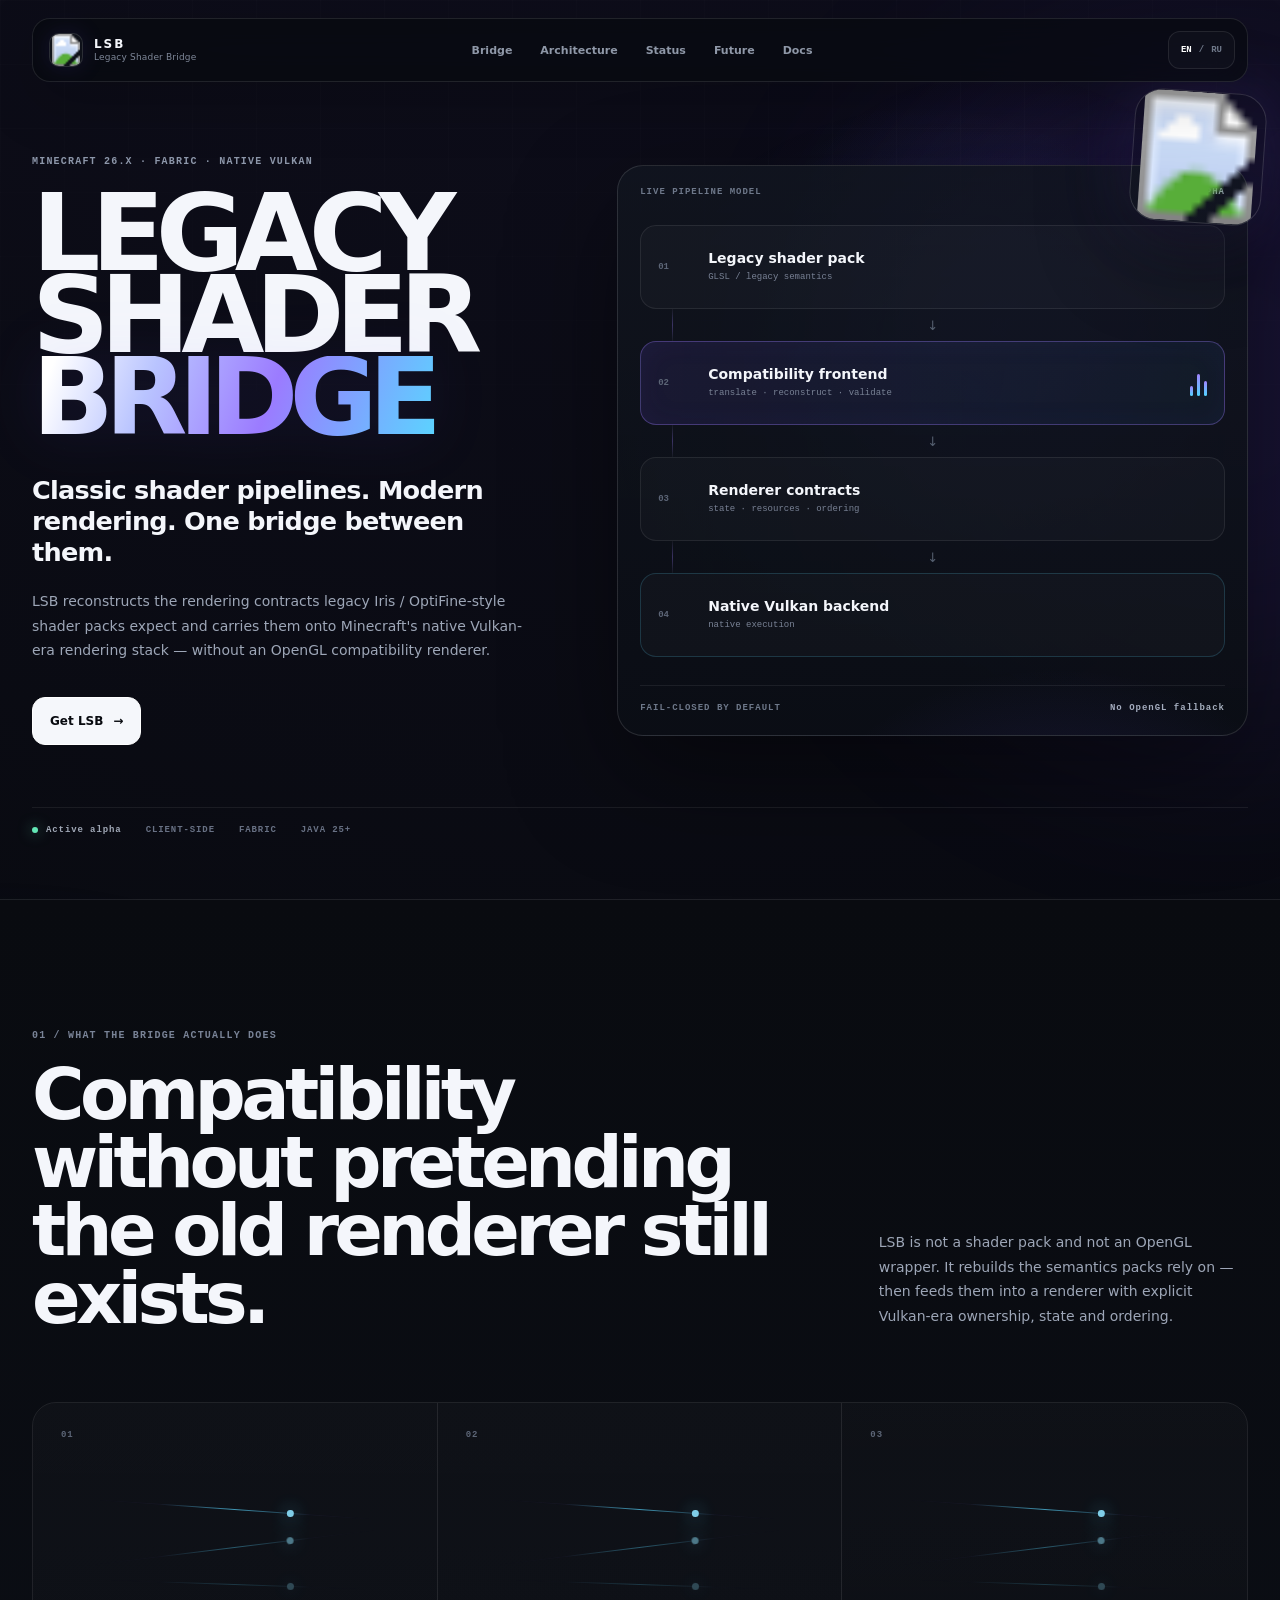
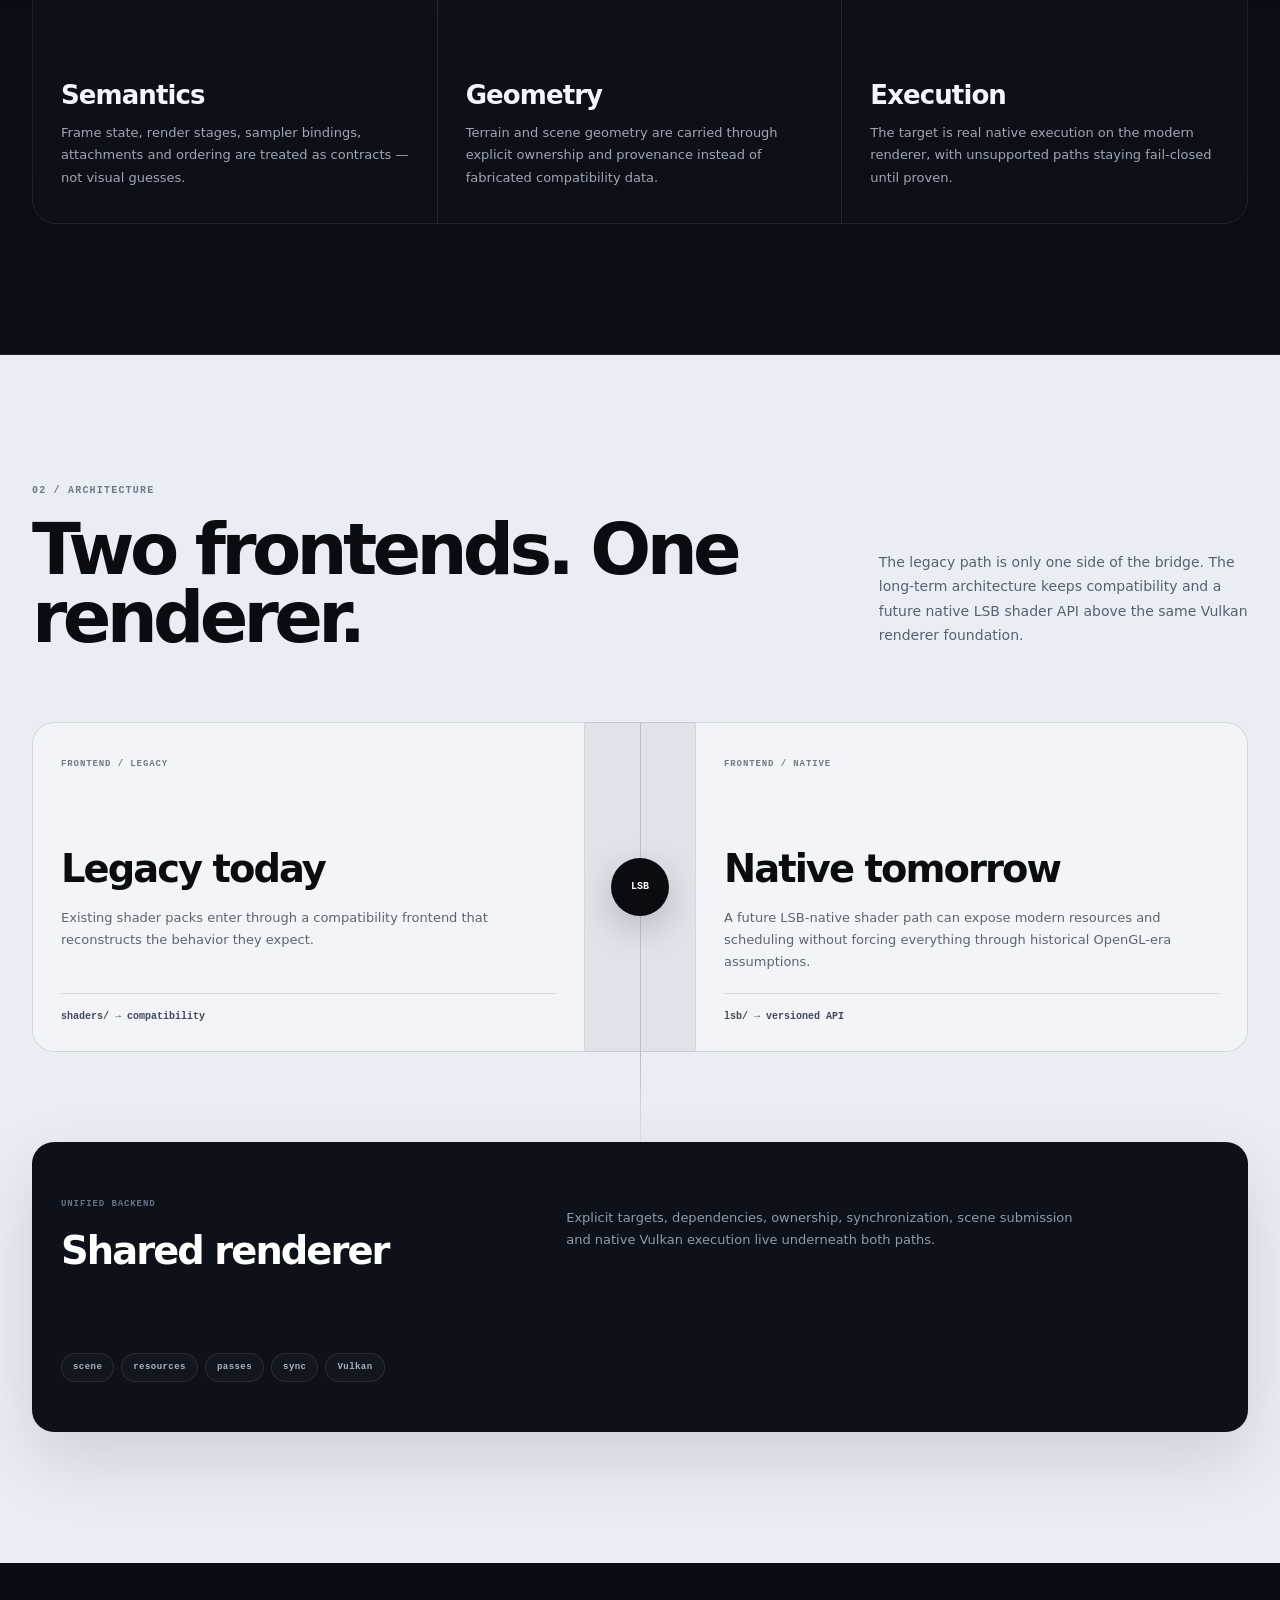
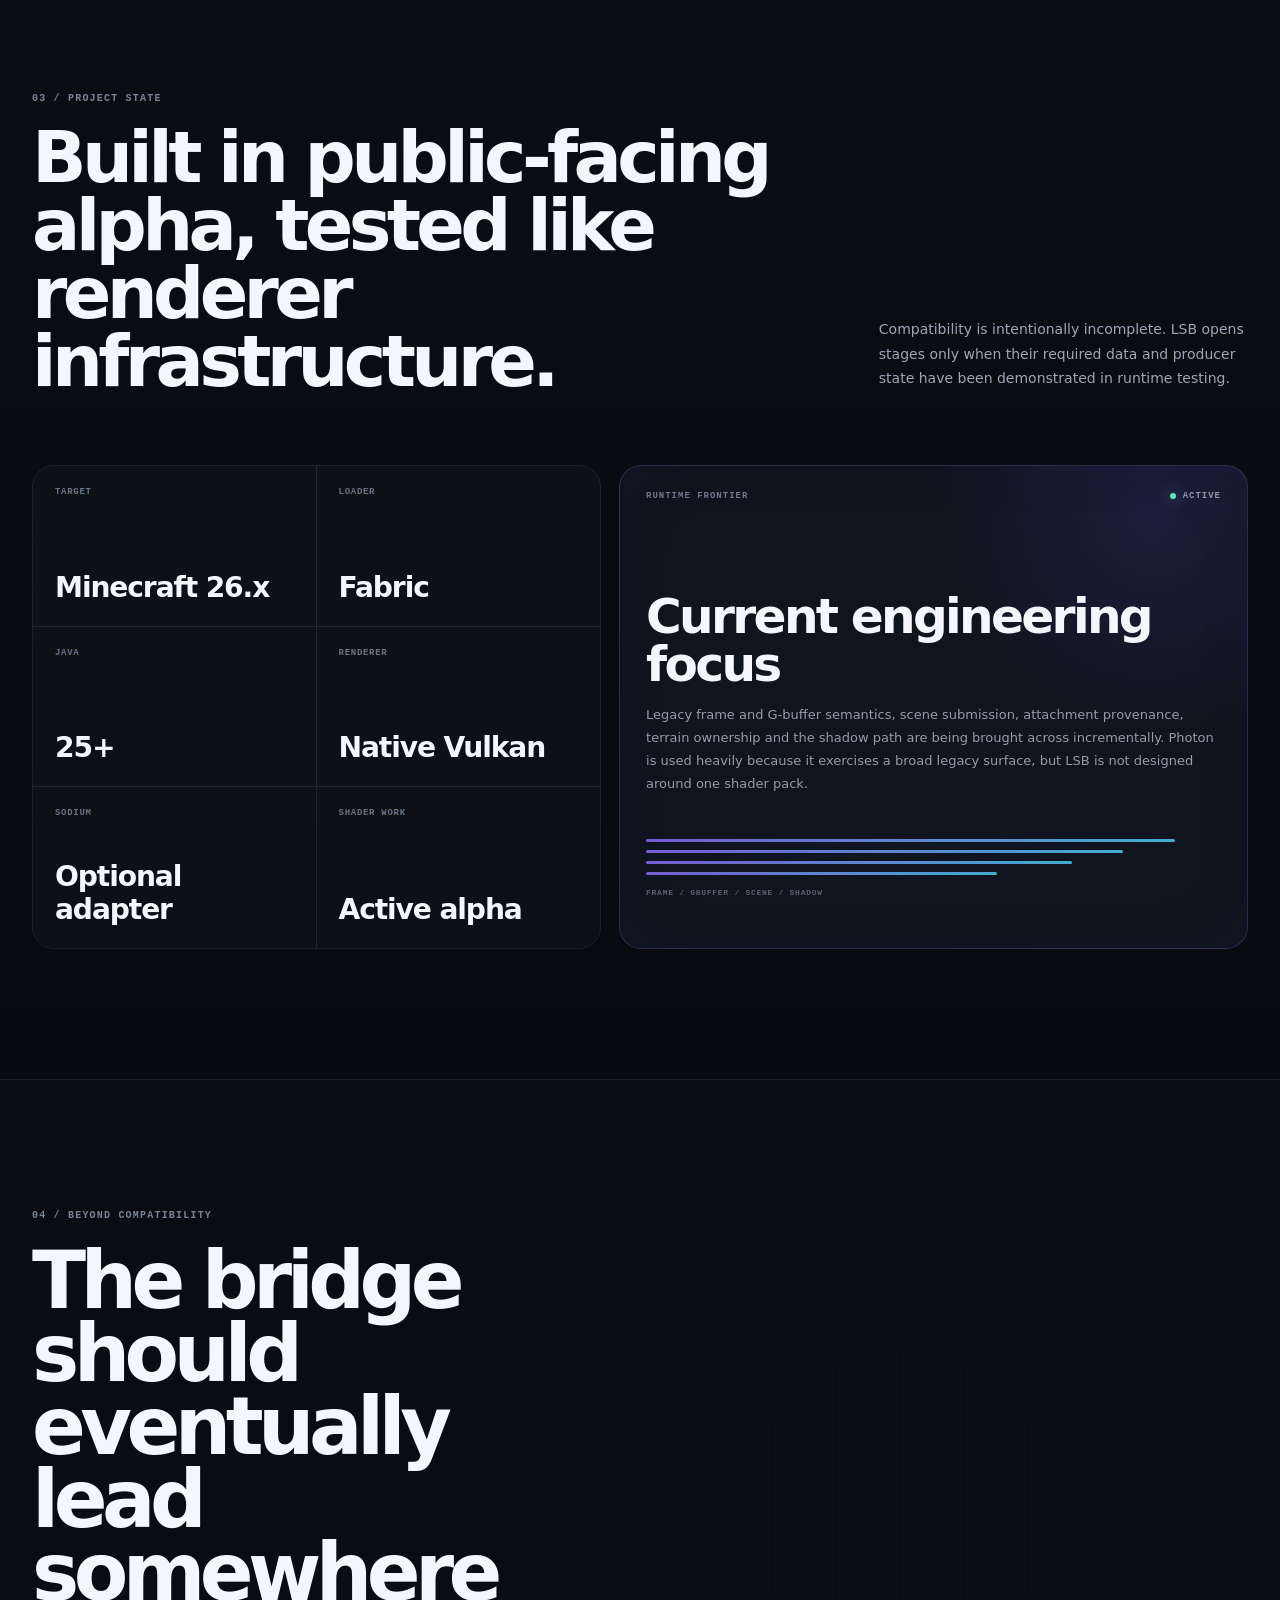
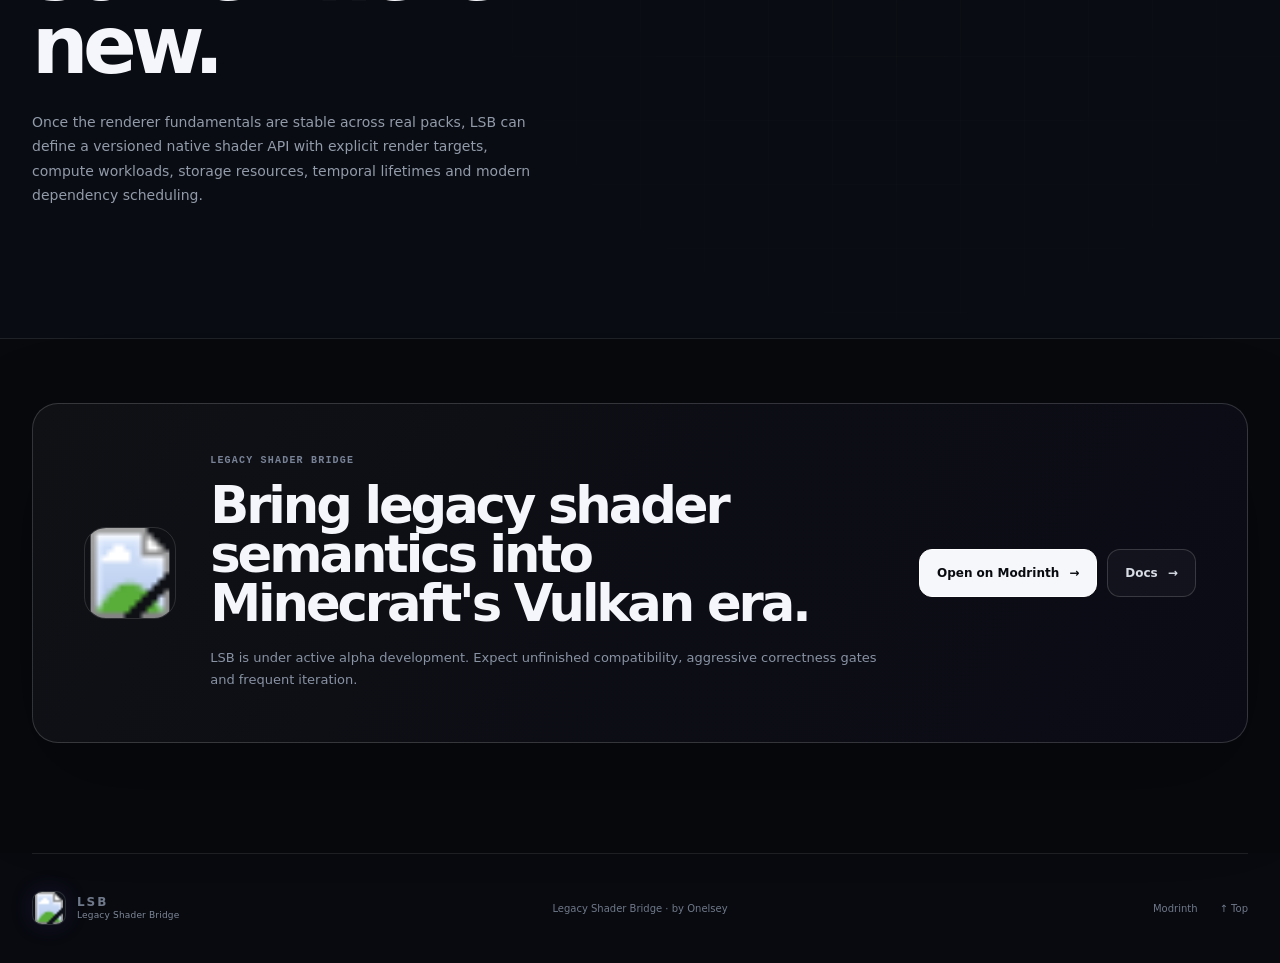
==== index.html @ f30b72a6 "Refine site direction and simplify future section" ====
<!doctype html>
<html lang="en">
<head>
  <meta charset="UTF-8">
  <meta name="viewport" content="width=device-width, initial-scale=1.0">
  <meta name="theme-color" content="#080a0f">
  <meta name="color-scheme" content="dark">
  <meta name="description" content="Independent Vulkan shader runtime for Minecraft 26.x — legacy compatibility today, native LSB shaders next.">
  <meta property="og:type" content="website">
  <meta property="og:title" content="Legacy Shader Bridge">
  <meta property="og:description" content="Legacy compatibility. Native Vulkan. One renderer.">
  <meta property="og:image" content="https://wandraker.github.io/Legacy-Shader-Bridge-Site/assets/lsb-icon.svg">
  <link rel="icon" type="image/webp" href="./assets/lsb-icon.svg">
  <link rel="stylesheet" href="./styles.css">
  <title>Legacy Shader Bridge</title>
</head>
<body>
  <main class="site" id="top">
    <div class="ambient ambient--a" aria-hidden="true"></div>
    <div class="ambient ambient--b" aria-hidden="true"></div>

    <header class="header">
      <a class="brand" href="#top" aria-label="Legacy Shader Bridge home">
        <span class="brand-mark"><img src="./assets/lsb-icon.svg" alt=""></span>
        <span class="brand-copy"><strong>LSB</strong><small>Legacy Shader Bridge</small></span>
      </a>
      <nav class="desktop-nav" aria-label="Main navigation">
        <a href="#bridge" data-i18n="nav.bridge">Bridge</a>
        <a href="#architecture" data-i18n="nav.architecture">Architecture</a>
        <a href="#status" data-i18n="nav.status">Status</a>
        <a href="#future" data-i18n="nav.future">Future</a>
        <a href="./docs.html" data-i18n="nav.docs">Docs</a>
      </nav>
      <div class="header-actions">
        <div class="language-switch" aria-label="Language">
          <button data-lang="en" type="button">EN</button><span>/</span><button data-lang="ru" type="button">RU</button>
        </div>
        <button class="menu-button" type="button" aria-label="Menu"><span></span><span></span></button>
      </div>
    </header>

    <div class="mobile-menu" aria-hidden="true">
      <div class="mobile-menu-head">
        <a class="brand" href="#top"><span class="brand-mark"><img src="./assets/lsb-icon.svg" alt=""></span><span class="brand-copy"><strong>LSB</strong><small>Legacy Shader Bridge</small></span></a>
        <button class="menu-close" type="button" data-i18n="ui.close">Close</button>
      </div>
      <nav>
        <a href="#bridge">01 / <span data-i18n="nav.bridge">Bridge</span></a>
        <a href="#architecture">02 / <span data-i18n="nav.architecture">Architecture</span></a>
        <a href="#status">03 / <span data-i18n="nav.status">Status</span></a>
        <a href="#future">04 / <span data-i18n="nav.future">Future</span></a>
        <a href="./docs.html">05 / <span data-i18n="nav.docs">Docs</span></a>
      </nav>
      <div class="mobile-menu-bottom">
        <div class="language-switch" aria-label="Language"><button data-lang="en" type="button">EN</button><span>/</span><button data-lang="ru" type="button">RU</button></div>
        <a href="https://modrinth.com/mod/legacy-shader-bridge" target="_blank" rel="noreferrer">MODRINTH <span aria-hidden="true">→</span></a>
      </div>
    </div>

    <section class="hero">
      <div class="hero-grid" aria-hidden="true"></div>
      <div class="hero-shell">
        <div class="hero-copy">
          <p class="eyebrow hero-eyebrow" data-reveal data-i18n="hero.eyebrow">Minecraft 26.x · Fabric · Native Vulkan</p>
          <h1 class="hero-title" aria-label="Legacy Shader Bridge">
            <span data-reveal>LEGACY</span><span data-reveal>SHADER</span><span class="hero-title-accent" data-reveal>BRIDGE</span>
          </h1>
          <p class="hero-lead" data-reveal data-i18n="hero.lead">Legacy compatibility. Native Vulkan. One renderer.</p>
          <p class="hero-body" data-reveal data-i18n="hero.body">LSB is an independent Vulkan shader runtime for Minecraft. Its first frontend reconstructs legacy Iris / OptiFine-style shader pipelines; the same renderer core is being built to support a future native LSB shader API.</p>
          <div class="hero-actions" data-reveal>
            <a class="button button-primary" href="https://modrinth.com/mod/legacy-shader-bridge" target="_blank" rel="noreferrer"><span data-i18n="hero.get">Get LSB</span><span aria-hidden="true">→</span></a>
          </div>
        </div>

        <div class="hero-visual" data-reveal>
          <div class="hero-icon-wrap"><img src="./assets/lsb-icon.svg" alt="Legacy Shader Bridge icon"></div>
          <div class="pipeline-card" aria-label="Legacy Shader Bridge pipeline">
            <div class="pipeline-topline"><span data-i18n="pipeline.label">LIVE PIPELINE MODEL</span><span class="live-dot"><i></i> ALPHA</span></div>
            <div class="pipeline-flow">
              <div class="pipeline-step pipeline-step--legacy"><span class="pipeline-id">01</span><div><strong data-i18n="pipeline.legacy">Legacy shader pack</strong><small>GLSL / legacy semantics</small></div></div>
              <div class="pipeline-link" aria-hidden="true"><span></span><b>↓</b></div>
              <div class="pipeline-step pipeline-step--bridge"><span class="pipeline-id">02</span><div><strong data-i18n="pipeline.compat">Compatibility frontend</strong><small>translate · reconstruct · validate</small></div><div class="bridge-pulse" aria-hidden="true"><span></span><span></span><span></span></div></div>
              <div class="pipeline-link" aria-hidden="true"><span></span><b>↓</b></div>
              <div class="pipeline-step pipeline-step--contract"><span class="pipeline-id">03</span><div><strong data-i18n="pipeline.contracts">Renderer contracts</strong><small>state · resources · ordering</small></div></div>
              <div class="pipeline-link" aria-hidden="true"><span></span><b>↓</b></div>
              <div class="pipeline-step pipeline-step--native"><span class="pipeline-id">04</span><div><strong data-i18n="pipeline.vulkan">Native Vulkan backend</strong><small>native execution</small></div></div>
            </div>
            <div class="pipeline-foot"><span>FAIL-CLOSED BY DEFAULT</span><span data-i18n="pipeline.noFallback">No OpenGL fallback</span></div>
          </div>
        </div>
      </div>
      <div class="hero-meta"><span><i class="status-dot"></i> <b data-i18n="hero.alpha">Active alpha</b></span><span>CLIENT-SIDE</span><span>FABRIC</span><span>JAVA 25+</span></div>
    </section>

    <section class="section bridge-section" id="bridge">
      <div class="section-shell">
        <header class="section-head" data-reveal>
          <div><p class="eyebrow">01 / <span data-i18n="bridge.eyebrow">What the bridge actually does</span></p><h2 data-i18n="bridge.title">Compatibility without pretending the old renderer still exists.</h2></div>
          <p data-i18n="bridge.lead">LSB is not a shader pack and not an OpenGL wrapper. It rebuilds the semantics packs rely on — then feeds them into a renderer with explicit Vulkan-era ownership, state and ordering.</p>
        </header>
        <div class="bridge-cards">
          <article class="bridge-card" data-reveal><div class="bridge-card-index">01</div><div class="bridge-card-graphic" aria-hidden="true"><span class="beam beam-a"></span><span class="beam beam-b"></span><span class="beam beam-c"></span></div><h3 data-i18n="bridge.card1.title">Semantics</h3><p data-i18n="bridge.card1.body">Frame state, render stages, sampler bindings, attachments and ordering are treated as contracts — not visual guesses.</p></article>
          <article class="bridge-card" data-reveal><div class="bridge-card-index">02</div><div class="bridge-card-graphic" aria-hidden="true"><span class="beam beam-a"></span><span class="beam beam-b"></span><span class="beam beam-c"></span></div><h3 data-i18n="bridge.card2.title">Geometry</h3><p data-i18n="bridge.card2.body">Terrain and scene geometry are carried through explicit ownership and provenance instead of fabricated compatibility data.</p></article>
          <article class="bridge-card" data-reveal><div class="bridge-card-index">03</div><div class="bridge-card-graphic" aria-hidden="true"><span class="beam beam-a"></span><span class="beam beam-b"></span><span class="beam beam-c"></span></div><h3 data-i18n="bridge.card3.title">Execution</h3><p data-i18n="bridge.card3.body">The target is real native execution on the modern renderer, with unsupported paths staying fail-closed until proven.</p></article>
        </div>
      </div>
    </section>

    <section class="section architecture-section" id="architecture">
      <div class="section-shell">
        <header class="section-head section-head-light" data-reveal>
          <div><p class="eyebrow">02 / <span data-i18n="arch.eyebrow">Architecture</span></p><h2 data-i18n="arch.title">Two frontends. One renderer.</h2></div>
          <p data-i18n="arch.lead">The legacy path is only one side of the bridge. The long-term architecture keeps compatibility and a future native LSB shader API above the same Vulkan renderer foundation.</p>
        </header>
        <div class="architecture-map" data-reveal>
          <div class="arch-node arch-node--legacy"><span>FRONTEND / LEGACY</span><strong data-i18n="arch.legacy.title">Legacy today</strong><p data-i18n="arch.legacy.body">Existing shader packs enter through a compatibility frontend that reconstructs the behavior they expect.</p><div class="code-line">shaders/ → compatibility</div></div>
          <div class="arch-merge" aria-hidden="true"><span></span><b>LSB</b><span></span></div>
          <div class="arch-node arch-node--native"><span>FRONTEND / NATIVE</span><strong data-i18n="arch.native.title">Native tomorrow</strong><p data-i18n="arch.native.body">A future LSB-native shader path can expose modern resources and scheduling without forcing everything through historical OpenGL-era assumptions.</p><div class="code-line">lsb/ → versioned API</div></div>
          <div class="arch-spine" aria-hidden="true"><span></span></div>
          <div class="arch-renderer"><div><span>UNIFIED BACKEND</span><strong data-i18n="arch.renderer.title">Shared renderer</strong></div><p data-i18n="arch.renderer.body">Explicit targets, dependencies, ownership, synchronization, scene submission and native Vulkan execution live underneath both paths.</p><div class="renderer-tags"><span>scene</span><span>resources</span><span>passes</span><span>sync</span><span>Vulkan</span></div></div>
        </div>
      </div>
    </section>

    <section class="section status-section" id="status">
      <div class="section-shell">
        <header class="section-head" data-reveal>
          <div><p class="eyebrow">03 / <span data-i18n="status.eyebrow">Project state</span></p><h2 data-i18n="status.title">Built in public-facing alpha, tested like renderer infrastructure.</h2></div>
          <p data-i18n="status.lead">Compatibility is intentionally incomplete. LSB opens stages only when their required data and producer state have been demonstrated in runtime testing.</p>
        </header>
        <div class="status-layout">
          <div class="status-matrix" data-reveal>
            <div><span data-i18n="status.target.label">Target</span><strong>Minecraft 26.x</strong></div>
            <div><span>Loader</span><strong>Fabric</strong></div>
            <div><span>Java</span><strong>25+</strong></div>
            <div><span>Renderer</span><strong>Native Vulkan</strong></div>
            <div><span>Sodium</span><strong data-i18n="status.sodium">Optional adapter</strong></div>
            <div><span>Shader work</span><strong data-i18n="status.work">Active alpha</strong></div>
          </div>
          <aside class="frontier-card" data-reveal>
            <div class="frontier-head"><span>RUNTIME FRONTIER</span><span class="live-dot"><i></i> ACTIVE</span></div>
            <h3 data-i18n="status.frontier.title">Current engineering focus</h3><p data-i18n="status.frontier.body">Photon is currently LSB's primary real-world legacy development workload and stress test. It is used to finish and validate the bridge itself, not as the scope of the project. Once that target is working reliably enough, the main development frontier moves toward the native LSB shader path.</p>
            <div class="frontier-bars" aria-hidden="true"><span style="--w:92%"></span><span style="--w:83%"></span><span style="--w:74%"></span><span style="--w:61%"></span></div>
            <small>FRAME / GBUFFER / SCENE / SHADOW</small>
          </aside>
        </div>

      </div>
    </section>

    <section class="section future-section" id="future">
      <div class="future-grid" aria-hidden="true"></div>
      <div class="section-shell future-shell">
        <div class="future-copy" data-reveal><p class="eyebrow">04 / <span data-i18n="future.eyebrow">Beyond compatibility</span></p><h2 data-i18n="future.title">The bridge should eventually lead somewhere new.</h2><p data-i18n="future.body">Once the current legacy development target has proven the renderer fundamentals, LSB can move to a versioned native shader API with explicit render targets, compute workloads, storage resources, temporal lifetimes and modern dependency scheduling.</p></div>

      </div>
    </section>

    <section class="final-section">
      <div class="final-panel" data-reveal>
        <div class="final-logo"><img src="./assets/lsb-icon.svg" alt=""></div>
        <div><p class="eyebrow">LEGACY SHADER BRIDGE</p><h2 data-i18n="final.title">Bring legacy shader semantics into Minecraft's Vulkan era.</h2><p data-i18n="final.body">LSB is under active alpha development. Expect unfinished compatibility, aggressive correctness gates and frequent iteration.</p></div>
        <div class="final-actions"><a class="button button-primary" href="https://modrinth.com/mod/legacy-shader-bridge" target="_blank" rel="noreferrer"><span data-i18n="final.get">Open on Modrinth</span><span aria-hidden="true">→</span></a><a class="button button-ghost" href="./docs.html"><span data-i18n="final.docs">Docs</span><span aria-hidden="true">→</span></a></div>
      </div>
    </section>

    <footer class="footer">
      <a class="brand" href="#top"><span class="brand-mark"><img src="./assets/lsb-icon.svg" alt=""></span><span class="brand-copy"><strong>LSB</strong><small>Legacy Shader Bridge</small></span></a>
      <p data-i18n="footer">Legacy Shader Bridge · by Onelsey</p>
      <nav><a href="https://modrinth.com/mod/legacy-shader-bridge" target="_blank" rel="noreferrer">Modrinth</a><a href="#top">↑ Top</a></nav>
    </footer>
  </main>
  <script src="./app.js" defer></script>
</body>
</html>
---- styles.css ----
:root {
  font-family: Inter, ui-sans-serif, system-ui, -apple-system, BlinkMacSystemFont, "Segoe UI", sans-serif;
  color: #f5f7fb;
  background: #080a0f;
  font-synthesis: none;
  text-rendering: optimizeLegibility;
  --bg: #080a0f;
  --bg-2: #0c0f16;
  --panel: rgba(17, 21, 31, .82);
  --panel-2: #111621;
  --line: rgba(255,255,255,.09);
  --line-strong: rgba(255,255,255,.16);
  --text: #f4f6fb;
  --muted: #9da6b7;
  --muted-2: #697284;
  --violet: #9b7bff;
  --violet-2: #6847e9;
  --cyan: #59d7ff;
  --cyan-2: #1c9ec9;
  --green: #63e6b5;
  --orange: #ffb65c;
  --radius: 24px;
  --page: min(1500px, calc(100vw - 64px));
}

* { box-sizing: border-box; }
html { scroll-behavior: smooth; background: var(--bg); }
body { margin: 0; min-width: 320px; max-width: 100vw; min-height: 100vh; background: var(--bg); color: var(--text); overflow-x: hidden; }
body.menu-open { overflow: hidden; }
a { color: inherit; text-decoration: none; }
button { font: inherit; }
img { display: block; max-width: 100%; }
::selection { background: rgba(155,123,255,.35); color: #fff; }

.site { position: relative; isolation: isolate; width: 100%; max-width: 100vw; min-height: 100vh; overflow: clip; background: radial-gradient(circle at 50% -10%, rgba(91,55,188,.09), transparent 30%), var(--bg); }
.ambient { position: fixed; z-index: -2; width: 680px; height: 680px; border-radius: 50%; filter: blur(120px); opacity: .12; pointer-events: none; }
.ambient--a { top: 5vh; right: -280px; background: #734aff; }
.ambient--b { top: 120vh; left: -340px; background: #14bce6; }

.header { position: fixed; z-index: 50; top: 18px; left: 50%; transform: translateX(-50%); width: var(--page); height: 64px; display: grid; grid-template-columns: 1fr auto 1fr; align-items: center; padding: 0 12px 0 16px; border: 1px solid rgba(255,255,255,.1); border-radius: 18px; background: rgba(8,10,15,.72); box-shadow: 0 18px 60px rgba(0,0,0,.2); backdrop-filter: blur(22px) saturate(140%); }
.brand { display: inline-flex; align-items: center; width: max-content; gap: 11px; min-width: 0; }
.brand-mark { width: 34px; height: 34px; display: grid; place-items: center; overflow: hidden; border: 1px solid rgba(255,255,255,.12); border-radius: 10px; background: #0e1119; box-shadow: 0 0 24px rgba(99,72,218,.14); }
.brand-mark img { width: 100%; height: 100%; object-fit: cover; }
.brand-copy { display: grid; line-height: 1; gap: 3px; }
.brand-copy strong { font-size: 12px; letter-spacing: .16em; }
.brand-copy small { color: #7f8899; font-size: 9px; letter-spacing: .02em; white-space: nowrap; }
.desktop-nav { display: flex; gap: 28px; align-items: center; color: #8f98a8; font-size: 11px; font-weight: 620; }
.desktop-nav a { transition: color .2s ease; }
.desktop-nav a:hover { color: #fff; }
.header-actions { justify-self: end; display: flex; align-items: center; gap: 8px; }
.language-switch { display: flex; align-items: center; height: 38px; padding: 0 12px; gap: 7px; border: 1px solid var(--line); border-radius: 12px; color: #6f7889; background: rgba(255,255,255,.025); font: 650 9px/1 ui-monospace, SFMono-Regular, Menlo, monospace; }
.language-switch button { appearance: none; border: 0; padding: 0; color: inherit; background: transparent; cursor: pointer; }
.language-switch button.active { color: #fff; }
.header-source { width: 38px; height: 38px; display: grid; place-items: center; border: 1px solid var(--line); border-radius: 12px; color: #b6bdc9; background: rgba(255,255,255,.025); transition: border-color .2s ease, color .2s ease, transform .2s ease; }
.header-source:hover { color: #fff; border-color: var(--line-strong); transform: translateY(-1px); }
.icon-github { width: 17px; height: 17px; fill: currentColor; }
.menu-button { display: none; width: 38px; height: 38px; padding: 0; border: 1px solid var(--line); border-radius: 12px; background: transparent; }
.menu-button span { display: block; width: 15px; height: 1px; margin: 4px auto; background: #fff; }

.mobile-menu { position: fixed; z-index: 80; inset: 0; display: none; padding: 18px 18px 24px; background: rgba(7,9,14,.97); backdrop-filter: blur(24px); opacity: 0; pointer-events: none; transform: translateY(-12px); transition: opacity .25s ease, transform .25s ease; }
.mobile-menu.open { opacity: 1; pointer-events: auto; transform: translateY(0); }
.mobile-menu-head { display: flex; align-items: center; justify-content: space-between; }
.mobile-menu-head button { border: 1px solid var(--line); border-radius: 12px; padding: 10px 13px; color: #b8c0cd; background: transparent; font-size: 11px; }
.mobile-menu nav { display: grid; margin-top: 15vh; }
.mobile-menu nav a { padding: 18px 0; border-bottom: 1px solid var(--line); font-size: clamp(28px, 8vw, 44px); font-weight: 620; letter-spacing: -.04em; }
.mobile-menu-bottom { position: absolute; left: 18px; right: 18px; bottom: 24px; display: flex; justify-content: space-between; align-items: center; }
.mobile-menu-bottom > a { display: inline-flex; gap: 10px; align-items: center; font: 700 10px/1 ui-monospace, monospace; letter-spacing: .08em; }

.hero { position: relative; min-height: 100svh; padding: 132px 32px 40px; display: grid; align-content: center; border-bottom: 1px solid var(--line); overflow: hidden; }
.hero::before { content: ""; position: absolute; inset: 0; background: radial-gradient(circle at 78% 36%, rgba(100,73,235,.18), transparent 22%), radial-gradient(circle at 72% 46%, rgba(64,203,255,.08), transparent 30%); pointer-events: none; }
.hero-grid, .future-grid { position: absolute; inset: 0; opacity: .35; background-image: linear-gradient(rgba(255,255,255,.035) 1px, transparent 1px), linear-gradient(90deg, rgba(255,255,255,.035) 1px, transparent 1px); background-size: 64px 64px; mask-image: linear-gradient(to bottom, #000 15%, transparent 88%); pointer-events: none; }
.hero-shell { position: relative; width: min(1500px, 100%); margin: 0 auto; display: grid; grid-template-columns: minmax(0, .88fr) minmax(520px, 1.12fr); gap: clamp(44px, 7vw, 120px); align-items: center; }
.eyebrow { margin: 0; color: #798397; font: 700 10px/1.2 ui-monospace, SFMono-Regular, Menlo, monospace; letter-spacing: .12em; text-transform: uppercase; }
.hero-eyebrow { color: #8d97aa; }
.hero-title { margin: 24px 0 0; display: grid; width: max-content; max-width: 100%; font-size: clamp(72px, 8.4vw, 150px); font-weight: 730; line-height: .76; letter-spacing: -.085em; }
.hero-title span { display: block; }
.hero-title-accent { color: transparent; background: linear-gradient(110deg, #fff 5%, #b9c4ff 27%, #9b7bff 54%, #58d8ff 94%); -webkit-background-clip: text; background-clip: text; filter: drop-shadow(0 0 30px rgba(103,93,255,.1)); }
.hero-lead { max-width: 720px; margin: 38px 0 0; font-size: clamp(18px, 2vw, 29px); font-weight: 560; line-height: 1.2; letter-spacing: -.03em; }
.hero-body { max-width: 690px; margin: 22px 0 0; color: var(--muted); font-size: 14px; line-height: 1.75; }
.hero-actions, .final-actions { display: flex; flex-wrap: wrap; gap: 10px; margin-top: 34px; }
.button { min-height: 48px; display: inline-flex; align-items: center; justify-content: center; gap: 10px; padding: 0 17px; border-radius: 13px; font-size: 12px; font-weight: 700; transition: transform .2s ease, border-color .2s ease, background .2s ease; }
.button:hover { transform: translateY(-2px); }
.button-primary { color: #080a0f; background: #f5f7fb; border: 1px solid #fff; }
.button-primary:hover { background: #fff; }
.button-ghost { border: 1px solid var(--line-strong); color: #d7dce5; background: rgba(255,255,255,.03); }
.button-ghost:hover { border-color: rgba(255,255,255,.28); }

.hero-visual { position: relative; min-width: 0; }
.hero-icon-wrap { position: absolute; z-index: 2; right: -16px; top: -74px; width: 132px; height: 132px; border-radius: 28px; overflow: hidden; border: 1px solid rgba(255,255,255,.15); box-shadow: 0 30px 90px rgba(0,0,0,.45), 0 0 70px rgba(125,93,255,.18); transform: rotate(4deg); }
.hero-icon-wrap img { width: 100%; height: 100%; object-fit: cover; }
.pipeline-card { position: relative; padding: 22px; border: 1px solid rgba(255,255,255,.12); border-radius: 26px; background: linear-gradient(180deg, rgba(17,21,31,.88), rgba(11,14,21,.95)); box-shadow: 0 40px 110px rgba(0,0,0,.42); overflow: hidden; }
.pipeline-card::after { content: ""; position: absolute; inset: auto -15% -55% 25%; height: 70%; background: radial-gradient(ellipse, rgba(100,75,230,.16), transparent 64%); pointer-events: none; }
.pipeline-topline, .pipeline-foot, .frontier-head { display: flex; align-items: center; justify-content: space-between; gap: 20px; color: #6e788a; font: 700 9px/1 ui-monospace, monospace; letter-spacing: .11em; }
.live-dot { display: inline-flex; align-items: center; gap: 7px; color: #8f99aa; }
.live-dot i, .status-dot { display: inline-block; width: 6px; height: 6px; border-radius: 50%; background: var(--green); box-shadow: 0 0 14px rgba(99,230,181,.65); }
.pipeline-flow { position: relative; display: grid; gap: 0; margin: 28px 0; }
.pipeline-step { position: relative; z-index: 1; min-height: 84px; display: grid; grid-template-columns: 36px 1fr auto; gap: 14px; align-items: center; padding: 16px 17px; border: 1px solid rgba(255,255,255,.08); border-radius: 16px; background: rgba(255,255,255,.025); }
.pipeline-step--bridge { border-color: rgba(155,123,255,.34); background: linear-gradient(100deg, rgba(113,78,223,.12), rgba(63,180,230,.055)); box-shadow: inset 0 0 30px rgba(106,81,219,.06); }
.pipeline-step--native { border-color: rgba(89,215,255,.18); }
.pipeline-id { color: #5c6576; font: 700 9px/1 ui-monospace, monospace; }
.pipeline-step strong { display: block; font-size: 14px; font-weight: 650; }
.pipeline-step small { display: block; margin-top: 6px; color: #798295; font: 500 9px/1.3 ui-monospace, monospace; }
.bridge-pulse { display: flex; gap: 4px; align-items: end; height: 26px; }
.bridge-pulse span { width: 3px; border-radius: 3px; background: linear-gradient(#a184ff, #50d4ff); animation: pulseBars 1.9s ease-in-out infinite; }
.bridge-pulse span:nth-child(1) { height: 10px; }
.bridge-pulse span:nth-child(2) { height: 22px; animation-delay: -.65s; }
.bridge-pulse span:nth-child(3) { height: 15px; animation-delay: -1.1s; }
@keyframes pulseBars { 0%,100% { opacity: .35; transform: scaleY(.75); } 50% { opacity: 1; transform: scaleY(1); } }
.pipeline-link { height: 32px; display: grid; place-items: center; position: relative; color: #555f70; }
.pipeline-link span { position: absolute; left: 32px; top: 0; bottom: 0; width: 1px; background: linear-gradient(rgba(255,255,255,.04), rgba(155,123,255,.32), rgba(255,255,255,.04)); }
.pipeline-link b { font-size: 13px; font-weight: 500; }
.pipeline-foot { padding-top: 18px; border-top: 1px solid rgba(255,255,255,.07); }
.pipeline-foot span:last-child { color: #a6afbe; }
.hero-meta { position: relative; width: min(1500px, 100%); margin: 62px auto 0; padding-top: 18px; display: flex; gap: 24px; flex-wrap: wrap; border-top: 1px solid rgba(255,255,255,.07); color: #687184; font: 700 9px/1 ui-monospace, monospace; letter-spacing: .1em; }
.hero-meta span:first-child { display: inline-flex; align-items: center; gap: 8px; color: #a1a9b7; }
.hero-meta b { font-weight: inherit; }

.section { position: relative; padding: 130px 32px; border-bottom: 1px solid var(--line); }
.section-shell { width: min(1500px, 100%); min-width: 0; margin: 0 auto; }
.section-head { display: grid; grid-template-columns: minmax(0, 1.35fr) minmax(330px, .65fr); gap: 80px; align-items: end; margin-bottom: 70px; }
.section-head h2 { max-width: 980px; margin: 18px 0 0; font-size: clamp(46px, 5.6vw, 92px); font-weight: 570; line-height: .95; letter-spacing: -.065em; }
.section-head > p { margin: 0 0 4px; color: var(--muted); font-size: 14px; line-height: 1.75; }

.bridge-section { background: linear-gradient(180deg, #090b10, #0b0e15); }
.bridge-cards { display: grid; grid-template-columns: repeat(3, 1fr); border: 1px solid var(--line); border-radius: 24px; overflow: hidden; }
.bridge-card { position: relative; min-height: 420px; padding: 28px; border-right: 1px solid var(--line); background: linear-gradient(180deg, rgba(255,255,255,.018), rgba(255,255,255,.008)); overflow: hidden; }
.bridge-card:last-child { border-right: 0; }
.bridge-card-index { color: #5c6576; font: 700 9px/1 ui-monospace, monospace; letter-spacing: .1em; }
.bridge-card-graphic { position: absolute; inset: 55px 24px auto; height: 180px; opacity: .9; }
.beam { position: absolute; left: 8%; right: 8%; height: 1px; background: linear-gradient(90deg, transparent, rgba(155,123,255,.05), rgba(89,215,255,.75), rgba(155,123,255,.05), transparent); transform-origin: center; }
.beam::after { content: ""; position: absolute; right: 30%; top: -3px; width: 7px; height: 7px; border-radius: 50%; background: #8de4ff; box-shadow: 0 0 18px rgba(89,215,255,.8); }
.beam-a { top: 28%; transform: rotate(4deg); }
.beam-b { top: 49%; transform: rotate(-7deg); opacity: .55; }
.beam-c { top: 70%; transform: rotate(2deg); opacity: .3; }
.bridge-card h3 { margin: 240px 0 12px; font-size: 26px; font-weight: 600; letter-spacing: -.035em; }
.bridge-card p { margin: 0; color: var(--muted); font-size: 13px; line-height: 1.7; }

.architecture-section { background: #e9edf4; color: #0a0c11; }
.section-head-light .eyebrow { color: #717989; }
.section-head-light > p { color: #596170; }
.architecture-map { display: grid; grid-template-columns: 1fr 110px 1fr; gap: 0; align-items: stretch; }
.arch-node, .arch-renderer { position: relative; padding: 28px; border: 1px solid rgba(10,12,17,.12); background: rgba(255,255,255,.4); }
.arch-node { min-height: 330px; }
.arch-node--legacy { border-radius: 22px 0 0 22px; }
.arch-node--native { border-radius: 0 22px 22px 0; }
.arch-node > span, .arch-renderer span { color: #717987; font: 700 9px/1 ui-monospace, monospace; letter-spacing: .1em; }
.arch-node strong, .arch-renderer strong { display: block; margin-top: 76px; font-size: clamp(30px, 3vw, 48px); font-weight: 600; letter-spacing: -.05em; }
.arch-node p, .arch-renderer p { max-width: 520px; margin: 16px 0 0; color: #5c6472; font-size: 13px; line-height: 1.7; }
.code-line { position: absolute; left: 28px; right: 28px; bottom: 28px; padding-top: 16px; border-top: 1px solid rgba(10,12,17,.11); color: #414a5a; font: 600 10px/1.3 ui-monospace, monospace; }
.arch-merge { display: grid; grid-template-rows: 1fr auto 1fr; place-items: center; background: rgba(10,12,17,.04); border-block: 1px solid rgba(10,12,17,.12); }
.arch-merge span { width: 1px; height: 100%; background: rgba(10,12,17,.16); }
.arch-merge b { width: 58px; height: 58px; display: grid; place-items: center; border-radius: 50%; color: #fff; background: #0a0c11; font: 700 10px/1 ui-monospace, monospace; box-shadow: 0 12px 35px rgba(10,12,17,.2); }
.arch-spine { grid-column: 1 / -1; height: 90px; display: grid; place-items: center; }
.arch-spine span { width: 1px; height: 100%; background: linear-gradient(rgba(10,12,17,.22), rgba(10,12,17,.05)); }
.arch-renderer { grid-column: 1 / -1; min-height: 290px; display: grid; grid-template-columns: .8fr 1.2fr; gap: 70px; align-content: center; border-radius: 22px; color: #fff; background: #0d1119; box-shadow: 0 28px 70px rgba(10,12,17,.12); }
.arch-renderer > div:first-child span { color: #687286; }
.arch-renderer strong { margin-top: 18px; color: #fff; }
.arch-renderer p { color: #919bab; }
.renderer-tags { grid-column: 1 / -1; display: flex; flex-wrap: wrap; gap: 7px; margin-top: 10px; }
.renderer-tags span { padding: 9px 11px; border: 1px solid rgba(255,255,255,.09); border-radius: 999px; color: #aab3c1; background: rgba(255,255,255,.025); letter-spacing: .05em; }

.status-section { background: linear-gradient(180deg, #0a0d13, #080a0f); }
.status-layout { display: grid; grid-template-columns: .95fr 1.05fr; gap: 18px; }
.status-matrix { display: grid; grid-template-columns: repeat(2, 1fr); border: 1px solid var(--line); border-radius: 22px; overflow: hidden; }
.status-matrix > div { min-height: 155px; display: grid; align-content: space-between; padding: 22px; border-right: 1px solid var(--line); border-bottom: 1px solid var(--line); background: rgba(255,255,255,.018); }
.status-matrix > div:nth-child(2n) { border-right: 0; }
.status-matrix > div:nth-last-child(-n+2) { border-bottom: 0; }
.status-matrix span { color: #697386; font: 700 9px/1 ui-monospace, monospace; letter-spacing: .08em; text-transform: uppercase; }
.status-matrix strong { font-size: clamp(22px, 2.2vw, 34px); font-weight: 570; letter-spacing: -.04em; }
.frontier-card { min-height: 484px; padding: 26px; border: 1px solid rgba(155,123,255,.22); border-radius: 22px; background: radial-gradient(circle at 85% 10%, rgba(101,77,223,.16), transparent 32%), #10141d; box-shadow: inset 0 0 70px rgba(82,60,181,.04); }
.frontier-card h3 { max-width: 700px; margin: 92px 0 16px; font-size: clamp(34px, 3.8vw, 58px); font-weight: 570; line-height: .98; letter-spacing: -.055em; }
.frontier-card > p { max-width: 720px; margin: 0; color: #939cab; font-size: 13px; line-height: 1.75; }
.frontier-bars { display: grid; gap: 8px; margin-top: 44px; }
.frontier-bars span { display: block; width: var(--w); height: 3px; border-radius: 4px; background: linear-gradient(90deg, #8f6eff, #51d2ff); opacity: .8; box-shadow: 0 0 14px rgba(98,136,255,.1); }
.frontier-card small { display: block; margin-top: 14px; color: #586274; font: 700 8px/1 ui-monospace, monospace; letter-spacing: .09em; }
.rules-block { display: grid; grid-template-columns: minmax(300px,.7fr) minmax(0,1.3fr); gap: 70px; margin-top: 18px; padding: 42px; border: 1px solid var(--line); border-radius: 22px; background: rgba(255,255,255,.015); }
.rules-title > span { color: #656f82; font: 700 9px/1 ui-monospace, monospace; letter-spacing: .1em; }
.rules-title h3 { margin: 70px 0 0; font-size: clamp(30px, 3vw, 48px); font-weight: 570; line-height: 1; letter-spacing: -.05em; }
.rules-list { border-top: 1px solid var(--line); }
.rules-list article { display: grid; grid-template-columns: 48px 1fr; gap: 14px; padding: 22px 0; border-bottom: 1px solid var(--line); }
.rules-list article > span { color: #5d6677; font: 700 9px/1 ui-monospace, monospace; padding-top: 4px; }
.rules-list strong { font-size: 14px; font-weight: 620; }
.rules-list p { margin: 8px 0 0; color: #8992a2; font-size: 12px; line-height: 1.65; }

.future-section { min-height: 800px; display: grid; align-items: center; overflow: hidden; background: #090c12; }
.future-grid { opacity: .45; mask-image: radial-gradient(circle at 70% 50%, #000, transparent 57%); }
.future-shell { display: grid; grid-template-columns: minmax(0, .9fr) minmax(480px, 1.1fr); gap: 80px; align-items: center; }
.future-copy, .future-copy h2, .future-copy > p, .future-tags, .section-head > *, .final-panel > * { min-width: 0; max-width: 100%; }
.future-copy h2 { max-width: 790px; margin: 22px 0 0; font-size: clamp(52px, 6.2vw, 98px); font-weight: 560; line-height: .92; letter-spacing: -.07em; }
.future-copy > p:not(.eyebrow) { max-width: 700px; margin: 28px 0 0; color: #929baa; font-size: 14px; line-height: 1.75; overflow-wrap: break-word; }
.future-tags { display: flex; flex-wrap: wrap; gap: 8px; margin-top: 30px; }
.future-tags span { padding: 9px 11px; border: 1px solid var(--line); border-radius: 999px; color: #8e98aa; background: rgba(255,255,255,.02); font: 600 9px/1 ui-monospace, monospace; }
.future-orbit { position: relative; width: min(650px, 100%); max-width: 100%; aspect-ratio: 1; justify-self: end; }
.orbit { position: absolute; inset: 9%; border: 1px solid rgba(255,255,255,.09); border-radius: 50%; }
.orbit span { position: absolute; top: 50%; left: 50%; width: 7px; height: 7px; margin: -3px; border-radius: 50%; background: #8d70ff; box-shadow: 0 0 18px rgba(141,112,255,.8); }
.orbit-a { animation: spin 18s linear infinite; }
.orbit-b { inset: 21%; border-color: rgba(89,215,255,.12); animation: spinReverse 12s linear infinite; }
.orbit-b span { background: #59d7ff; box-shadow: 0 0 18px rgba(89,215,255,.75); }
.orbit-c { inset: 34%; border-color: rgba(255,255,255,.13); animation: spin 8s linear infinite; }
.orbit-c span { background: #fff; box-shadow: 0 0 14px rgba(255,255,255,.55); }
.orbit-core { position: absolute; inset: 40%; border-radius: 24%; overflow: hidden; box-shadow: 0 0 80px rgba(110,81,234,.22); }
.orbit-core img { width: 100%; height: 100%; object-fit: cover; }
.orbit-label { position: absolute; color: #697387; font: 700 8px/1 ui-monospace, monospace; letter-spacing: .12em; }
.orbit-label-a { top: 12%; left: 8%; }
.orbit-label-b { right: 5%; top: 52%; }
.orbit-label-c { left: 18%; bottom: 13%; }
@keyframes spin { to { transform: rotate(360deg); } }
@keyframes spinReverse { to { transform: rotate(-360deg); } }

.final-section { padding: 64px 32px 110px; background: #07090d; }
.final-panel { width: min(1500px,100%); margin: 0 auto; display: grid; grid-template-columns: auto 1fr auto; gap: 34px; align-items: center; padding: clamp(26px, 4vw, 54px); border: 1px solid var(--line-strong); border-radius: 26px; background: linear-gradient(120deg, rgba(255,255,255,.035), rgba(108,78,225,.04)); box-shadow: 0 35px 100px rgba(0,0,0,.28); }
.final-logo { width: 92px; height: 92px; border-radius: 22px; overflow: hidden; border: 1px solid rgba(255,255,255,.13); }
.final-logo img { width: 100%; height: 100%; object-fit: cover; }
.final-panel h2 { max-width: 850px; margin: 14px 0 0; font-size: clamp(34px, 4vw, 64px); font-weight: 570; line-height: .96; letter-spacing: -.06em; }
.final-panel > div:nth-child(2) > p:last-child { max-width: 760px; margin: 18px 0 0; color: #8993a4; font-size: 13px; line-height: 1.7; }
.final-actions { margin: 0; justify-content: flex-end; }

.footer { min-height: 110px; width: min(1500px, calc(100% - 64px)); margin: 0 auto; display: grid; grid-template-columns: 1fr auto 1fr; gap: 30px; align-items: center; border-top: 1px solid var(--line); color: #70798a; font-size: 10px; }
.footer p { margin: 0; }
.footer nav { justify-self: end; display: flex; gap: 22px; }
.footer nav a:hover { color: #fff; }

[data-reveal] { opacity: 0; transform: translateY(22px); transition: opacity .7s ease, transform .7s cubic-bezier(.2,.7,.2,1); }
[data-reveal].is-visible { opacity: 1; transform: translateY(0); }
.hero-title [data-reveal]:nth-child(2) { transition-delay: .05s; }
.hero-title [data-reveal]:nth-child(3) { transition-delay: .1s; }

@media (max-width: 1180px) {
  :root { --page: min(1500px, calc(100vw - 36px)); }
  .desktop-nav { gap: 18px; }
  .hero-shell { grid-template-columns: 1fr; }
  .hero-copy { max-width: 880px; }
  .hero-title { font-size: clamp(76px, 12vw, 132px); }
  .hero-visual { width: min(840px, 100%); margin-top: 64px; }
  .hero-icon-wrap { right: 18px; }
  .section-head { grid-template-columns: 1fr; gap: 26px; }
  .section-head > p { max-width: 760px; }
  .status-layout { grid-template-columns: 1fr; }
  .frontier-card { min-height: 420px; }
  .future-shell { grid-template-columns: 1fr 1fr; gap: 40px; }
  .final-panel { grid-template-columns: auto 1fr; }
  .final-actions { grid-column: 2; justify-content: flex-start; }
}

@media (max-width: 860px) {
  :root { --page: calc(100vw - 28px); }
  .header { top: 12px; height: 60px; border-radius: 16px; grid-template-columns: 1fr auto; }
  .desktop-nav, .header-source, .header-actions > .language-switch { display: none; }
  .menu-button { display: block; }
  .mobile-menu { display: block; }
  .hero { min-height: auto; padding: 116px 18px 38px; align-content: start; }
  .hero-grid { background-size: 44px 44px; opacity: .28; }
  .hero-shell { gap: 0; }
  .hero-title { margin-top: 18px; font-size: clamp(62px, 17vw, 104px); line-height: .78; }
  .hero-lead { margin-top: 28px; font-size: 19px; }
  .hero-body { font-size: 13px; }
  .hero-actions { display: grid; grid-template-columns: 1fr 1fr; }
  .button { width: 100%; }
  .hero-visual { width: 100%; margin-top: 74px; }
  .hero-icon-wrap { width: 92px; height: 92px; top: -50px; right: 14px; border-radius: 20px; }
  .pipeline-card { padding: 16px; border-radius: 20px; }
  .pipeline-step { min-height: 78px; grid-template-columns: 30px 1fr auto; padding: 14px; border-radius: 14px; }
  .pipeline-step strong { font-size: 12px; }
  .pipeline-step small { font-size: 8px; }
  .pipeline-link span { left: 27px; }
  .pipeline-foot { gap: 12px; font-size: 7px; }
  .hero-meta { margin-top: 34px; gap: 14px 18px; }
  .section { padding: 90px 18px; }
  .section-head { margin-bottom: 46px; }
  .section-head h2 { width: 100%; max-width: 100%; font-size: clamp(38px, 8.5vw, 60px); line-height: .98; letter-spacing: -.05em; text-wrap: balance; overflow-wrap: break-word; }
  .bridge-cards { grid-template-columns: 1fr; }
  .bridge-card { min-height: 330px; border-right: 0; border-bottom: 1px solid var(--line); }
  .bridge-card:last-child { border-bottom: 0; }
  .bridge-card-graphic { height: 135px; }
  .bridge-card h3 { margin-top: 180px; }
  .architecture-map { grid-template-columns: 1fr; gap: 14px; }
  .arch-node--legacy, .arch-node--native { border-radius: 20px; }
  .arch-merge { min-height: 90px; grid-template-columns: 1fr auto 1fr; grid-template-rows: 1fr; border: 0; background: transparent; }
  .arch-merge span { width: 100%; height: 1px; }
  .arch-spine { display: none; }
  .arch-renderer { grid-column: auto; grid-template-columns: 1fr; gap: 18px; margin-top: 0; }
  .arch-renderer strong { margin-top: 16px; }
  .status-matrix { grid-template-columns: 1fr 1fr; }
  .rules-block { grid-template-columns: 1fr; gap: 38px; padding: 26px; }
  .rules-title h3 { margin-top: 26px; }
  .future-section { min-height: auto; }
  .future-shell { grid-template-columns: 1fr; gap: 50px; }
  .future-copy { width: 100%; min-width: 0; }
  .future-copy h2 { width: 100%; max-width: 100%; font-size: clamp(40px, 9vw, 62px); line-height: .98; letter-spacing: -.05em; text-wrap: balance; }
  .future-copy > p:not(.eyebrow) { width: 100%; max-width: 100%; font-size: 13px; line-height: 1.7; }
  .future-tags { width: 100%; }
  .future-orbit { width: min(520px, 94vw); justify-self: center; }
  .final-section { padding: 28px 18px 82px; }
  .final-panel { grid-template-columns: 1fr; padding: 28px; }
  .final-logo { width: 74px; height: 74px; }
  .final-actions { grid-column: auto; display: grid; width: 100%; }
  .footer { width: calc(100% - 36px); grid-template-columns: 1fr; gap: 18px; padding: 32px 0; }
  .footer nav { justify-self: start; flex-wrap: wrap; }
}

@media (max-width: 520px) {
  .brand-copy small { display: none; }
  .hero-title { font-size: clamp(55px, 17.2vw, 82px); }
  .hero-actions { grid-template-columns: 1fr; }
  .pipeline-topline { font-size: 7px; }
  .pipeline-step { grid-template-columns: 26px 1fr; }
  .bridge-pulse { display: none; }
  .status-matrix { grid-template-columns: 1fr; }
  .status-matrix > div { min-height: 120px; border-right: 0; border-bottom: 1px solid var(--line); }
  .status-matrix > div:nth-last-child(-n+2) { border-bottom: 1px solid var(--line); }
  .status-matrix > div:last-child { border-bottom: 0; }
  .frontier-card { min-height: 460px; }
  .frontier-card h3 { margin-top: 62px; }
  .rules-list article { grid-template-columns: 36px 1fr; }
  .future-orbit { width: min(420px, 100%); margin-left: 0; }
  .future-tags { display: grid; grid-template-columns: repeat(2, minmax(0, 1fr)); }
  .future-tags span { width: 100%; text-align: center; white-space: normal; }
  .final-panel h2 { font-size: 38px; }
}

@media (prefers-reduced-motion: reduce) {
  html { scroll-behavior: auto; }
  *, *::before, *::after { animation-duration: .001ms !important; animation-iteration-count: 1 !important; transition-duration: .001ms !important; }
  [data-reveal] { opacity: 1; transform: none; }
}
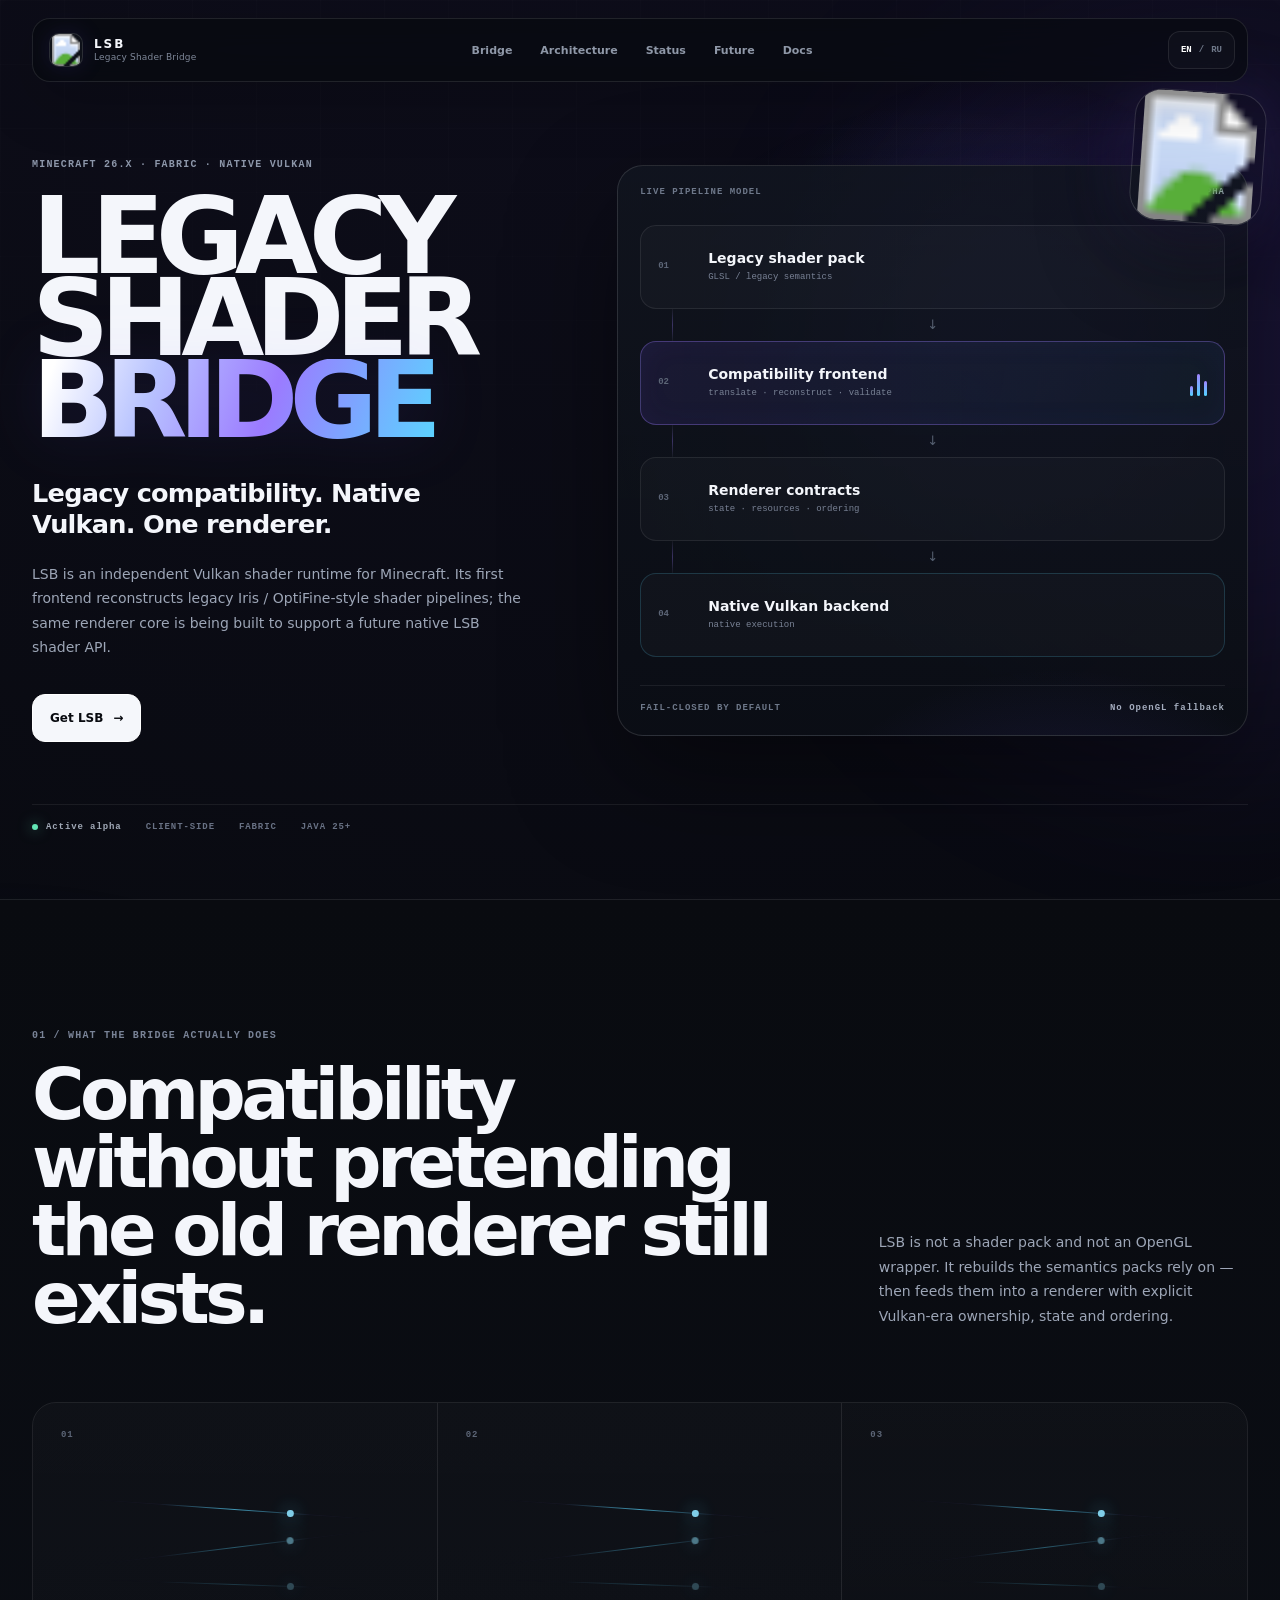
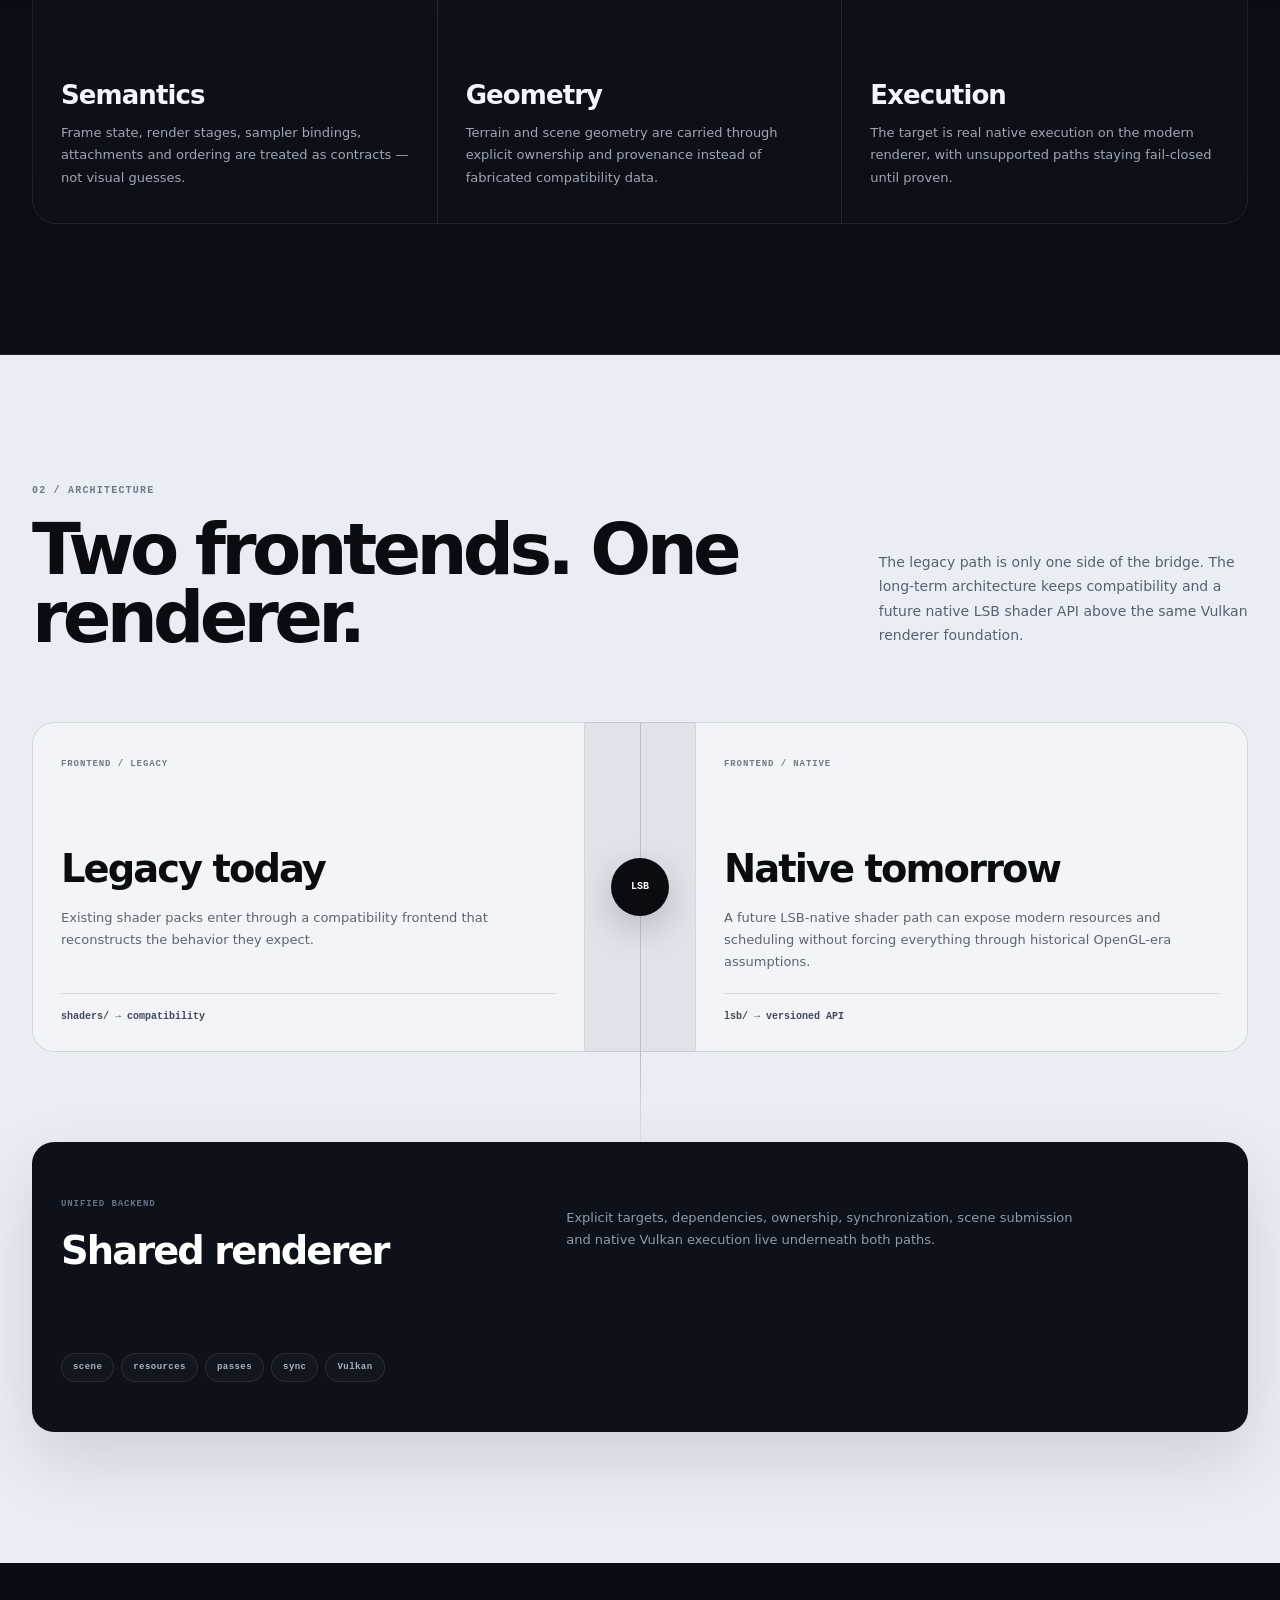
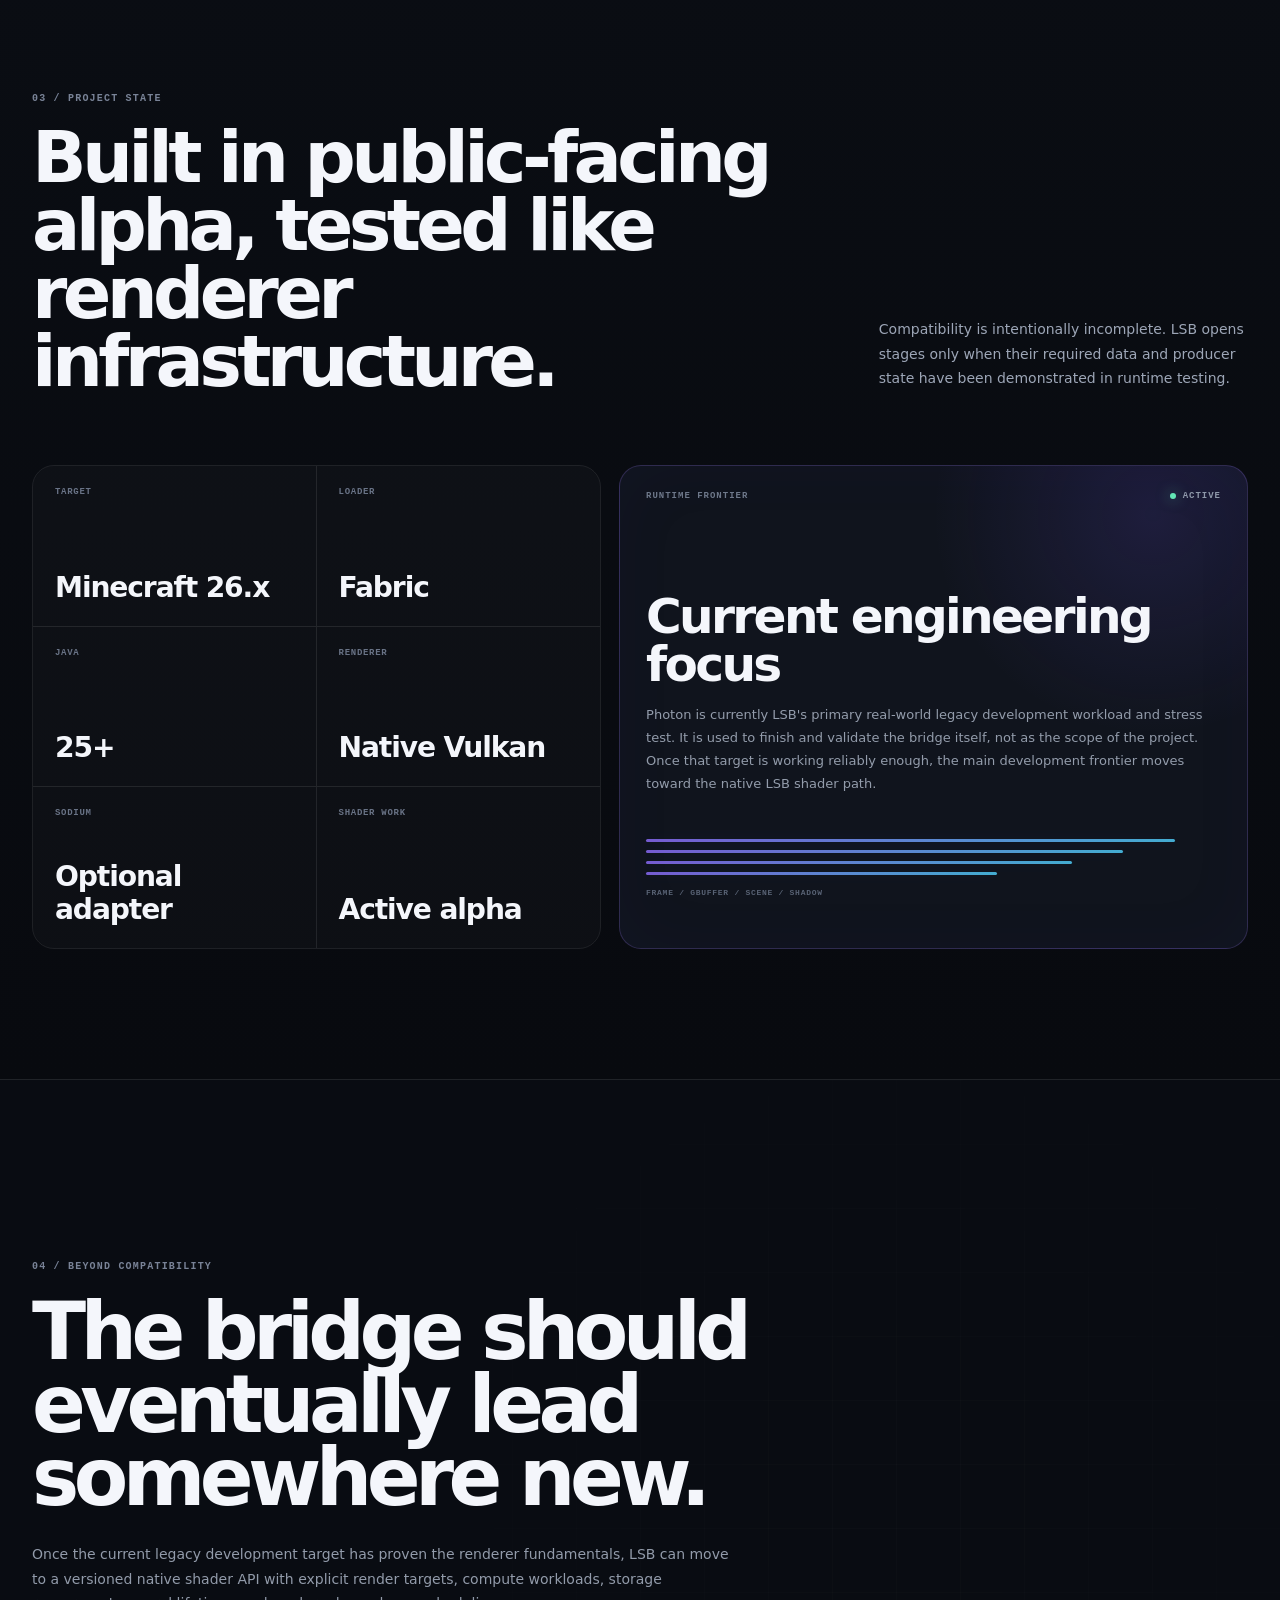
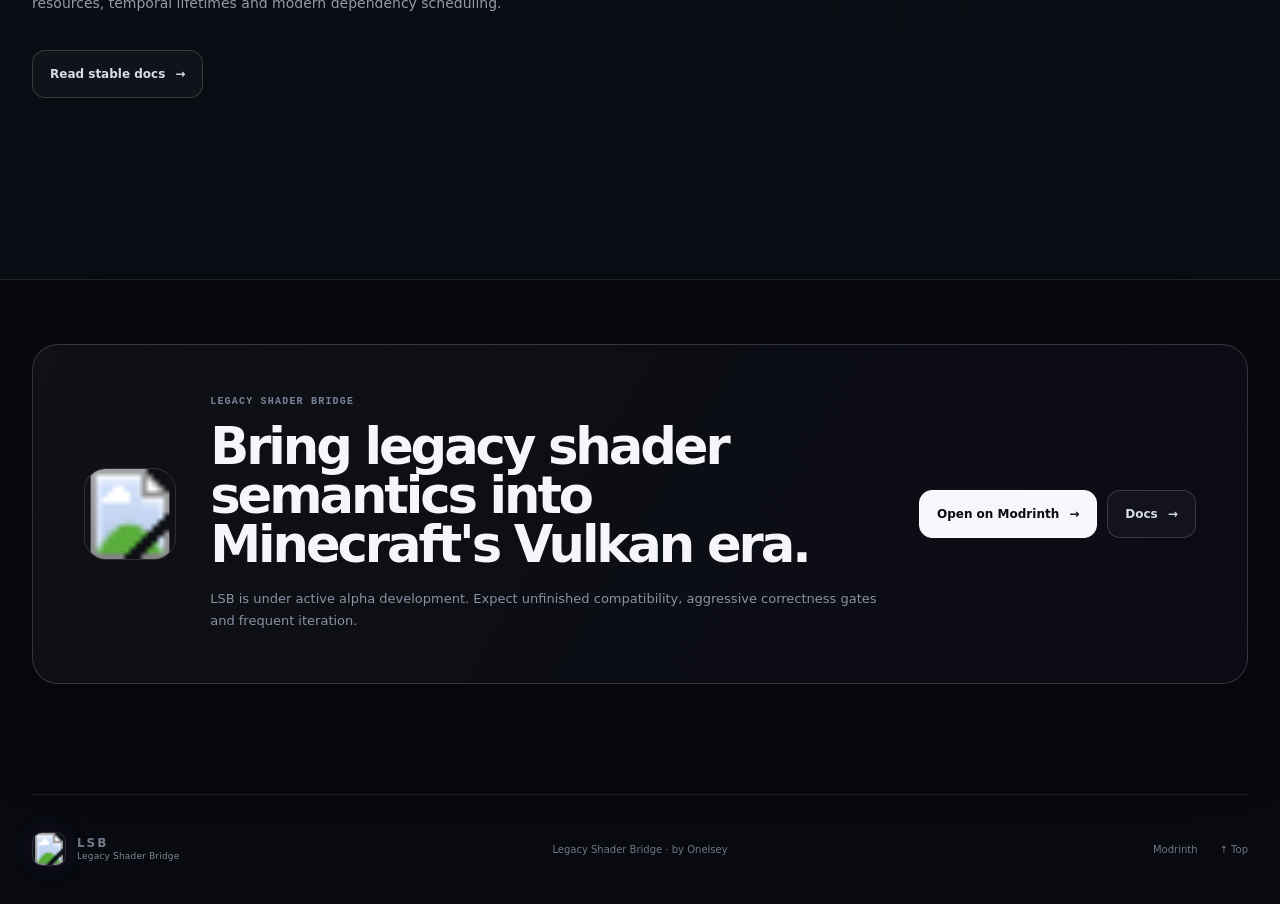
==== commit 04798d88: "Link stable docs from future section" ====
--- a/index.html
+++ b/index.html
@@ -151,7 +151,7 @@
     <section class="section future-section" id="future">
       <div class="future-grid" aria-hidden="true"></div>
       <div class="section-shell future-shell">
-        <div class="future-copy" data-reveal><p class="eyebrow">04 / <span data-i18n="future.eyebrow">Beyond compatibility</span></p><h2 data-i18n="future.title">The bridge should eventually lead somewhere new.</h2><p data-i18n="future.body">Once the current legacy development target has proven the renderer fundamentals, LSB can move to a versioned native shader API with explicit render targets, compute workloads, storage resources, temporal lifetimes and modern dependency scheduling.</p></div>
+        <div class="future-copy" data-reveal><p class="eyebrow">04 / <span data-i18n="future.eyebrow">Beyond compatibility</span></p><h2 data-i18n="future.title">The bridge should eventually lead somewhere new.</h2><p data-i18n="future.body">Once the current legacy development target has proven the renderer fundamentals, LSB can move to a versioned native shader API with explicit render targets, compute workloads, storage resources, temporal lifetimes and modern dependency scheduling.</p><div class="hero-actions"><a class="button button-ghost" href="./docs.html"><span data-i18n="future.docs">Read stable docs</span><span aria-hidden="true">→</span></a></div></div>
 
       </div>
     </section>
--- a/styles.css
+++ b/styles.css
@@ -173,40 +173,14 @@
 .frontier-bars { display: grid; gap: 8px; margin-top: 44px; }
 .frontier-bars span { display: block; width: var(--w); height: 3px; border-radius: 4px; background: linear-gradient(90deg, #8f6eff, #51d2ff); opacity: .8; box-shadow: 0 0 14px rgba(98,136,255,.1); }
 .frontier-card small { display: block; margin-top: 14px; color: #586274; font: 700 8px/1 ui-monospace, monospace; letter-spacing: .09em; }
-.rules-block { display: grid; grid-template-columns: minmax(300px,.7fr) minmax(0,1.3fr); gap: 70px; margin-top: 18px; padding: 42px; border: 1px solid var(--line); border-radius: 22px; background: rgba(255,255,255,.015); }
-.rules-title > span { color: #656f82; font: 700 9px/1 ui-monospace, monospace; letter-spacing: .1em; }
-.rules-title h3 { margin: 70px 0 0; font-size: clamp(30px, 3vw, 48px); font-weight: 570; line-height: 1; letter-spacing: -.05em; }
-.rules-list { border-top: 1px solid var(--line); }
-.rules-list article { display: grid; grid-template-columns: 48px 1fr; gap: 14px; padding: 22px 0; border-bottom: 1px solid var(--line); }
-.rules-list article > span { color: #5d6677; font: 700 9px/1 ui-monospace, monospace; padding-top: 4px; }
-.rules-list strong { font-size: 14px; font-weight: 620; }
-.rules-list p { margin: 8px 0 0; color: #8992a2; font-size: 12px; line-height: 1.65; }
-
 .future-section { min-height: 800px; display: grid; align-items: center; overflow: hidden; background: #090c12; }
 .future-grid { opacity: .45; mask-image: radial-gradient(circle at 70% 50%, #000, transparent 57%); }
-.future-shell { display: grid; grid-template-columns: minmax(0, .9fr) minmax(480px, 1.1fr); gap: 80px; align-items: center; }
-.future-copy, .future-copy h2, .future-copy > p, .future-tags, .section-head > *, .final-panel > * { min-width: 0; max-width: 100%; }
+.future-shell { display: grid; grid-template-columns: minmax(0, 1fr); gap: 0; align-items: center; }
+.future-copy, .future-copy h2, .future-copy > p, .section-head > *, .final-panel > * { min-width: 0; max-width: 100%; }
+.future-copy { max-width: 1040px; }
+.future-copy h2 { overflow-wrap: anywhere; }
 .future-copy h2 { max-width: 790px; margin: 22px 0 0; font-size: clamp(52px, 6.2vw, 98px); font-weight: 560; line-height: .92; letter-spacing: -.07em; }
 .future-copy > p:not(.eyebrow) { max-width: 700px; margin: 28px 0 0; color: #929baa; font-size: 14px; line-height: 1.75; overflow-wrap: break-word; }
-.future-tags { display: flex; flex-wrap: wrap; gap: 8px; margin-top: 30px; }
-.future-tags span { padding: 9px 11px; border: 1px solid var(--line); border-radius: 999px; color: #8e98aa; background: rgba(255,255,255,.02); font: 600 9px/1 ui-monospace, monospace; }
-.future-orbit { position: relative; width: min(650px, 100%); max-width: 100%; aspect-ratio: 1; justify-self: end; }
-.orbit { position: absolute; inset: 9%; border: 1px solid rgba(255,255,255,.09); border-radius: 50%; }
-.orbit span { position: absolute; top: 50%; left: 50%; width: 7px; height: 7px; margin: -3px; border-radius: 50%; background: #8d70ff; box-shadow: 0 0 18px rgba(141,112,255,.8); }
-.orbit-a { animation: spin 18s linear infinite; }
-.orbit-b { inset: 21%; border-color: rgba(89,215,255,.12); animation: spinReverse 12s linear infinite; }
-.orbit-b span { background: #59d7ff; box-shadow: 0 0 18px rgba(89,215,255,.75); }
-.orbit-c { inset: 34%; border-color: rgba(255,255,255,.13); animation: spin 8s linear infinite; }
-.orbit-c span { background: #fff; box-shadow: 0 0 14px rgba(255,255,255,.55); }
-.orbit-core { position: absolute; inset: 40%; border-radius: 24%; overflow: hidden; box-shadow: 0 0 80px rgba(110,81,234,.22); }
-.orbit-core img { width: 100%; height: 100%; object-fit: cover; }
-.orbit-label { position: absolute; color: #697387; font: 700 8px/1 ui-monospace, monospace; letter-spacing: .12em; }
-.orbit-label-a { top: 12%; left: 8%; }
-.orbit-label-b { right: 5%; top: 52%; }
-.orbit-label-c { left: 18%; bottom: 13%; }
-@keyframes spin { to { transform: rotate(360deg); } }
-@keyframes spinReverse { to { transform: rotate(-360deg); } }
-
 .final-section { padding: 64px 32px 110px; background: #07090d; }
 .final-panel { width: min(1500px,100%); margin: 0 auto; display: grid; grid-template-columns: auto 1fr auto; gap: 34px; align-items: center; padding: clamp(26px, 4vw, 54px); border: 1px solid var(--line-strong); border-radius: 26px; background: linear-gradient(120deg, rgba(255,255,255,.035), rgba(108,78,225,.04)); box-shadow: 0 35px 100px rgba(0,0,0,.28); }
 .final-logo { width: 92px; height: 92px; border-radius: 22px; overflow: hidden; border: 1px solid rgba(255,255,255,.13); }
@@ -237,7 +211,7 @@
   .section-head > p { max-width: 760px; }
   .status-layout { grid-template-columns: 1fr; }
   .frontier-card { min-height: 420px; }
-  .future-shell { grid-template-columns: 1fr 1fr; gap: 40px; }
+  .future-shell { grid-template-columns: 1fr; gap: 0; }
   .final-panel { grid-template-columns: auto 1fr; }
   .final-actions { grid-column: 2; justify-content: flex-start; }
 }
@@ -281,15 +255,11 @@
   .arch-renderer { grid-column: auto; grid-template-columns: 1fr; gap: 18px; margin-top: 0; }
   .arch-renderer strong { margin-top: 16px; }
   .status-matrix { grid-template-columns: 1fr 1fr; }
-  .rules-block { grid-template-columns: 1fr; gap: 38px; padding: 26px; }
-  .rules-title h3 { margin-top: 26px; }
   .future-section { min-height: auto; }
-  .future-shell { grid-template-columns: 1fr; gap: 50px; }
+  .future-shell { grid-template-columns: 1fr; gap: 0; }
   .future-copy { width: 100%; min-width: 0; }
-  .future-copy h2 { width: 100%; max-width: 100%; font-size: clamp(40px, 9vw, 62px); line-height: .98; letter-spacing: -.05em; text-wrap: balance; }
+  .future-copy h2 { width: 100%; max-width: 100%; font-size: clamp(36px, 8.4vw, 54px); line-height: 1; letter-spacing: -.045em; text-wrap: balance; overflow-wrap: anywhere; }
   .future-copy > p:not(.eyebrow) { width: 100%; max-width: 100%; font-size: 13px; line-height: 1.7; }
-  .future-tags { width: 100%; }
-  .future-orbit { width: min(520px, 94vw); justify-self: center; }
   .final-section { padding: 28px 18px 82px; }
   .final-panel { grid-template-columns: 1fr; padding: 28px; }
   .final-logo { width: 74px; height: 74px; }
@@ -311,10 +281,6 @@
   .status-matrix > div:last-child { border-bottom: 0; }
   .frontier-card { min-height: 460px; }
   .frontier-card h3 { margin-top: 62px; }
-  .rules-list article { grid-template-columns: 36px 1fr; }
-  .future-orbit { width: min(420px, 100%); margin-left: 0; }
-  .future-tags { display: grid; grid-template-columns: repeat(2, minmax(0, 1fr)); }
-  .future-tags span { width: 100%; text-align: center; white-space: normal; }
   .final-panel h2 { font-size: 38px; }
 }
 
@@ -323,3 +289,27 @@
   *, *::before, *::after { animation-duration: .001ms !important; animation-iteration-count: 1 !important; transition-duration: .001ms !important; }
   [data-reveal] { opacity: 1; transform: none; }
 }
+
+
+.docs-page { background: linear-gradient(180deg, #080a0f, #0b0e15); }
+.docs-hero { padding: 150px 32px 72px; border-bottom: 1px solid var(--line); }
+.docs-shell { width: min(1180px, 100%); margin: 0 auto; }
+.docs-hero h1 { max-width: 980px; margin: 22px 0 0; font-size: clamp(48px, 7vw, 96px); font-weight: 580; line-height: .94; letter-spacing: -.065em; overflow-wrap: anywhere; }
+.docs-hero p:not(.eyebrow) { max-width: 780px; margin: 26px 0 0; color: var(--muted); font-size: 15px; line-height: 1.75; }
+.docs-content { padding: 52px 32px 110px; }
+.docs-grid { display: grid; grid-template-columns: repeat(2, minmax(0, 1fr)); gap: 16px; }
+.docs-card { padding: 28px; border: 1px solid var(--line); border-radius: 20px; background: rgba(255,255,255,.018); }
+.docs-card--wide { grid-column: 1 / -1; }
+.docs-card > span { color: #657084; font: 700 9px/1 ui-monospace, monospace; letter-spacing: .1em; }
+.docs-card h2 { margin: 28px 0 0; font-size: clamp(26px, 3vw, 40px); font-weight: 590; letter-spacing: -.045em; }
+.docs-card p { margin: 14px 0 0; color: #929baa; font-size: 13px; line-height: 1.75; }
+.docs-card code { color: #b9c4ff; font-family: ui-monospace, SFMono-Regular, Menlo, monospace; }
+.docs-note { margin-top: 16px; padding: 22px 24px; border: 1px solid rgba(89,215,255,.16); border-radius: 18px; color: #9ca6b6; background: rgba(89,215,255,.025); font-size: 13px; line-height: 1.7; }
+
+@media (max-width: 860px) {
+  .docs-hero { padding: 118px 18px 56px; }
+  .docs-content { padding: 34px 18px 80px; }
+  .docs-hero h1 { font-size: clamp(40px, 10vw, 62px); line-height: .98; }
+  .docs-grid { grid-template-columns: 1fr; }
+  .docs-card--wide { grid-column: auto; }
+}
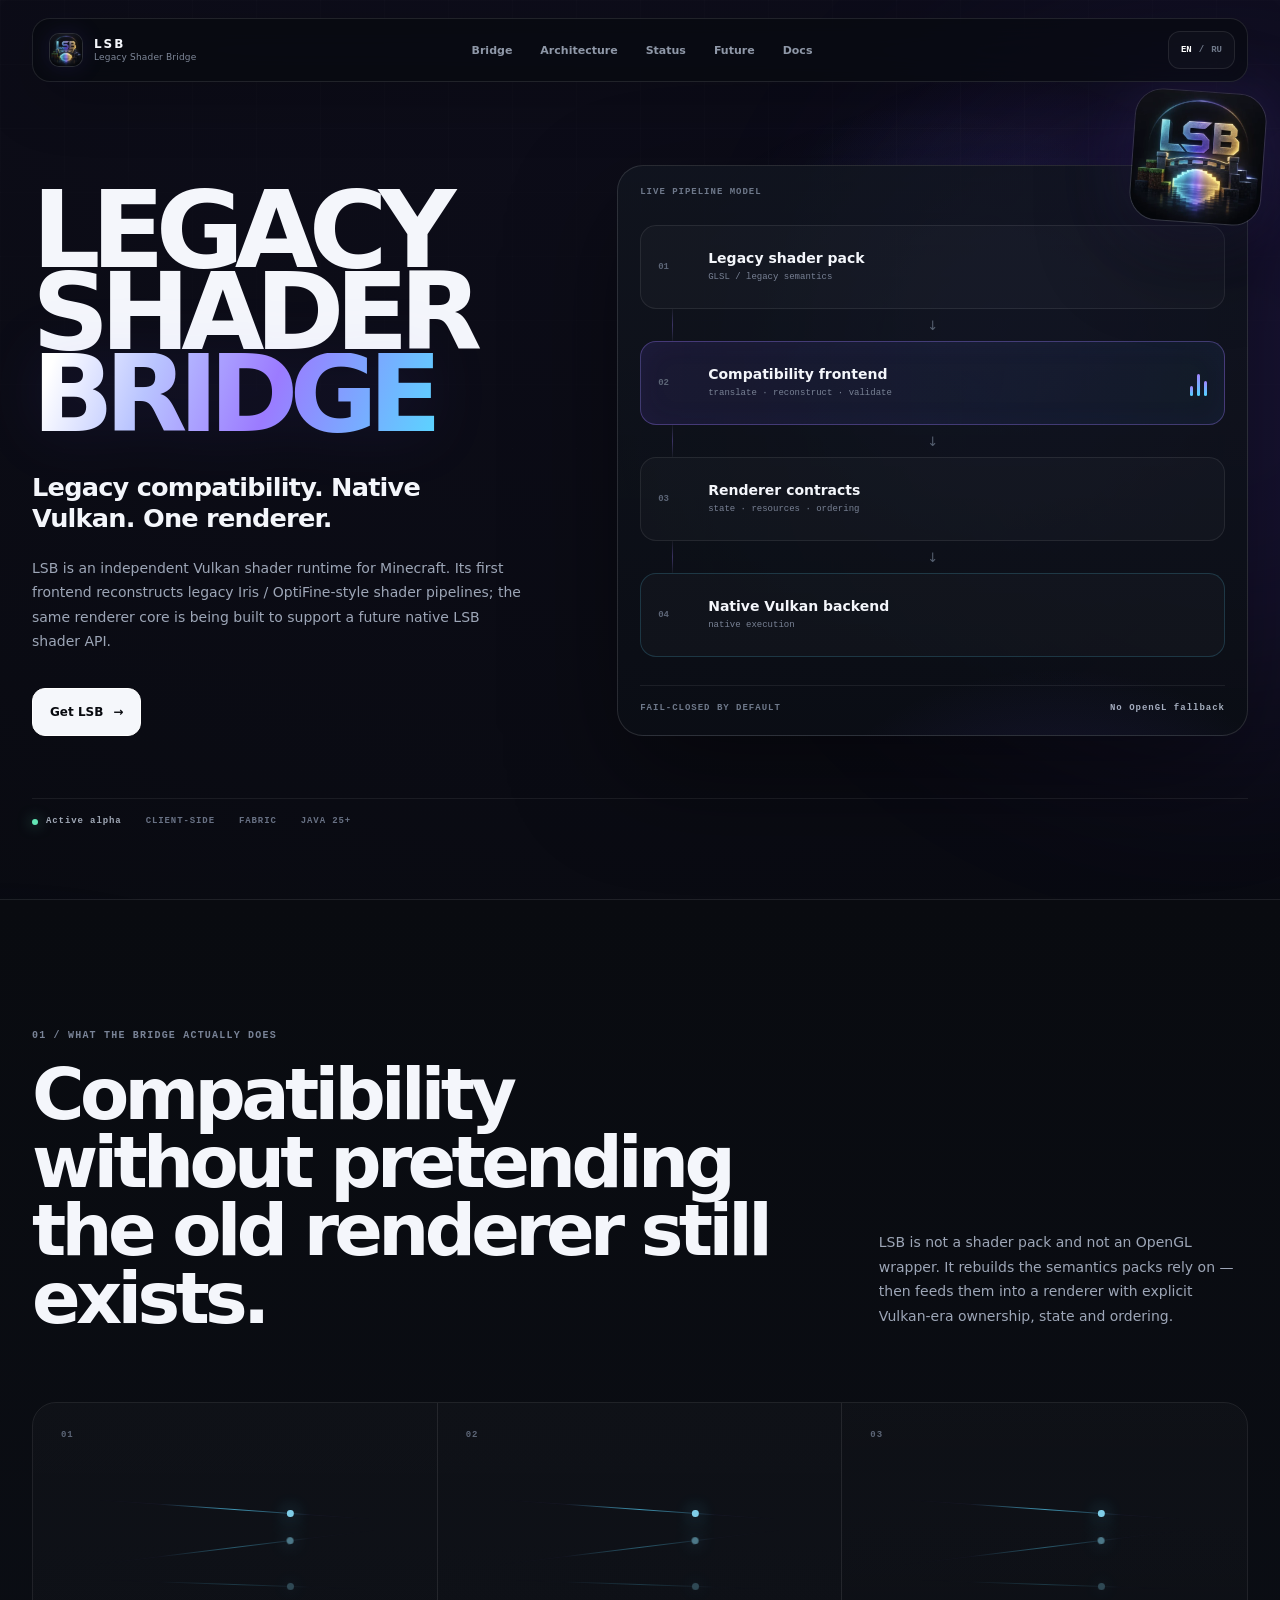
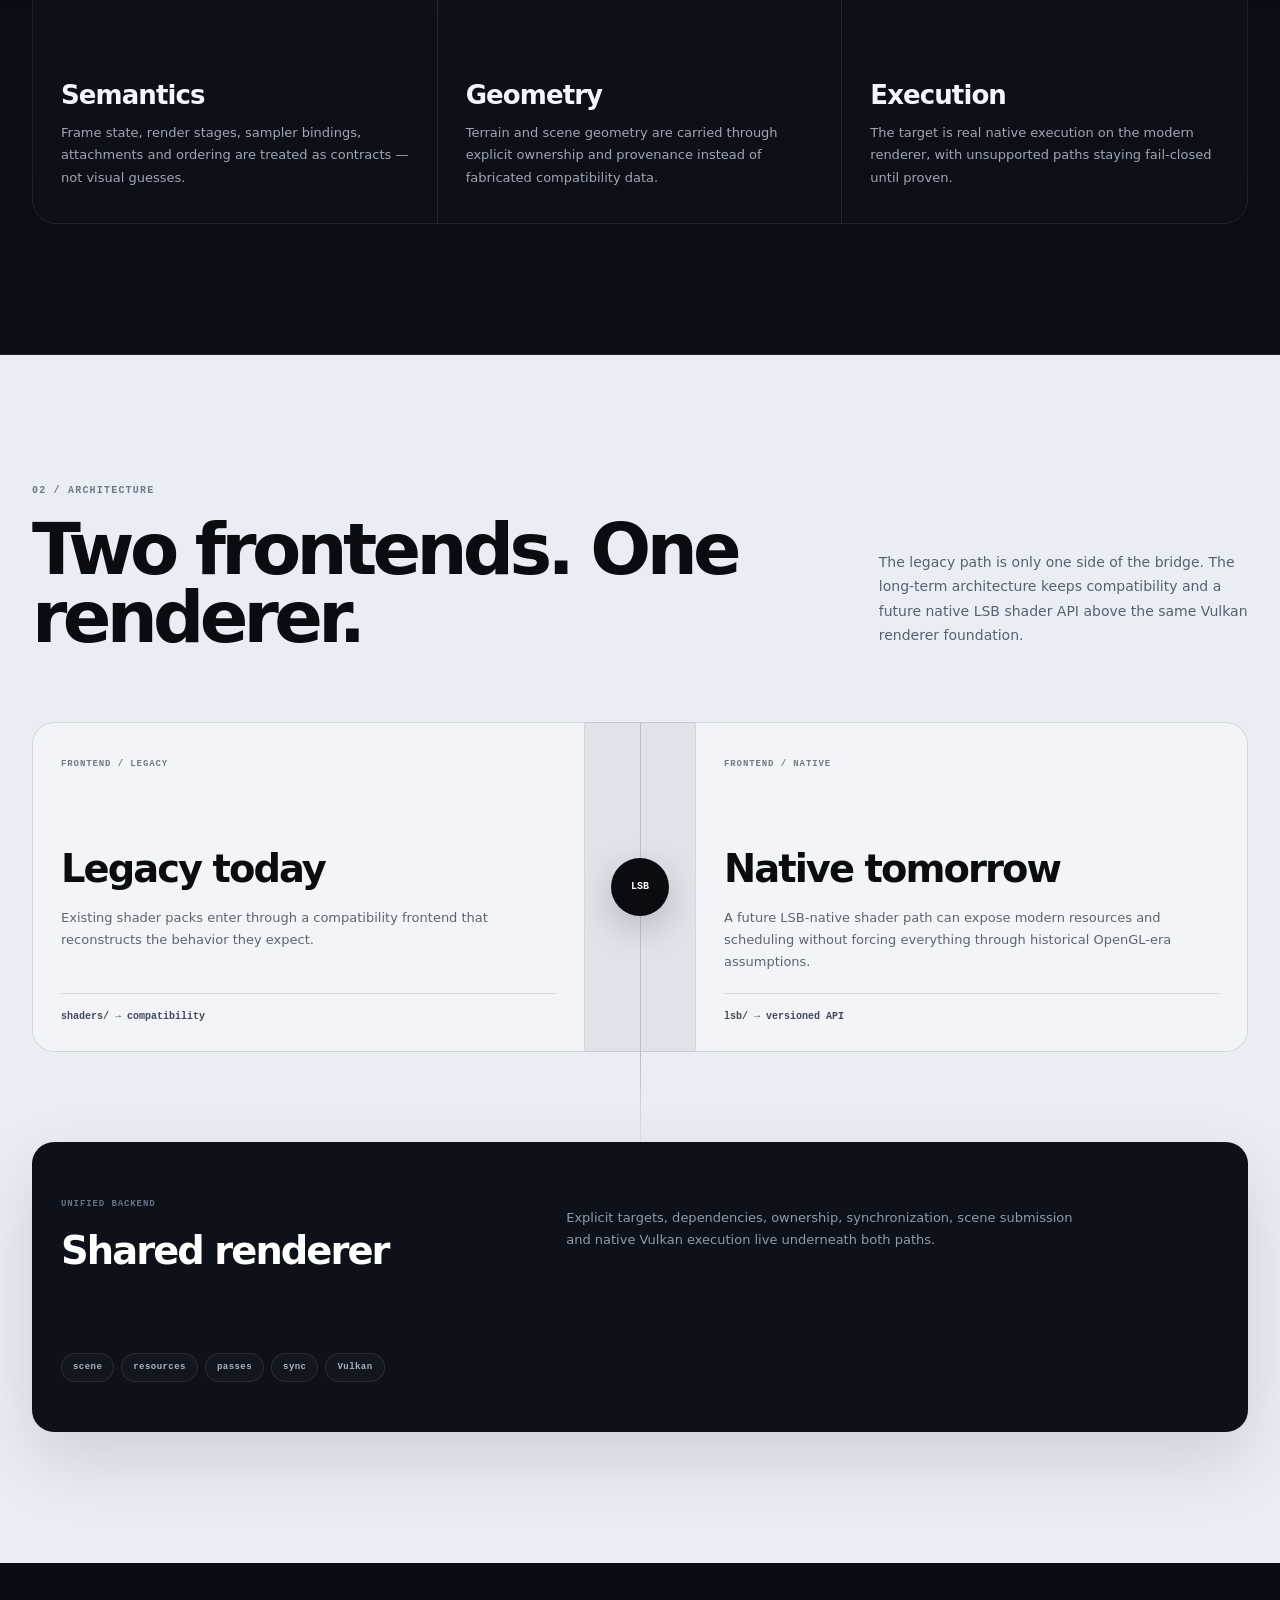
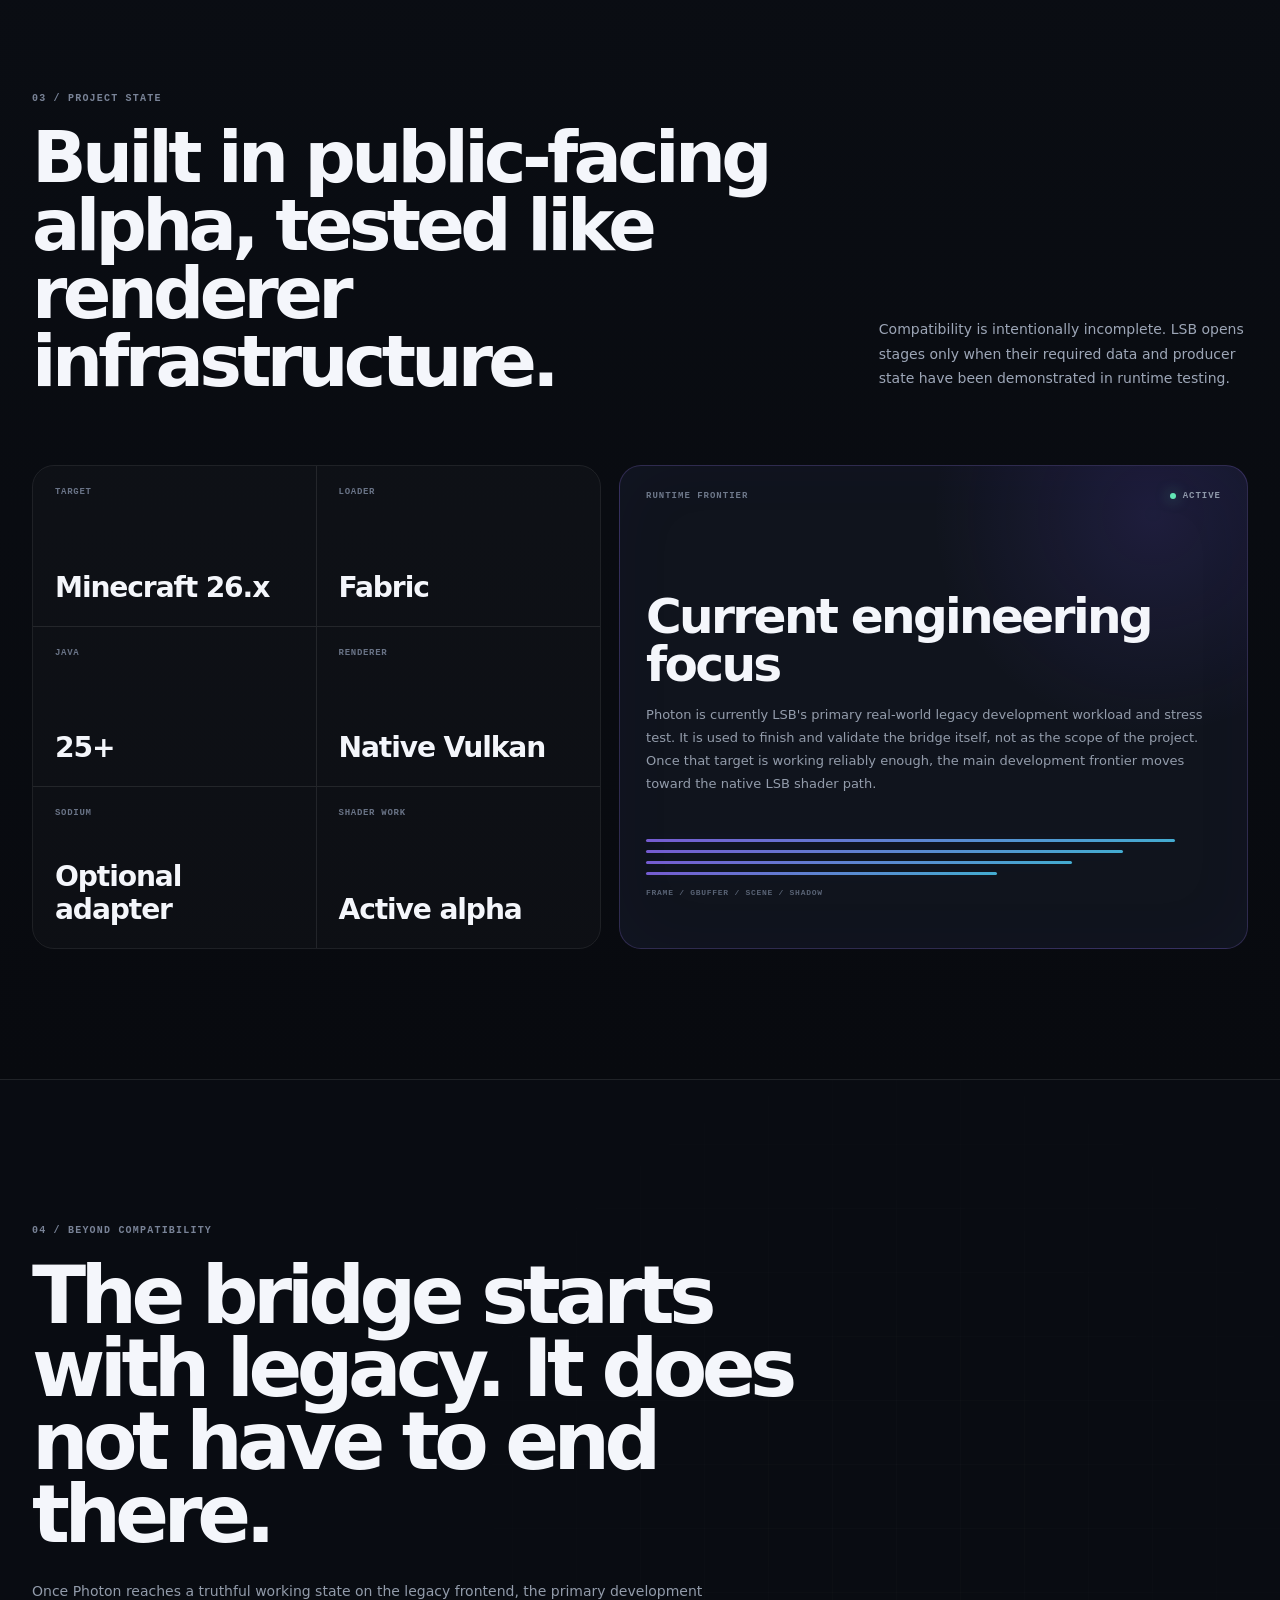
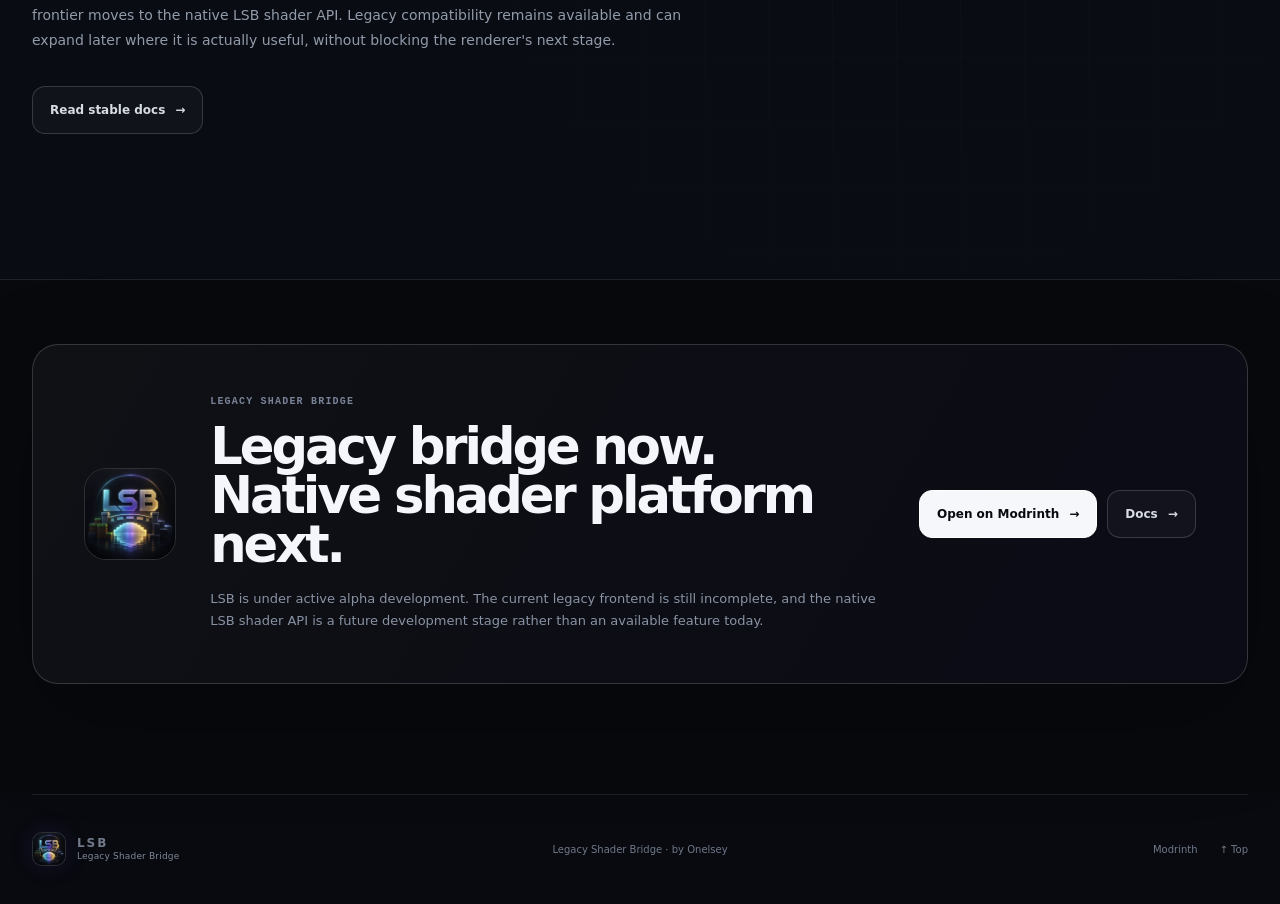
==== commit 5765d940: "Polish site layout, docs direction and branding" ====
--- a/index.html
+++ b/index.html
@@ -9,8 +9,8 @@
   <meta property="og:type" content="website">
   <meta property="og:title" content="Legacy Shader Bridge">
   <meta property="og:description" content="Legacy compatibility. Native Vulkan. One renderer.">
-  <meta property="og:image" content="https://wandraker.github.io/Legacy-Shader-Bridge-Site/assets/lsb-icon.svg">
-  <link rel="icon" type="image/webp" href="./assets/lsb-icon.svg">
+  <meta property="og:image" content="https://wandraker.github.io/Legacy-Shader-Bridge-Site/assets/lsb-icon.webp">
+  <link rel="icon" type="image/webp" href="./assets/lsb-icon.webp">
   <link rel="stylesheet" href="./styles.css">
   <title>Legacy Shader Bridge</title>
 </head>
@@ -21,7 +21,7 @@
 
     <header class="header">
       <a class="brand" href="#top" aria-label="Legacy Shader Bridge home">
-        <span class="brand-mark"><img src="./assets/lsb-icon.svg" alt=""></span>
+        <span class="brand-mark"><img src="./assets/lsb-icon.webp" alt=""></span>
         <span class="brand-copy"><strong>LSB</strong><small>Legacy Shader Bridge</small></span>
       </a>
       <nav class="desktop-nav" aria-label="Main navigation">
@@ -41,7 +41,7 @@
 
     <div class="mobile-menu" aria-hidden="true">
       <div class="mobile-menu-head">
-        <a class="brand" href="#top"><span class="brand-mark"><img src="./assets/lsb-icon.svg" alt=""></span><span class="brand-copy"><strong>LSB</strong><small>Legacy Shader Bridge</small></span></a>
+        <a class="brand" href="#top"><span class="brand-mark"><img src="./assets/lsb-icon.webp" alt=""></span><span class="brand-copy"><strong>LSB</strong><small>Legacy Shader Bridge</small></span></a>
         <button class="menu-close" type="button" data-i18n="ui.close">Close</button>
       </div>
       <nav>
@@ -61,7 +61,6 @@
       <div class="hero-grid" aria-hidden="true"></div>
       <div class="hero-shell">
         <div class="hero-copy">
-          <p class="eyebrow hero-eyebrow" data-reveal data-i18n="hero.eyebrow">Minecraft 26.x · Fabric · Native Vulkan</p>
           <h1 class="hero-title" aria-label="Legacy Shader Bridge">
             <span data-reveal>LEGACY</span><span data-reveal>SHADER</span><span class="hero-title-accent" data-reveal>BRIDGE</span>
           </h1>
@@ -73,7 +72,7 @@
         </div>
 
         <div class="hero-visual" data-reveal>
-          <div class="hero-icon-wrap"><img src="./assets/lsb-icon.svg" alt="Legacy Shader Bridge icon"></div>
+          <div class="hero-icon-wrap"><img src="./assets/lsb-icon.webp" alt="Legacy Shader Bridge icon"></div>
           <div class="pipeline-card" aria-label="Legacy Shader Bridge pipeline">
             <div class="pipeline-topline"><span data-i18n="pipeline.label">LIVE PIPELINE MODEL</span><span class="live-dot"><i></i> ALPHA</span></div>
             <div class="pipeline-flow">
@@ -151,21 +150,21 @@
     <section class="section future-section" id="future">
       <div class="future-grid" aria-hidden="true"></div>
       <div class="section-shell future-shell">
-        <div class="future-copy" data-reveal><p class="eyebrow">04 / <span data-i18n="future.eyebrow">Beyond compatibility</span></p><h2 data-i18n="future.title">The bridge should eventually lead somewhere new.</h2><p data-i18n="future.body">Once the current legacy development target has proven the renderer fundamentals, LSB can move to a versioned native shader API with explicit render targets, compute workloads, storage resources, temporal lifetimes and modern dependency scheduling.</p><div class="hero-actions"><a class="button button-ghost" href="./docs.html"><span data-i18n="future.docs">Read stable docs</span><span aria-hidden="true">→</span></a></div></div>
+        <div class="future-copy" data-reveal><p class="eyebrow">04 / <span data-i18n="future.eyebrow">Beyond compatibility</span></p><h2 data-i18n="future.title">The bridge starts with legacy. It does not have to end there.</h2><p data-i18n="future.body">Once Photon reaches a truthful working state on the legacy frontend, the primary development frontier moves to the native LSB shader API. Legacy compatibility remains available and can expand later where it is actually useful, without blocking the renderer's next stage.</p><div class="hero-actions"><a class="button button-ghost" href="./docs.html"><span data-i18n="future.docs">Read stable docs</span><span aria-hidden="true">→</span></a></div></div>
 
       </div>
     </section>
 
     <section class="final-section">
       <div class="final-panel" data-reveal>
-        <div class="final-logo"><img src="./assets/lsb-icon.svg" alt=""></div>
-        <div><p class="eyebrow">LEGACY SHADER BRIDGE</p><h2 data-i18n="final.title">Bring legacy shader semantics into Minecraft's Vulkan era.</h2><p data-i18n="final.body">LSB is under active alpha development. Expect unfinished compatibility, aggressive correctness gates and frequent iteration.</p></div>
+        <div class="final-logo"><img src="./assets/lsb-icon.webp" alt=""></div>
+        <div><p class="eyebrow">LEGACY SHADER BRIDGE</p><h2 data-i18n="final.title">Legacy bridge now. Native shader platform next.</h2><p data-i18n="final.body">LSB is under active alpha development. The current legacy frontend is still incomplete, and the native LSB shader API is a future development stage rather than an available feature today.</p></div>
         <div class="final-actions"><a class="button button-primary" href="https://modrinth.com/mod/legacy-shader-bridge" target="_blank" rel="noreferrer"><span data-i18n="final.get">Open on Modrinth</span><span aria-hidden="true">→</span></a><a class="button button-ghost" href="./docs.html"><span data-i18n="final.docs">Docs</span><span aria-hidden="true">→</span></a></div>
       </div>
     </section>
 
     <footer class="footer">
-      <a class="brand" href="#top"><span class="brand-mark"><img src="./assets/lsb-icon.svg" alt=""></span><span class="brand-copy"><strong>LSB</strong><small>Legacy Shader Bridge</small></span></a>
+      <a class="brand" href="#top"><span class="brand-mark"><img src="./assets/lsb-icon.webp" alt=""></span><span class="brand-copy"><strong>LSB</strong><small>Legacy Shader Bridge</small></span></a>
       <p data-i18n="footer">Legacy Shader Bridge · by Onelsey</p>
       <nav><a href="https://modrinth.com/mod/legacy-shader-bridge" target="_blank" rel="noreferrer">Modrinth</a><a href="#top">↑ Top</a></nav>
     </footer>
--- a/styles.css
+++ b/styles.css
@@ -71,7 +71,6 @@
 .hero-grid, .future-grid { position: absolute; inset: 0; opacity: .35; background-image: linear-gradient(rgba(255,255,255,.035) 1px, transparent 1px), linear-gradient(90deg, rgba(255,255,255,.035) 1px, transparent 1px); background-size: 64px 64px; mask-image: linear-gradient(to bottom, #000 15%, transparent 88%); pointer-events: none; }
 .hero-shell { position: relative; width: min(1500px, 100%); margin: 0 auto; display: grid; grid-template-columns: minmax(0, .88fr) minmax(520px, 1.12fr); gap: clamp(44px, 7vw, 120px); align-items: center; }
 .eyebrow { margin: 0; color: #798397; font: 700 10px/1.2 ui-monospace, SFMono-Regular, Menlo, monospace; letter-spacing: .12em; text-transform: uppercase; }
-.hero-eyebrow { color: #8d97aa; }
 .hero-title { margin: 24px 0 0; display: grid; width: max-content; max-width: 100%; font-size: clamp(72px, 8.4vw, 150px); font-weight: 730; line-height: .76; letter-spacing: -.085em; }
 .hero-title span { display: block; }
 .hero-title-accent { color: transparent; background: linear-gradient(110deg, #fff 5%, #b9c4ff 27%, #9b7bff 54%, #58d8ff 94%); -webkit-background-clip: text; background-clip: text; filter: drop-shadow(0 0 30px rgba(103,93,255,.1)); }
@@ -241,7 +240,7 @@
   .hero-meta { margin-top: 34px; gap: 14px 18px; }
   .section { padding: 90px 18px; }
   .section-head { margin-bottom: 46px; }
-  .section-head h2 { width: 100%; max-width: 100%; font-size: clamp(38px, 8.5vw, 60px); line-height: .98; letter-spacing: -.05em; text-wrap: balance; overflow-wrap: break-word; }
+  .section-head h2 { width: 100%; max-width: 100%; font-size: clamp(36px, 8vw, 56px); line-height: 1; letter-spacing: -.045em; text-wrap: balance; overflow-wrap: anywhere; hyphens: auto; }
   .bridge-cards { grid-template-columns: 1fr; }
   .bridge-card { min-height: 330px; border-right: 0; border-bottom: 1px solid var(--line); }
   .bridge-card:last-child { border-bottom: 0; }
@@ -270,6 +269,7 @@
 
 @media (max-width: 520px) {
   .brand-copy small { display: none; }
+  .section-head h2, .future-copy h2 { font-size: clamp(34px, 10vw, 48px); overflow-wrap: anywhere; }
   .hero-title { font-size: clamp(55px, 17.2vw, 82px); }
   .hero-actions { grid-template-columns: 1fr; }
   .pipeline-topline { font-size: 7px; }
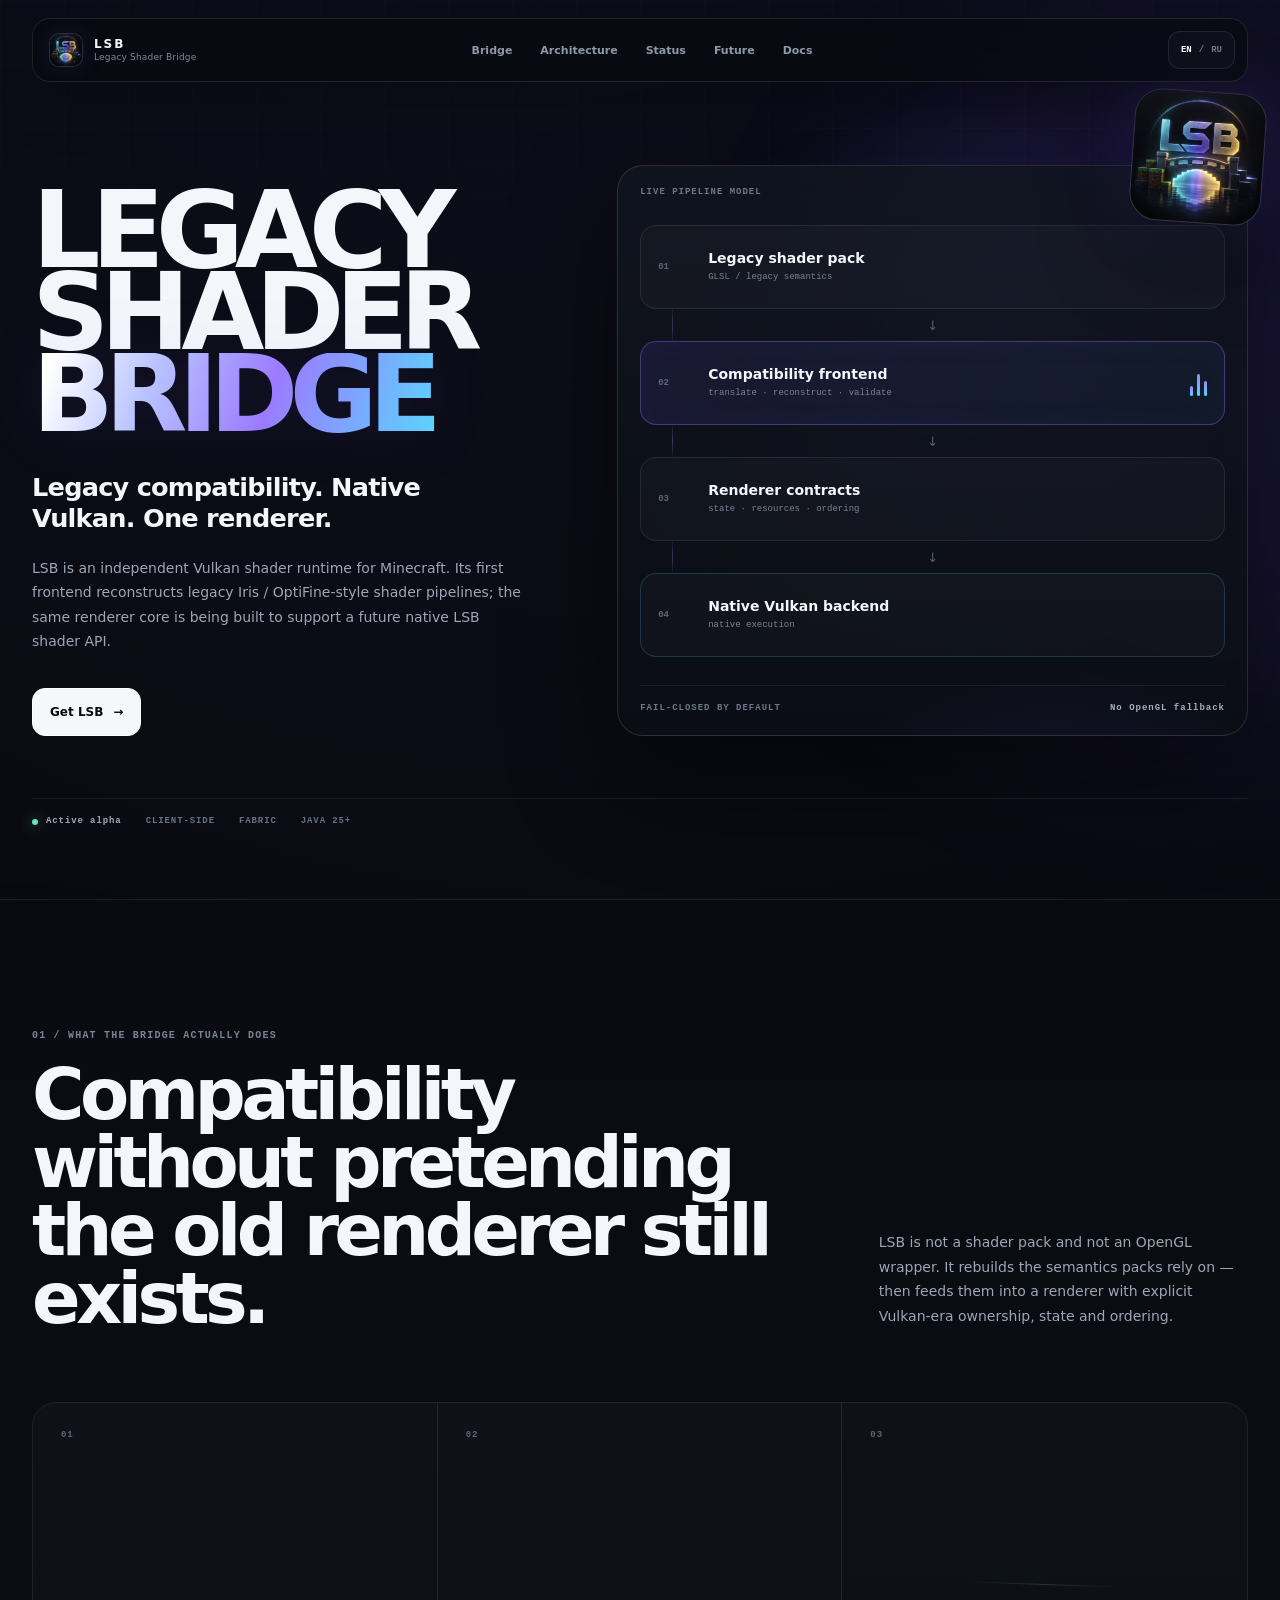
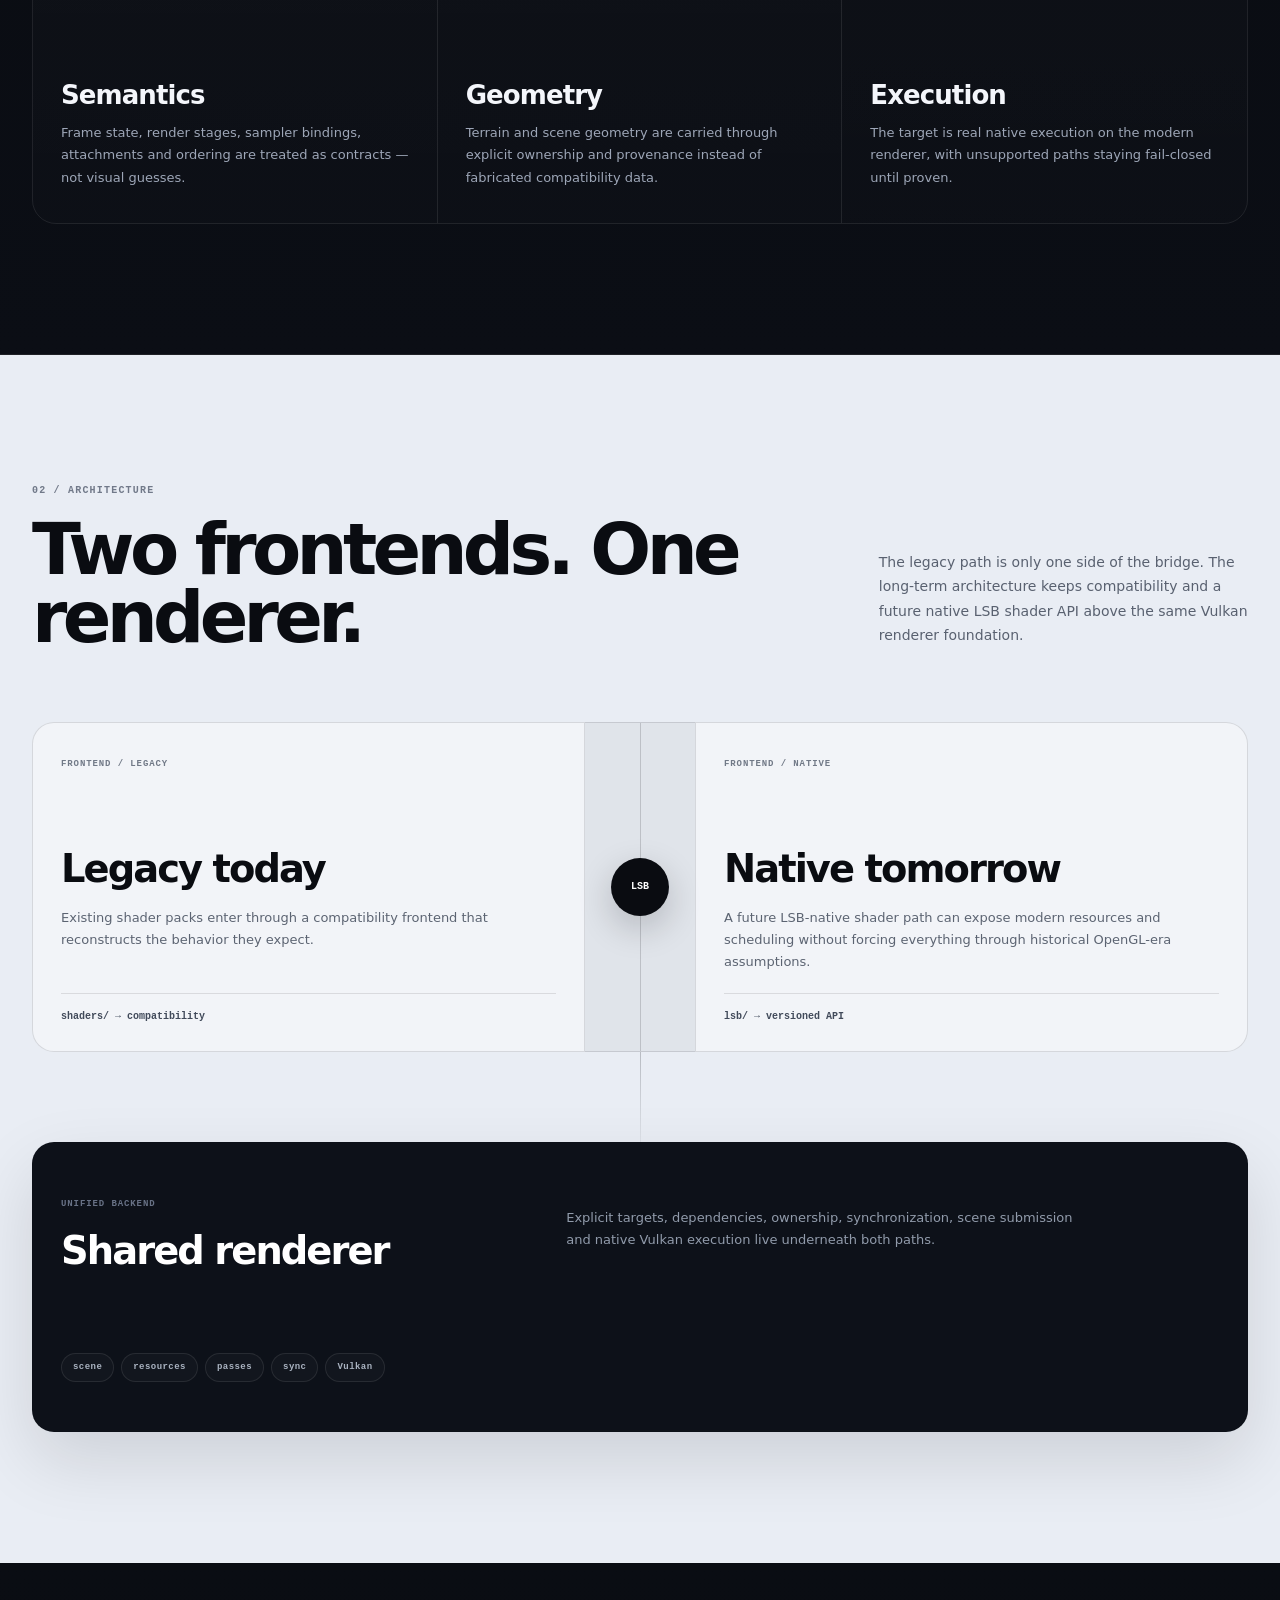
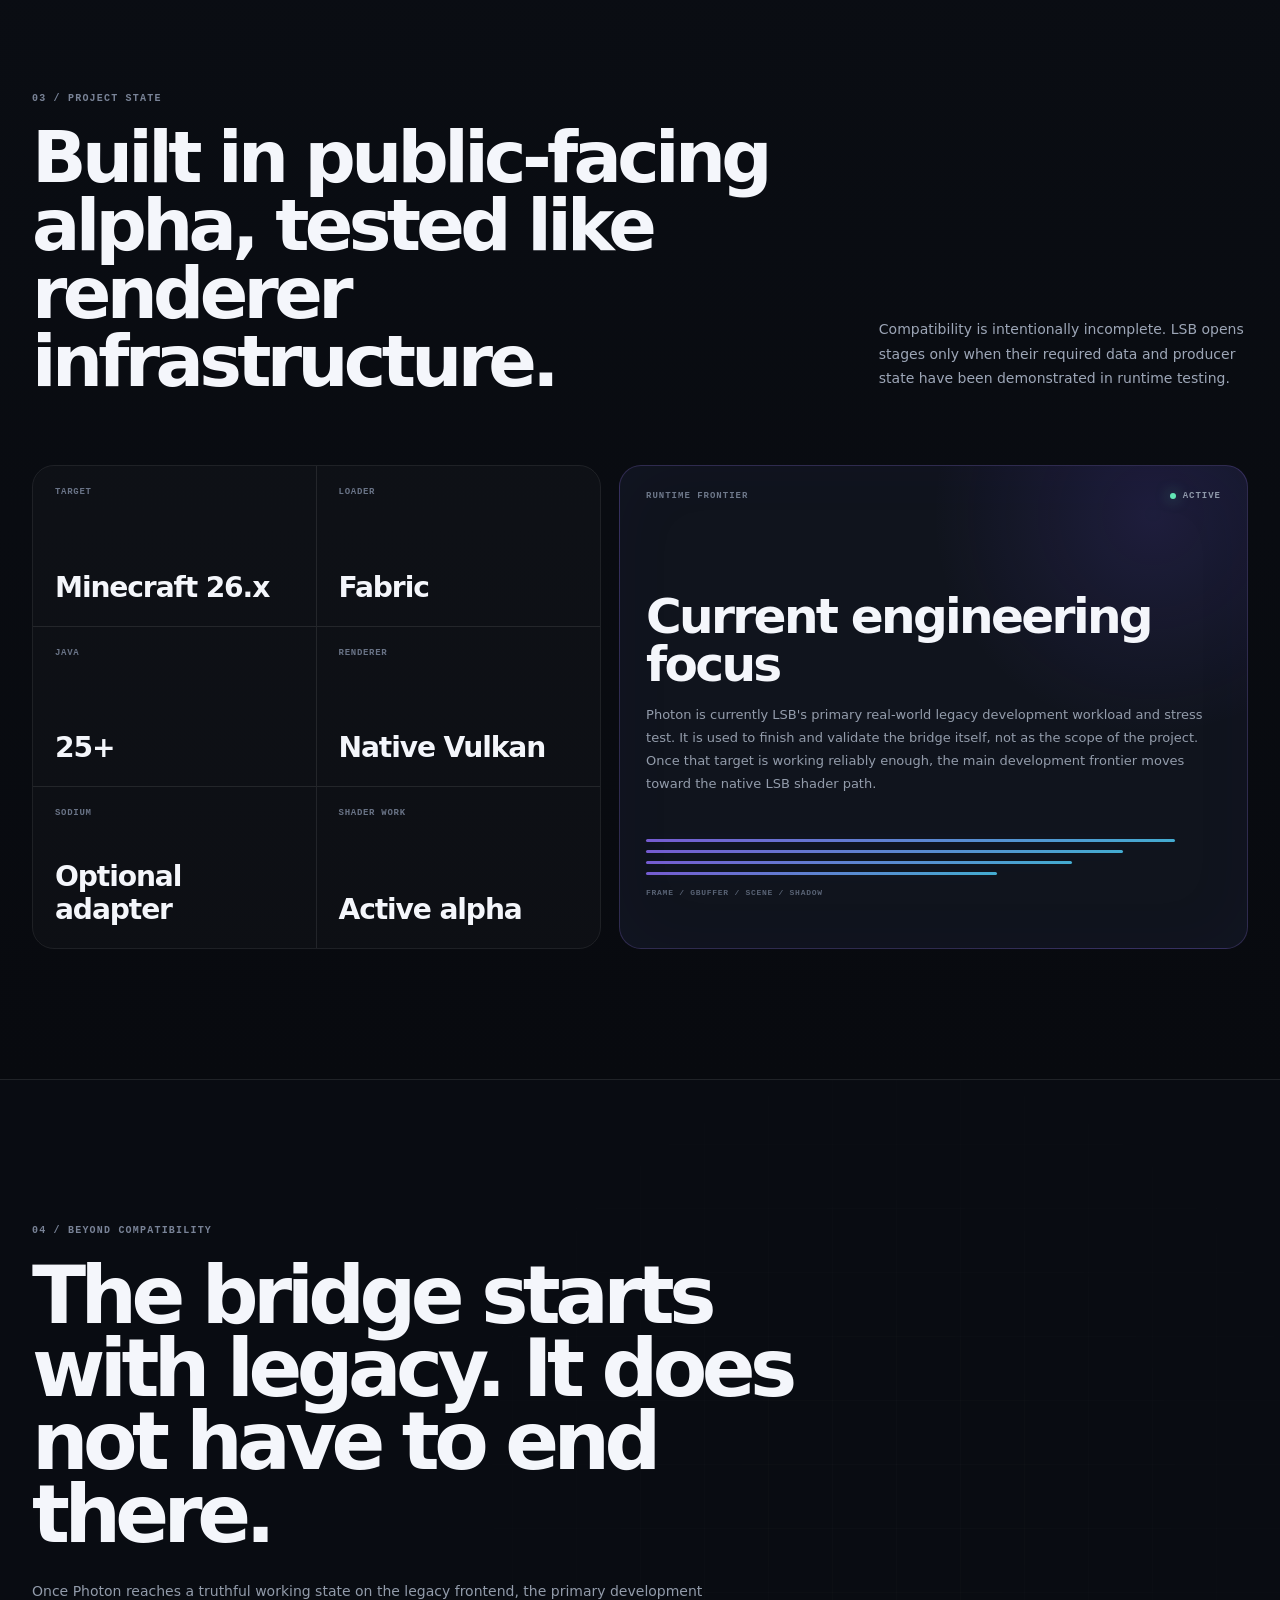
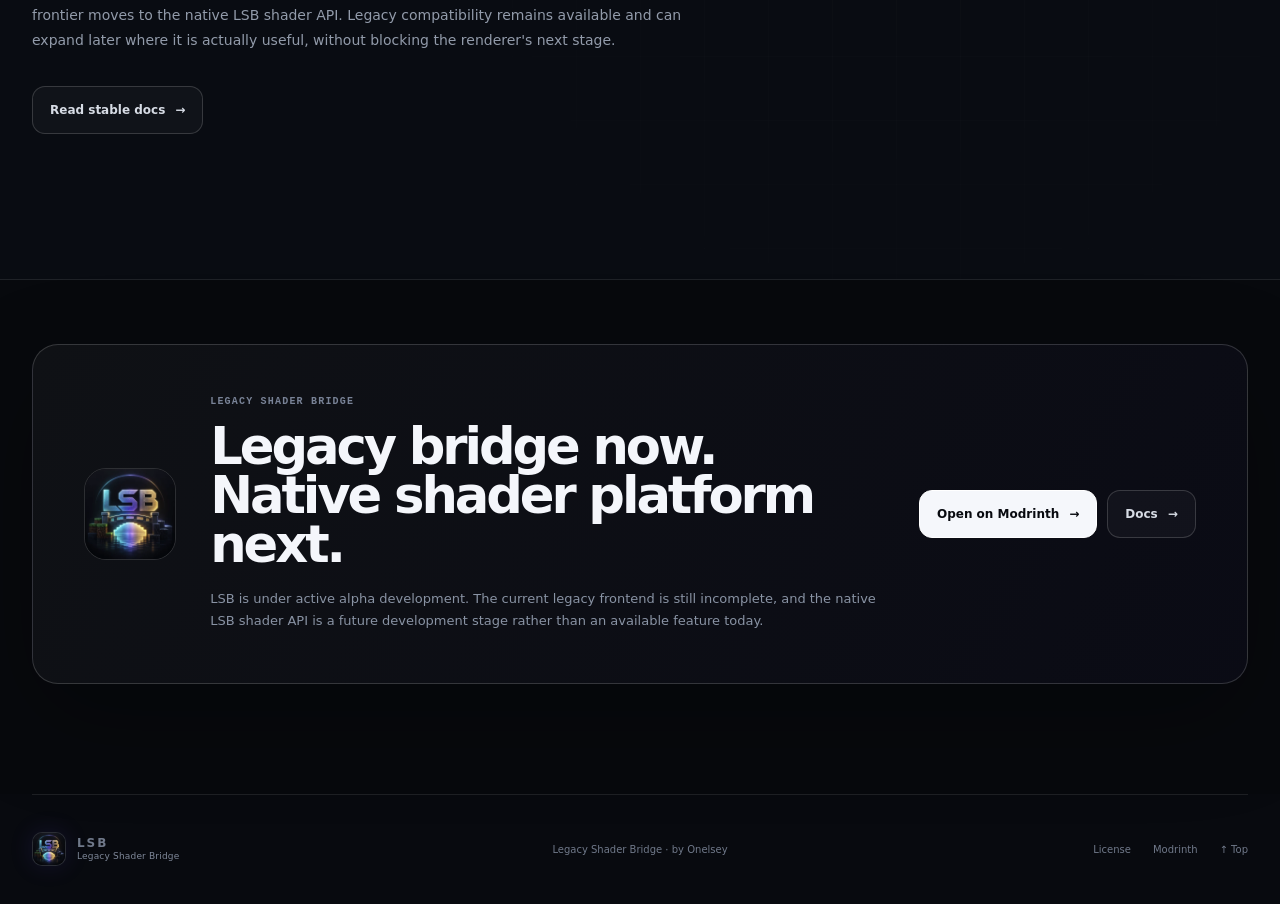
==== commit 00576f3f: "Add public license page" ====
--- a/index.html
+++ b/index.html
@@ -166,7 +166,7 @@
     <footer class="footer">
       <a class="brand" href="#top"><span class="brand-mark"><img src="./assets/lsb-icon.webp" alt=""></span><span class="brand-copy"><strong>LSB</strong><small>Legacy Shader Bridge</small></span></a>
       <p data-i18n="footer">Legacy Shader Bridge · by Onelsey</p>
-      <nav><a href="https://modrinth.com/mod/legacy-shader-bridge" target="_blank" rel="noreferrer">Modrinth</a><a href="#top">↑ Top</a></nav>
+      <nav><a href="./license.html">License</a><a href="https://modrinth.com/mod/legacy-shader-bridge" target="_blank" rel="noreferrer">Modrinth</a><a href="#top">↑ Top</a></nav>
     </footer>
   </main>
   <script src="./app.js" defer></script>
--- a/styles.css
+++ b/styles.css
@@ -313,3 +313,83 @@
   .docs-grid { grid-template-columns: 1fr; }
   .docs-card--wide { grid-column: auto; }
 }
+
+
+.docs-portal { width: min(1320px, calc(100% - 64px)); margin: 0 auto; padding: 132px 0 100px; display: grid; grid-template-columns: 250px minmax(0, 1fr); gap: 56px; align-items: start; }
+.docs-sidebar { position: sticky; top: 108px; padding: 20px; border: 1px solid var(--line); border-radius: 20px; background: rgba(11,14,21,.76); backdrop-filter: blur(18px); }
+.docs-sidebar-brand { display: flex; align-items: center; gap: 10px; padding-bottom: 18px; border-bottom: 1px solid var(--line); }
+.docs-sidebar-brand img { width: 30px; height: 30px; border-radius: 8px; }
+.docs-sidebar-brand strong { font-size: 12px; letter-spacing: .08em; }
+.docs-sidebar-group { margin-top: 20px; }
+.docs-sidebar-group > span { display: block; margin-bottom: 8px; color: #5f697b; font: 700 8px/1 ui-monospace, monospace; letter-spacing: .12em; text-transform: uppercase; }
+.docs-sidebar a { display: flex; align-items: center; justify-content: space-between; gap: 10px; padding: 9px 10px; margin: 2px 0; border-radius: 10px; color: #929cab; font-size: 12px; }
+.docs-sidebar a:hover { color: #fff; background: rgba(255,255,255,.035); }
+.docs-sidebar a[aria-current="page"] { color: #fff; background: rgba(155,123,255,.1); border: 1px solid rgba(155,123,255,.16); }
+.docs-sidebar em { color: #697386; font: 700 7px/1 ui-monospace, monospace; font-style: normal; letter-spacing: .07em; }
+.docs-main { min-width: 0; }
+.docs-landing-hero, .docs-article-head { padding: clamp(34px, 5vw, 64px); border: 1px solid var(--line); border-radius: 26px; background: radial-gradient(circle at 90% 10%, rgba(105,78,225,.12), transparent 34%), rgba(255,255,255,.015); }
+.docs-landing-hero h1, .docs-article-head h1 { max-width: 940px; margin: 20px 0 0; font-size: clamp(46px, 6.3vw, 88px); font-weight: 580; line-height: .94; letter-spacing: -.065em; overflow-wrap: anywhere; }
+.docs-landing-hero > p:not(.eyebrow), .docs-article-head > p:not(.eyebrow) { max-width: 780px; margin: 24px 0 0; color: var(--muted); font-size: 15px; line-height: 1.75; }
+.docs-landing-actions { display: flex; flex-wrap: wrap; gap: 10px; margin-top: 30px; }
+.docs-stable-note { margin-top: 16px; padding: 18px 20px; border: 1px solid rgba(89,215,255,.14); border-radius: 16px; color: #8f99aa; background: rgba(89,215,255,.025); font-size: 12px; line-height: 1.65; }
+.docs-topic-grid { display: grid; grid-template-columns: repeat(2, minmax(0,1fr)); gap: 16px; margin-top: 18px; }
+.docs-topic-card { min-height: 220px; padding: 24px; border: 1px solid var(--line); border-radius: 20px; background: rgba(255,255,255,.014); transition: transform .2s ease, border-color .2s ease, background .2s ease; }
+a.docs-topic-card:hover { transform: translateY(-2px); border-color: var(--line-strong); background: rgba(255,255,255,.025); }
+.docs-topic-card-head { display: flex; justify-content: space-between; gap: 18px; align-items: center; }
+.docs-topic-card-head > span:first-child { color: #626d80; font: 700 9px/1 ui-monospace, monospace; letter-spacing: .1em; }
+.docs-doc-badge { padding: 6px 8px; border-radius: 999px; color: #85d9bc; background: rgba(99,230,181,.07); font: 700 7px/1 ui-monospace, monospace; letter-spacing: .08em; text-transform: uppercase; }
+.docs-doc-badge--planned { color: #9aa3b3; background: rgba(255,255,255,.04); }
+.docs-topic-card h2 { margin: 50px 0 0; font-size: clamp(25px, 2.8vw, 38px); font-weight: 590; letter-spacing: -.045em; }
+.docs-topic-card p { margin: 13px 0 0; color: #929baa; font-size: 13px; line-height: 1.7; }
+.docs-prose { max-width: 900px; margin-top: 24px; }
+.docs-prose section { padding: 30px 4px; border-bottom: 1px solid var(--line); }
+.docs-prose h2 { margin: 0; font-size: clamp(27px, 3vw, 42px); font-weight: 590; letter-spacing: -.045em; }
+.docs-prose p { margin: 15px 0 0; color: #a0a8b6; font-size: 14px; line-height: 1.8; }
+.docs-pager { display: grid; grid-template-columns: 1fr 1fr; gap: 14px; margin-top: 34px; }
+.docs-pager a { min-height: 118px; display: grid; align-content: center; padding: 22px; border: 1px solid var(--line); border-radius: 18px; background: rgba(255,255,255,.014); }
+.docs-pager a:hover { border-color: var(--line-strong); background: rgba(255,255,255,.025); }
+.docs-pager span { color: #687386; font: 700 8px/1 ui-monospace, monospace; letter-spacing: .1em; text-transform: uppercase; }
+.docs-pager strong { margin-top: 10px; font-size: 18px; font-weight: 590; }
+.docs-pager-next { text-align: right; }
+.docs-portal-footer { margin-top: 52px; padding-top: 24px; border-top: 1px solid var(--line); display: flex; justify-content: space-between; gap: 20px; color: #687386; font-size: 10px; }
+.docs-portal-footer a:hover { color: #fff; }
+
+@media (max-width: 980px) {
+  .docs-portal { width: calc(100% - 36px); grid-template-columns: 1fr; gap: 24px; padding-top: 104px; }
+  .docs-sidebar { position: static; display: grid; grid-template-columns: repeat(2, minmax(0,1fr)); gap: 8px 18px; }
+  .docs-sidebar-brand { grid-column: 1 / -1; }
+  .docs-sidebar-group { margin-top: 8px; }
+}
+
+@media (max-width: 620px) {
+  .docs-portal { width: calc(100% - 28px); padding-bottom: 70px; }
+  .docs-sidebar { grid-template-columns: 1fr; }
+  .docs-landing-hero, .docs-article-head { padding: 26px 22px; border-radius: 20px; }
+  .docs-landing-hero h1, .docs-article-head h1 { font-size: clamp(38px, 11vw, 58px); line-height: .98; }
+  .docs-topic-grid { grid-template-columns: 1fr; }
+  .docs-topic-card { min-height: 190px; }
+  .docs-topic-card h2 { margin-top: 38px; }
+  .docs-pager { grid-template-columns: 1fr; }
+  .docs-pager-next { text-align: left; }
+  .docs-portal-footer { flex-direction: column; }
+}
+
+.license-page { background: #080a0f; color: var(--text); }
+.license-shell { width: min(900px, calc(100% - 48px)); margin: 0 auto; padding: 56px 0 72px; }
+.license-back { display: inline-block; color: #7f899a; font-size: 12px; transition: color .2s ease; }
+.license-back:hover { color: #fff; }
+.license-head { margin-top: 76px; padding-bottom: 34px; border-bottom: 1px solid var(--line); }
+.license-head > span { color: #697386; font: 700 9px/1 ui-monospace, monospace; letter-spacing: .12em; }
+.license-head h1 { max-width: 820px; margin: 18px 0 0; font-size: clamp(38px, 6vw, 66px); font-weight: 580; line-height: .98; letter-spacing: -.055em; }
+.license-head p { max-width: 680px; margin: 20px 0 0; color: #8f98a8; font-size: 13px; line-height: 1.7; }
+.license-text { margin: 0; padding: 42px 0; white-space: pre-wrap; overflow-wrap: anywhere; color: #c2c8d2; background: transparent; border: 0; font: 400 13px/1.8 ui-monospace, SFMono-Regular, Menlo, Consolas, monospace; }
+.license-footer { display: flex; justify-content: space-between; gap: 24px; padding-top: 24px; border-top: 1px solid var(--line); color: #687386; font-size: 10px; }
+.license-footer nav { display: flex; gap: 20px; }
+.license-footer a:hover { color: #fff; }
+@media (max-width: 620px) {
+  .license-shell { width: calc(100% - 32px); padding: 34px 0 52px; }
+  .license-head { margin-top: 52px; }
+  .license-head h1 { font-size: clamp(34px, 11vw, 50px); }
+  .license-text { font-size: 12px; line-height: 1.72; }
+  .license-footer { flex-direction: column; }
+}
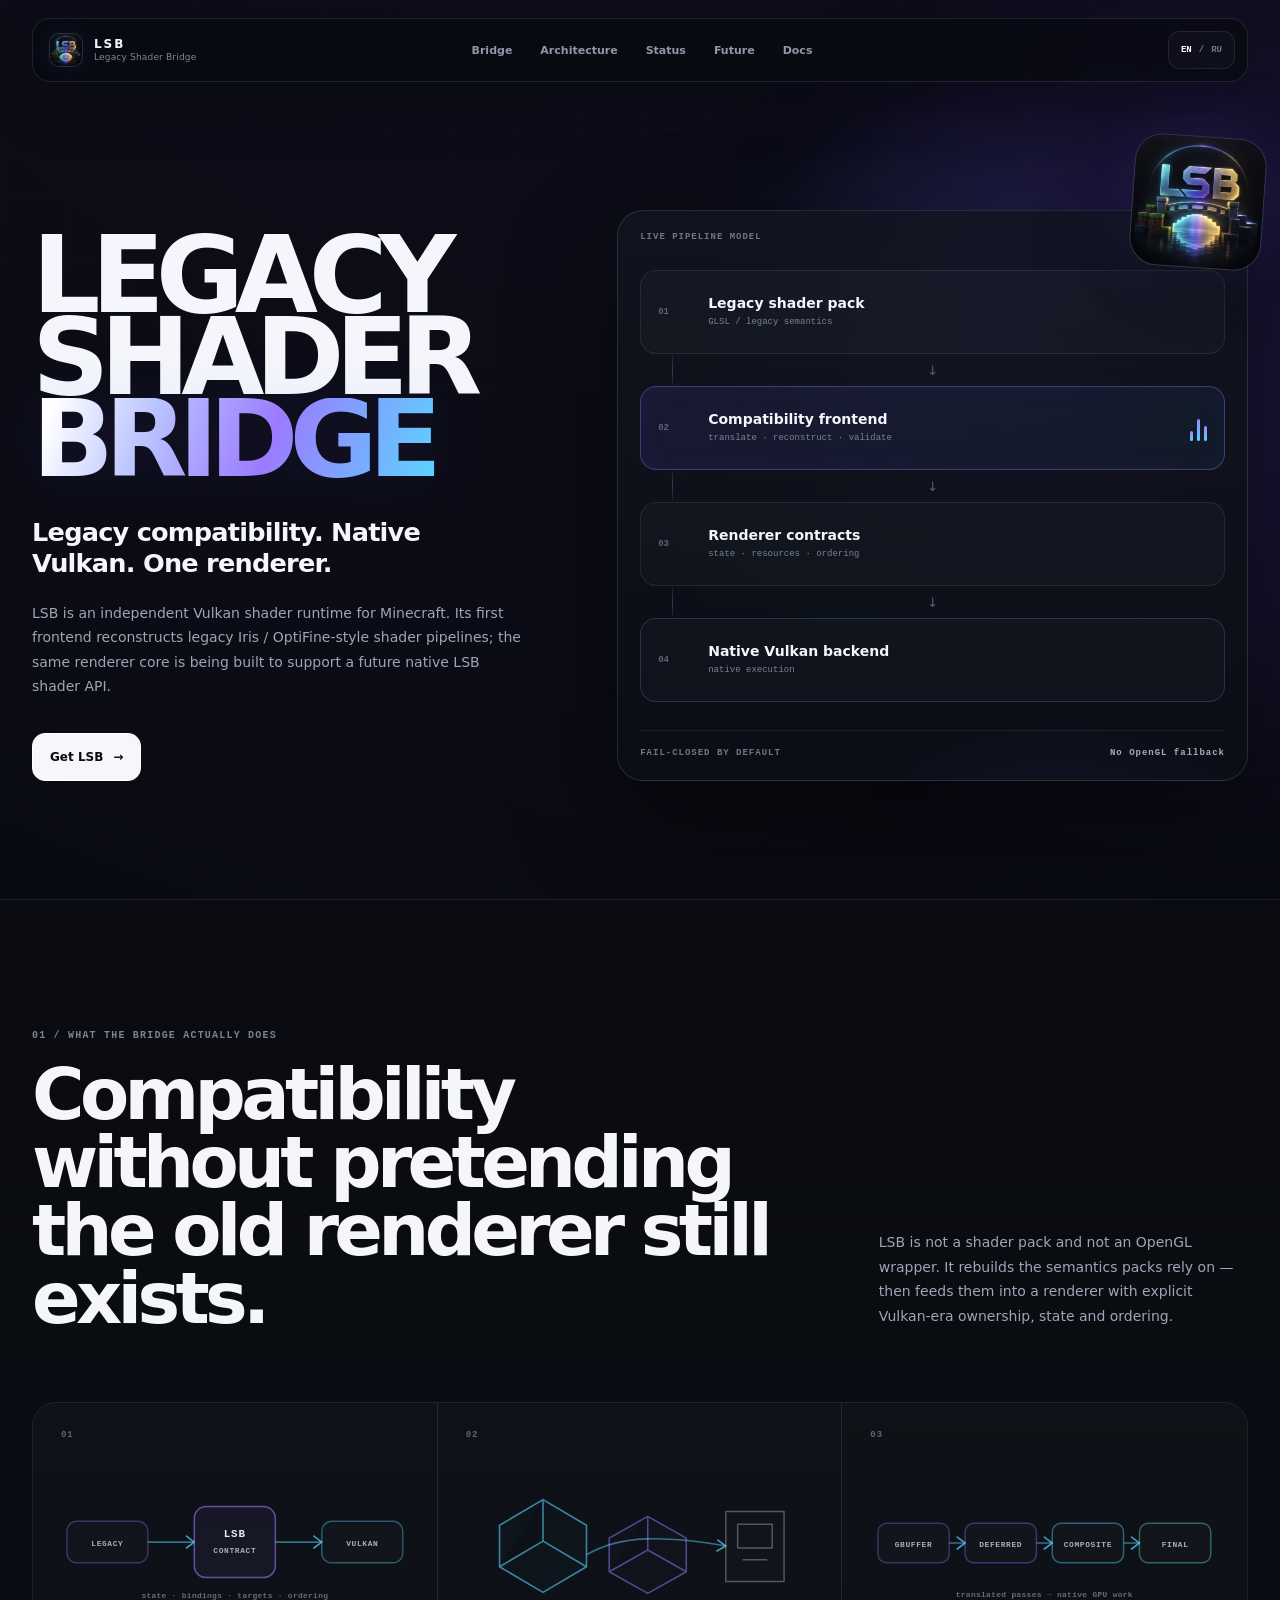
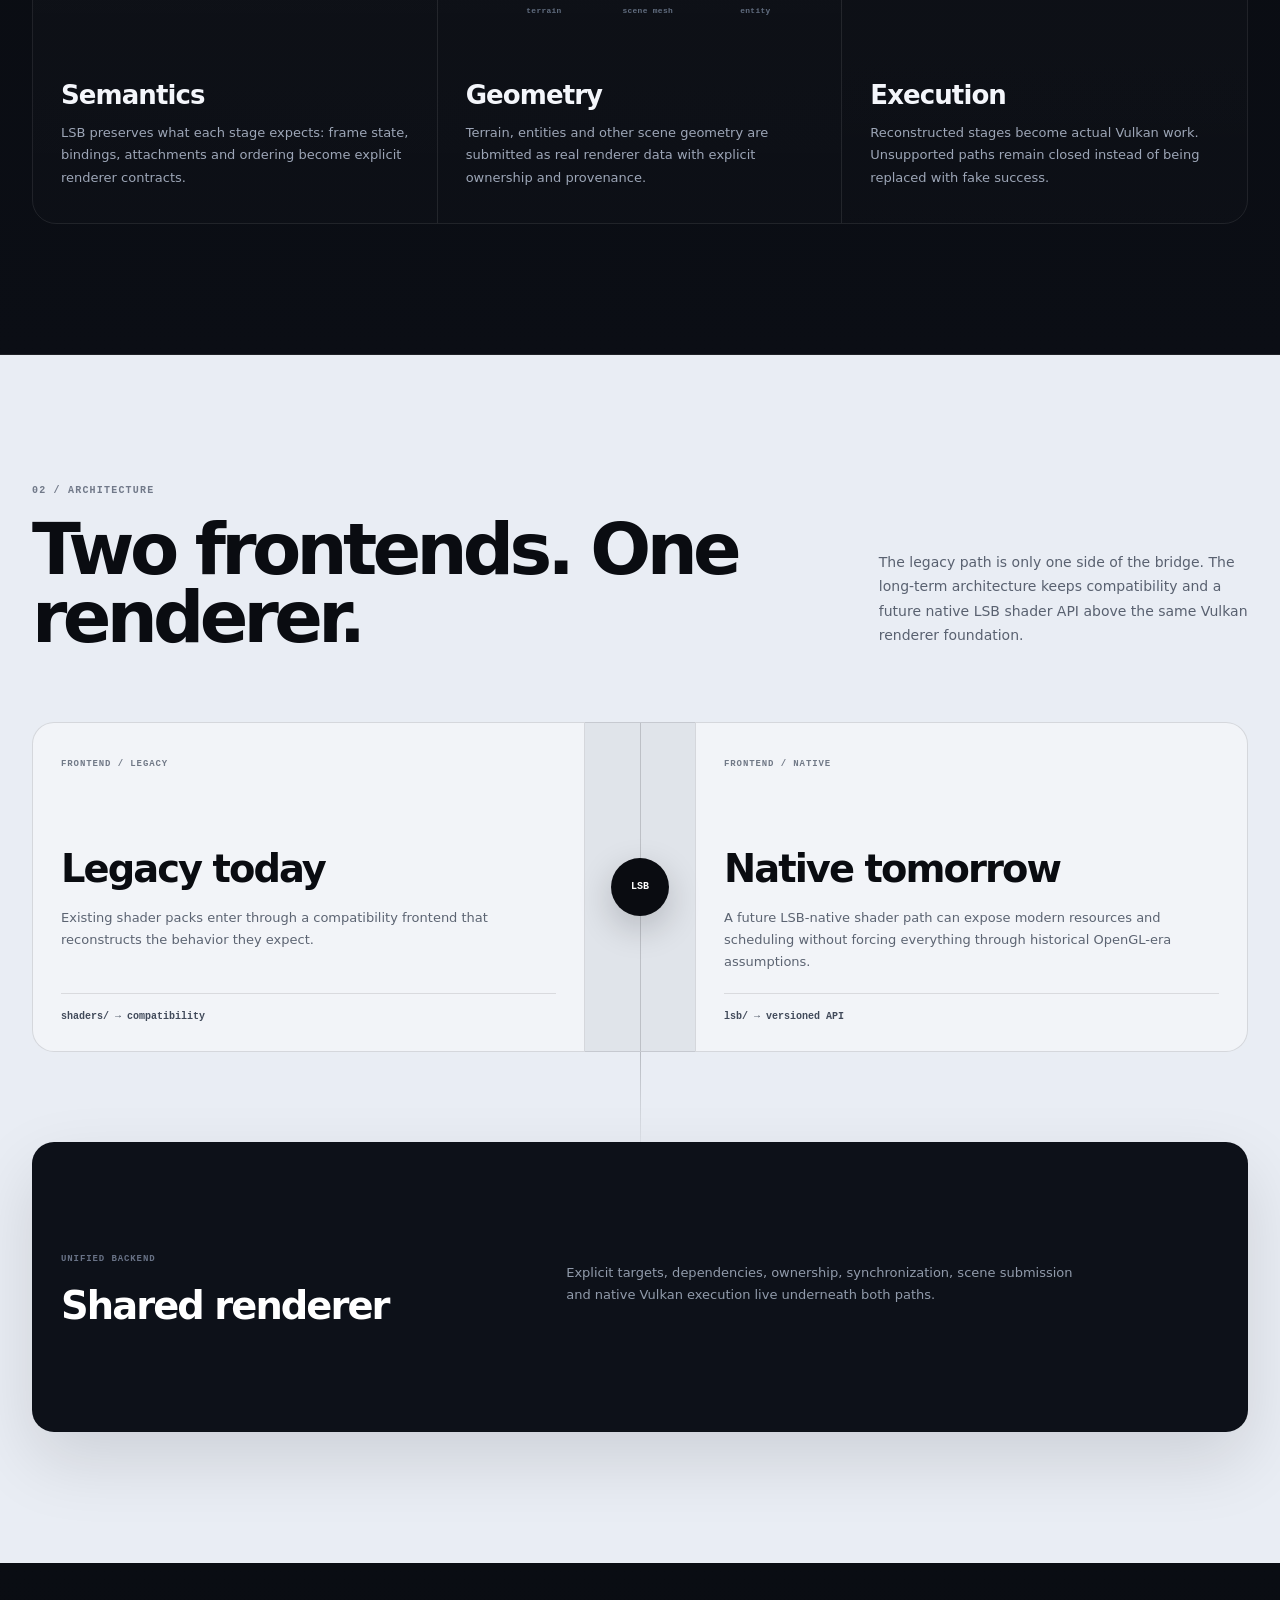
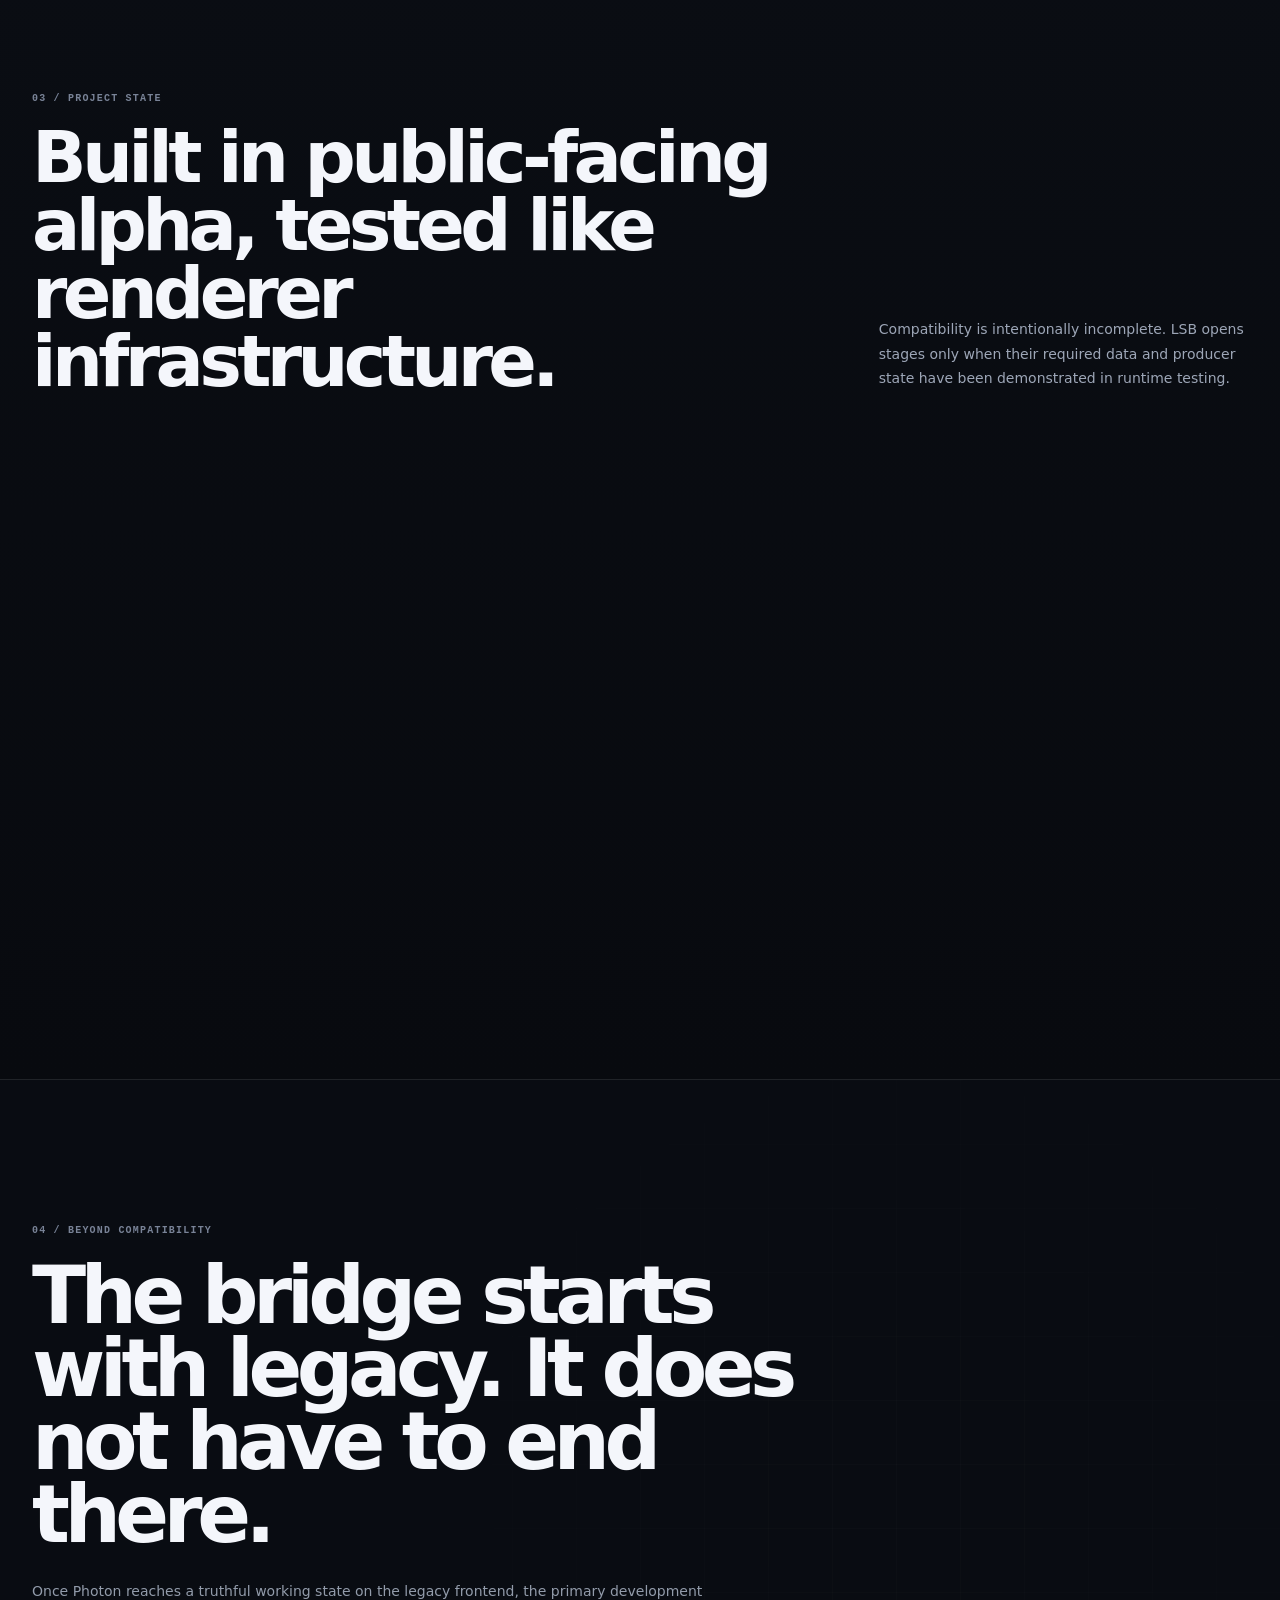
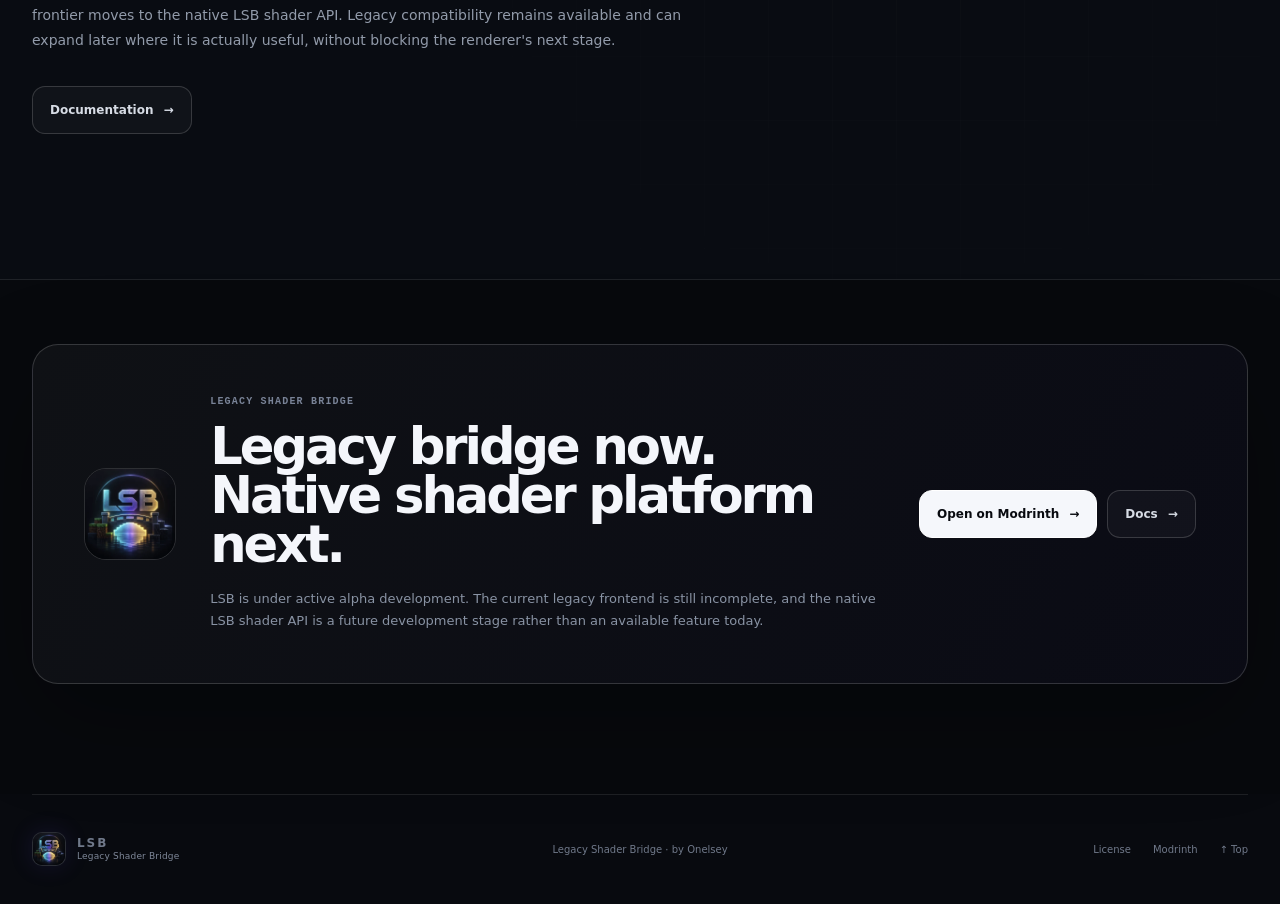
==== commit 6f5ae655: "Clarify bridge visuals and simplify page labels" ====
--- a/index.html
+++ b/index.html
@@ -88,7 +88,6 @@
           </div>
         </div>
       </div>
-      <div class="hero-meta"><span><i class="status-dot"></i> <b data-i18n="hero.alpha">Active alpha</b></span><span>CLIENT-SIDE</span><span>FABRIC</span><span>JAVA 25+</span></div>
     </section>
 
     <section class="section bridge-section" id="bridge">
@@ -98,9 +97,64 @@
           <p data-i18n="bridge.lead">LSB is not a shader pack and not an OpenGL wrapper. It rebuilds the semantics packs rely on — then feeds them into a renderer with explicit Vulkan-era ownership, state and ordering.</p>
         </header>
         <div class="bridge-cards">
-          <article class="bridge-card" data-reveal><div class="bridge-card-index">01</div><div class="bridge-card-graphic" aria-hidden="true"><span class="beam beam-a"></span><span class="beam beam-b"></span><span class="beam beam-c"></span></div><h3 data-i18n="bridge.card1.title">Semantics</h3><p data-i18n="bridge.card1.body">Frame state, render stages, sampler bindings, attachments and ordering are treated as contracts — not visual guesses.</p></article>
-          <article class="bridge-card" data-reveal><div class="bridge-card-index">02</div><div class="bridge-card-graphic" aria-hidden="true"><span class="beam beam-a"></span><span class="beam beam-b"></span><span class="beam beam-c"></span></div><h3 data-i18n="bridge.card2.title">Geometry</h3><p data-i18n="bridge.card2.body">Terrain and scene geometry are carried through explicit ownership and provenance instead of fabricated compatibility data.</p></article>
-          <article class="bridge-card" data-reveal><div class="bridge-card-index">03</div><div class="bridge-card-graphic" aria-hidden="true"><span class="beam beam-a"></span><span class="beam beam-b"></span><span class="beam beam-c"></span></div><h3 data-i18n="bridge.card3.title">Execution</h3><p data-i18n="bridge.card3.body">The target is real native execution on the modern renderer, with unsupported paths staying fail-closed until proven.</p></article>
+          <article class="bridge-card" data-reveal>
+            <div class="bridge-card-index">01</div>
+            <div class="bridge-card-graphic bridge-card-graphic--semantics" aria-hidden="true">
+              <svg viewBox="0 0 360 150" role="presentation">
+                <rect class="bridge-v-box bridge-v-box--source" x="10" y="50" width="82" height="42" rx="10"></rect>
+                <rect class="bridge-v-box bridge-v-box--core" x="139" y="35" width="82" height="72" rx="12"></rect>
+                <rect class="bridge-v-box bridge-v-box--target" x="268" y="50" width="82" height="42" rx="10"></rect>
+                <path class="bridge-v-line" d="M92 71 H139"></path>
+                <path class="bridge-v-line" d="M221 71 H268"></path>
+                <path class="bridge-v-arrow" d="M131 65 L139 71 L131 77"></path>
+                <path class="bridge-v-arrow" d="M260 65 L268 71 L260 77"></path>
+                <text class="bridge-v-label" x="51" y="75" text-anchor="middle" data-i18n="bridge.visual.legacy">LEGACY</text>
+                <text class="bridge-v-label bridge-v-label--strong" x="180" y="66" text-anchor="middle">LSB</text>
+                <text class="bridge-v-label" x="180" y="82" text-anchor="middle" data-i18n="bridge.visual.contract">CONTRACT</text>
+                <text class="bridge-v-label" x="309" y="75" text-anchor="middle">VULKAN</text>
+                <text class="bridge-v-caption" x="180" y="128" text-anchor="middle" data-i18n="bridge.visual.semanticCaption">state · bindings · targets · ordering</text>
+              </svg>
+            </div>
+            <h3 data-i18n="bridge.card1.title">Semantics</h3>
+            <p data-i18n="bridge.card1.body">LSB preserves what each stage expects: frame state, bindings, attachments and ordering become explicit renderer contracts.</p>
+          </article>
+          <article class="bridge-card" data-reveal>
+            <div class="bridge-card-index">02</div>
+            <div class="bridge-card-graphic bridge-card-graphic--geometry" aria-hidden="true">
+              <svg viewBox="0 0 360 150" role="presentation">
+                <path class="bridge-v-mesh" d="M38 96 L82 70 L126 96 L82 122 Z M82 70 V28 L126 54 V96 M38 96 V54 L82 28"></path>
+                <path class="bridge-v-mesh bridge-v-mesh--soft" d="M149 101 L188 79 L227 101 L188 123 Z M188 79 V45 L227 67 V101 M149 101 V67 L188 45"></path>
+                <path class="bridge-v-entity" d="M267 40 H326 V111 H267 Z M279 53 H314 V77 H279 Z M284 89 H309"></path>
+                <path class="bridge-v-line" d="M126 84 C160 64 204 64 267 75"></path>
+                <path class="bridge-v-arrow" d="M259 69 L267 75 L258 80"></path>
+                <text class="bridge-v-caption" x="83" y="143" text-anchor="middle" data-i18n="bridge.visual.terrain">terrain</text>
+                <text class="bridge-v-caption" x="188" y="143" text-anchor="middle" data-i18n="bridge.visual.scene">scene mesh</text>
+                <text class="bridge-v-caption" x="297" y="143" text-anchor="middle" data-i18n="bridge.visual.entity">entity</text>
+              </svg>
+            </div>
+            <h3 data-i18n="bridge.card2.title">Geometry</h3>
+            <p data-i18n="bridge.card2.body">Terrain, entities and other scene geometry are submitted as real renderer data with explicit ownership and provenance.</p>
+          </article>
+          <article class="bridge-card" data-reveal>
+            <div class="bridge-card-index">03</div>
+            <div class="bridge-card-graphic bridge-card-graphic--execution" aria-hidden="true">
+              <svg viewBox="0 0 360 150" role="presentation">
+                <rect class="bridge-v-pass bridge-v-pass--a" x="12" y="52" width="72" height="40" rx="9"></rect>
+                <rect class="bridge-v-pass bridge-v-pass--b" x="100" y="52" width="72" height="40" rx="9"></rect>
+                <rect class="bridge-v-pass bridge-v-pass--c" x="188" y="52" width="72" height="40" rx="9"></rect>
+                <rect class="bridge-v-pass bridge-v-pass--d" x="276" y="52" width="72" height="40" rx="9"></rect>
+                <path class="bridge-v-line" d="M84 72 H100 M172 72 H188 M260 72 H276"></path>
+                <path class="bridge-v-arrow" d="M92 66 L100 72 L92 78 M180 66 L188 72 L180 78 M268 66 L276 72 L268 78"></path>
+                <text class="bridge-v-label" x="48" y="76" text-anchor="middle">GBUFFER</text>
+                <text class="bridge-v-label" x="136" y="76" text-anchor="middle">DEFERRED</text>
+                <text class="bridge-v-label" x="224" y="76" text-anchor="middle">COMPOSITE</text>
+                <text class="bridge-v-label" x="312" y="76" text-anchor="middle">FINAL</text>
+                <text class="bridge-v-caption" x="180" y="126" text-anchor="middle" data-i18n="bridge.visual.executionCaption">translated passes → native GPU work</text>
+              </svg>
+            </div>
+            <h3 data-i18n="bridge.card3.title">Execution</h3>
+            <p data-i18n="bridge.card3.body">Reconstructed stages become actual Vulkan work. Unsupported paths remain closed instead of being replaced with fake success.</p>
+          </article>
         </div>
       </div>
     </section>
@@ -116,7 +170,7 @@
           <div class="arch-merge" aria-hidden="true"><span></span><b>LSB</b><span></span></div>
           <div class="arch-node arch-node--native"><span>FRONTEND / NATIVE</span><strong data-i18n="arch.native.title">Native tomorrow</strong><p data-i18n="arch.native.body">A future LSB-native shader path can expose modern resources and scheduling without forcing everything through historical OpenGL-era assumptions.</p><div class="code-line">lsb/ → versioned API</div></div>
           <div class="arch-spine" aria-hidden="true"><span></span></div>
-          <div class="arch-renderer"><div><span>UNIFIED BACKEND</span><strong data-i18n="arch.renderer.title">Shared renderer</strong></div><p data-i18n="arch.renderer.body">Explicit targets, dependencies, ownership, synchronization, scene submission and native Vulkan execution live underneath both paths.</p><div class="renderer-tags"><span>scene</span><span>resources</span><span>passes</span><span>sync</span><span>Vulkan</span></div></div>
+          <div class="arch-renderer"><div><span>UNIFIED BACKEND</span><strong data-i18n="arch.renderer.title">Shared renderer</strong></div><p data-i18n="arch.renderer.body">Explicit targets, dependencies, ownership, synchronization, scene submission and native Vulkan execution live underneath both paths.</p></div>
         </div>
       </div>
     </section>
--- a/styles.css
+++ b/styles.css
@@ -110,9 +110,6 @@
 .pipeline-link b { font-size: 13px; font-weight: 500; }
 .pipeline-foot { padding-top: 18px; border-top: 1px solid rgba(255,255,255,.07); }
 .pipeline-foot span:last-child { color: #a6afbe; }
-.hero-meta { position: relative; width: min(1500px, 100%); margin: 62px auto 0; padding-top: 18px; display: flex; gap: 24px; flex-wrap: wrap; border-top: 1px solid rgba(255,255,255,.07); color: #687184; font: 700 9px/1 ui-monospace, monospace; letter-spacing: .1em; }
-.hero-meta span:first-child { display: inline-flex; align-items: center; gap: 8px; color: #a1a9b7; }
-.hero-meta b { font-weight: inherit; }
 
 .section { position: relative; padding: 130px 32px; border-bottom: 1px solid var(--line); }
 .section-shell { width: min(1500px, 100%); min-width: 0; margin: 0 auto; }
@@ -125,12 +122,24 @@
 .bridge-card { position: relative; min-height: 420px; padding: 28px; border-right: 1px solid var(--line); background: linear-gradient(180deg, rgba(255,255,255,.018), rgba(255,255,255,.008)); overflow: hidden; }
 .bridge-card:last-child { border-right: 0; }
 .bridge-card-index { color: #5c6576; font: 700 9px/1 ui-monospace, monospace; letter-spacing: .1em; }
-.bridge-card-graphic { position: absolute; inset: 55px 24px auto; height: 180px; opacity: .9; }
-.beam { position: absolute; left: 8%; right: 8%; height: 1px; background: linear-gradient(90deg, transparent, rgba(155,123,255,.05), rgba(89,215,255,.75), rgba(155,123,255,.05), transparent); transform-origin: center; }
-.beam::after { content: ""; position: absolute; right: 30%; top: -3px; width: 7px; height: 7px; border-radius: 50%; background: #8de4ff; box-shadow: 0 0 18px rgba(89,215,255,.8); }
-.beam-a { top: 28%; transform: rotate(4deg); }
-.beam-b { top: 49%; transform: rotate(-7deg); opacity: .55; }
-.beam-c { top: 70%; transform: rotate(2deg); opacity: .3; }
+.bridge-card-graphic { position: absolute; inset: 58px 24px auto; height: 170px; display: grid; place-items: center; opacity: .96; }
+.bridge-card-graphic svg { width: 100%; height: 100%; overflow: visible; }
+.bridge-v-box, .bridge-v-pass { fill: rgba(255,255,255,.018); stroke: rgba(255,255,255,.14); stroke-width: 1.5; }
+.bridge-v-box--source { stroke: rgba(155,123,255,.34); }
+.bridge-v-box--core { fill: rgba(155,123,255,.07); stroke: rgba(155,123,255,.62); }
+.bridge-v-box--target { stroke: rgba(89,215,255,.38); }
+.bridge-v-line { fill: none; stroke: rgba(89,215,255,.5); stroke-width: 1.7; }
+.bridge-v-arrow { fill: none; stroke: rgba(89,215,255,.72); stroke-width: 1.7; stroke-linecap: round; stroke-linejoin: round; }
+.bridge-v-label { fill: #aeb7c6; font: 700 8px ui-monospace, SFMono-Regular, Menlo, monospace; letter-spacing: .08em; }
+.bridge-v-label--strong { fill: #f0f3f8; font-size: 11px; }
+.bridge-v-caption { fill: #657184; font: 600 8px ui-monospace, SFMono-Regular, Menlo, monospace; letter-spacing: .04em; }
+.bridge-v-mesh { fill: rgba(89,215,255,.025); stroke: rgba(89,215,255,.62); stroke-width: 1.6; stroke-linejoin: round; }
+.bridge-v-mesh--soft { stroke: rgba(155,123,255,.52); fill: rgba(155,123,255,.025); }
+.bridge-v-entity { fill: rgba(255,255,255,.015); stroke: rgba(255,255,255,.3); stroke-width: 1.5; stroke-linejoin: round; }
+.bridge-v-pass--a { stroke: rgba(155,123,255,.34); }
+.bridge-v-pass--b { stroke: rgba(134,111,245,.42); }
+.bridge-v-pass--c { stroke: rgba(89,215,255,.44); }
+.bridge-v-pass--d { stroke: rgba(99,230,181,.42); }
 .bridge-card h3 { margin: 240px 0 12px; font-size: 26px; font-weight: 600; letter-spacing: -.035em; }
 .bridge-card p { margin: 0; color: var(--muted); font-size: 13px; line-height: 1.7; }
 
@@ -155,8 +164,6 @@
 .arch-renderer > div:first-child span { color: #687286; }
 .arch-renderer strong { margin-top: 18px; color: #fff; }
 .arch-renderer p { color: #919bab; }
-.renderer-tags { grid-column: 1 / -1; display: flex; flex-wrap: wrap; gap: 7px; margin-top: 10px; }
-.renderer-tags span { padding: 9px 11px; border: 1px solid rgba(255,255,255,.09); border-radius: 999px; color: #aab3c1; background: rgba(255,255,255,.025); letter-spacing: .05em; }
 
 .status-section { background: linear-gradient(180deg, #0a0d13, #080a0f); }
 .status-layout { display: grid; grid-template-columns: .95fr 1.05fr; gap: 18px; }
@@ -237,15 +244,14 @@
   .pipeline-step small { font-size: 8px; }
   .pipeline-link span { left: 27px; }
   .pipeline-foot { gap: 12px; font-size: 7px; }
-  .hero-meta { margin-top: 34px; gap: 14px 18px; }
   .section { padding: 90px 18px; }
   .section-head { margin-bottom: 46px; }
   .section-head h2 { width: 100%; max-width: 100%; font-size: clamp(36px, 8vw, 56px); line-height: 1; letter-spacing: -.045em; text-wrap: balance; overflow-wrap: anywhere; hyphens: auto; }
   .bridge-cards { grid-template-columns: 1fr; }
   .bridge-card { min-height: 330px; border-right: 0; border-bottom: 1px solid var(--line); }
   .bridge-card:last-child { border-bottom: 0; }
-  .bridge-card-graphic { height: 135px; }
-  .bridge-card h3 { margin-top: 180px; }
+  .bridge-card-graphic { height: 145px; }
+  .bridge-card h3 { margin-top: 190px; }
   .architecture-map { grid-template-columns: 1fr; gap: 14px; }
   .arch-node--legacy, .arch-node--native { border-radius: 20px; }
   .arch-merge { min-height: 90px; grid-template-columns: 1fr auto 1fr; grid-template-rows: 1fr; border: 0; background: transparent; }
@@ -393,3 +399,11 @@
   .license-text { font-size: 12px; line-height: 1.72; }
   .license-footer { flex-direction: column; }
 }
+
+.license-topbar { display: flex; align-items: center; justify-content: space-between; gap: 20px; }
+.license-authority { color: #747e90 !important; font-size: 11px !important; }
+.license-text[hidden] { display: none; }
+@media (max-width: 620px) {
+  .license-topbar { align-items: center; }
+  .license-topbar .language-switch { flex: 0 0 auto; }
+}
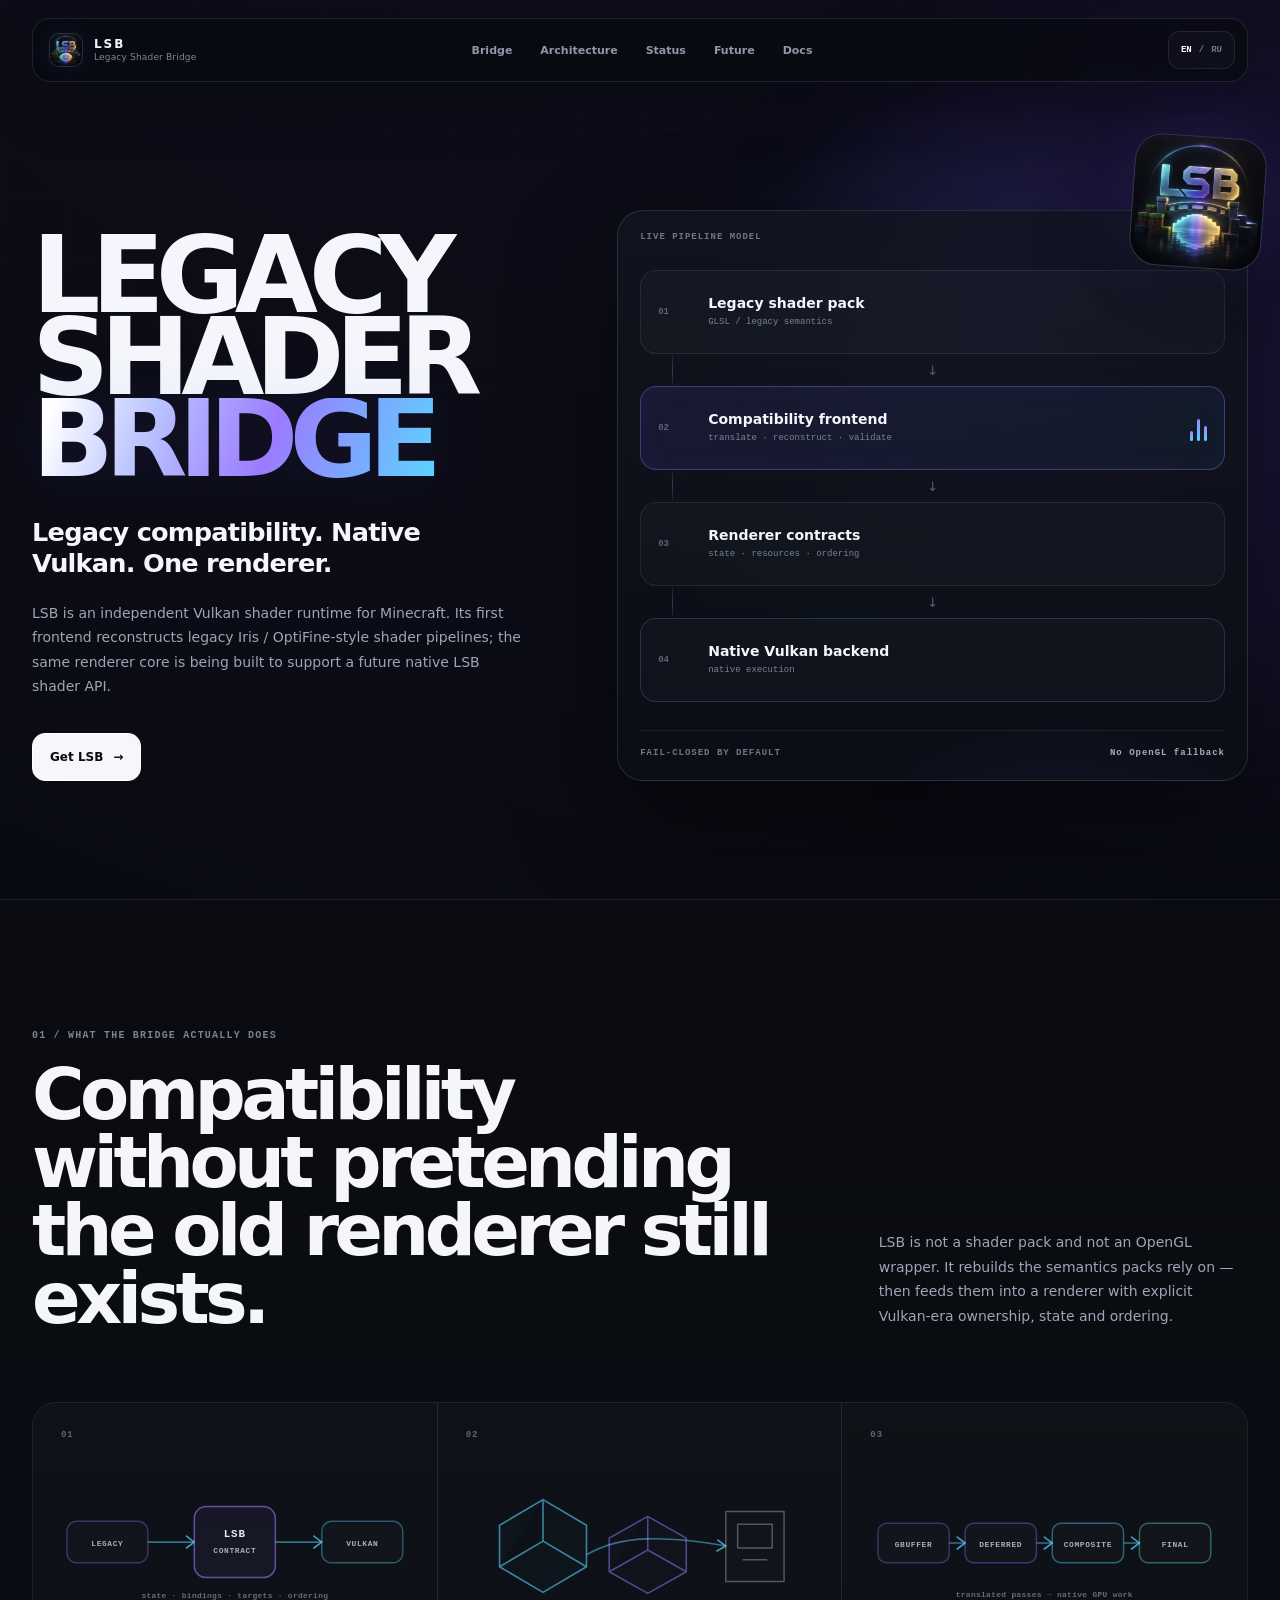
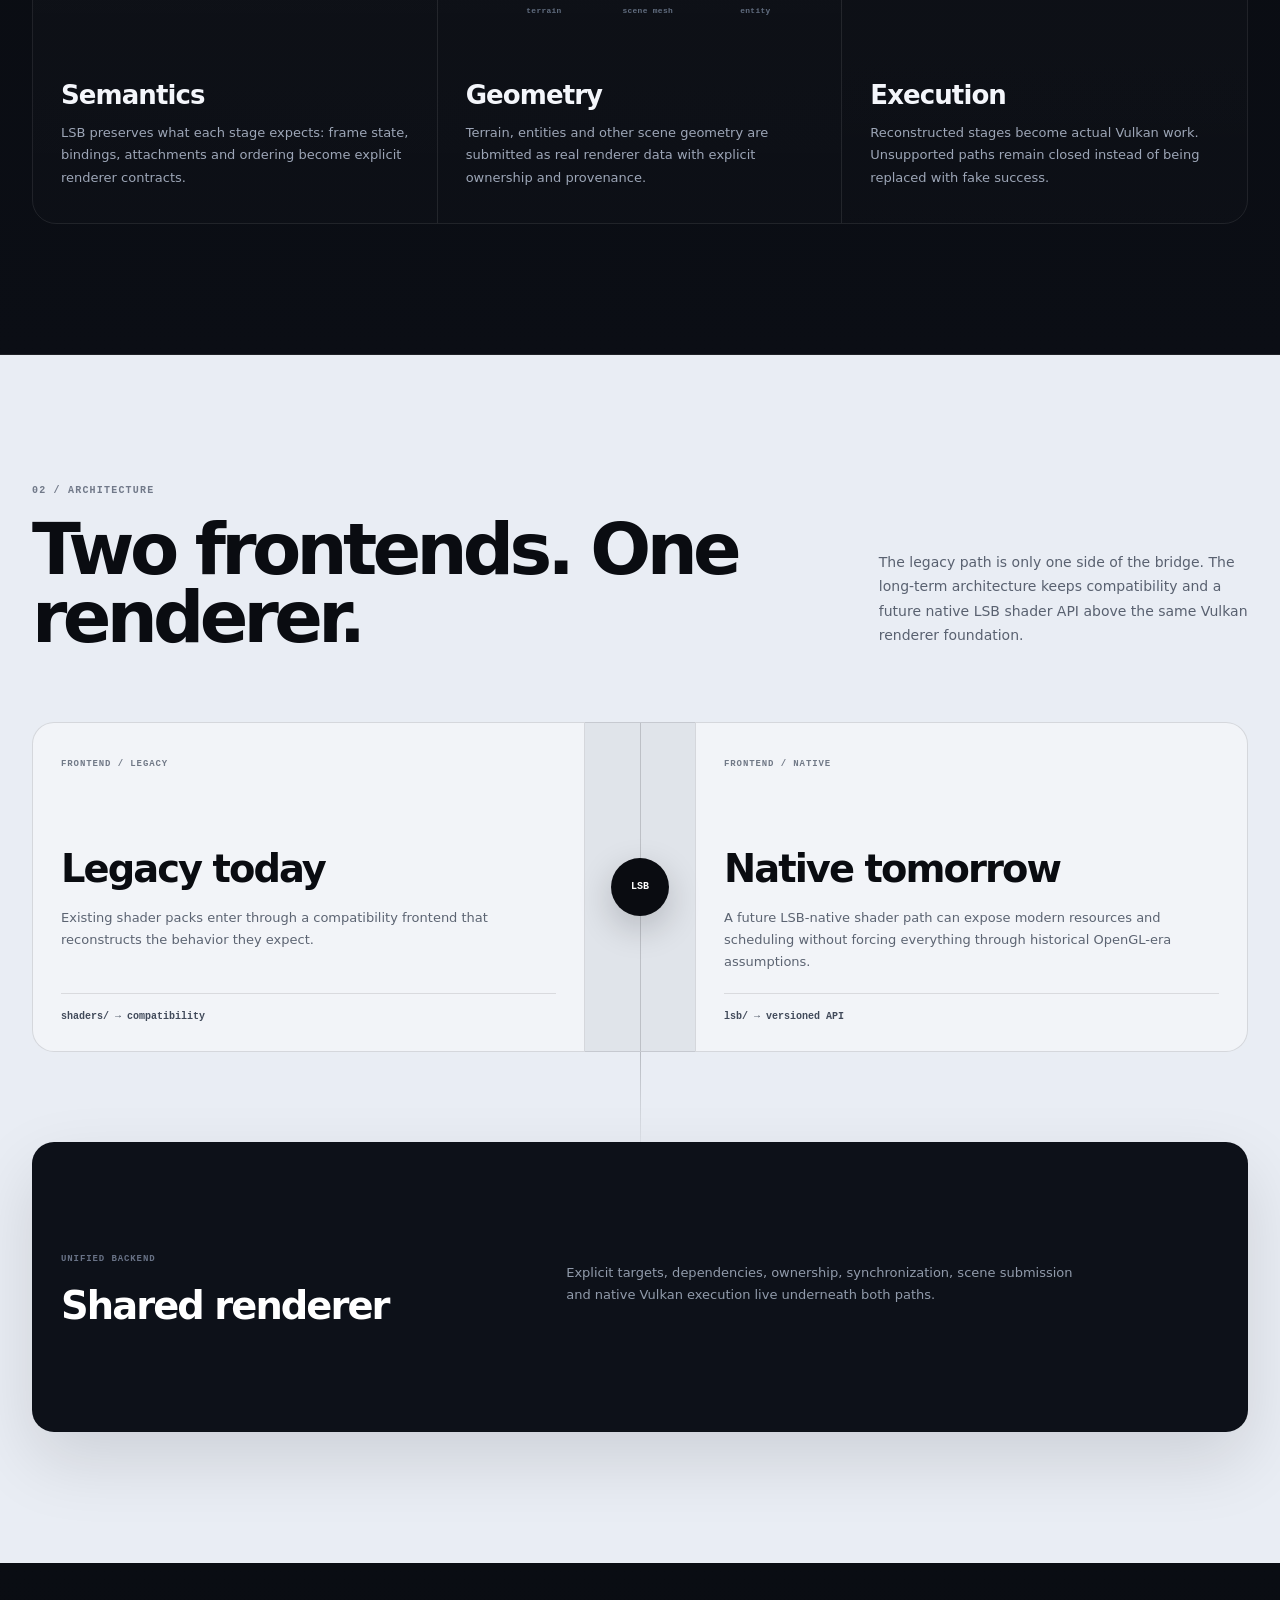
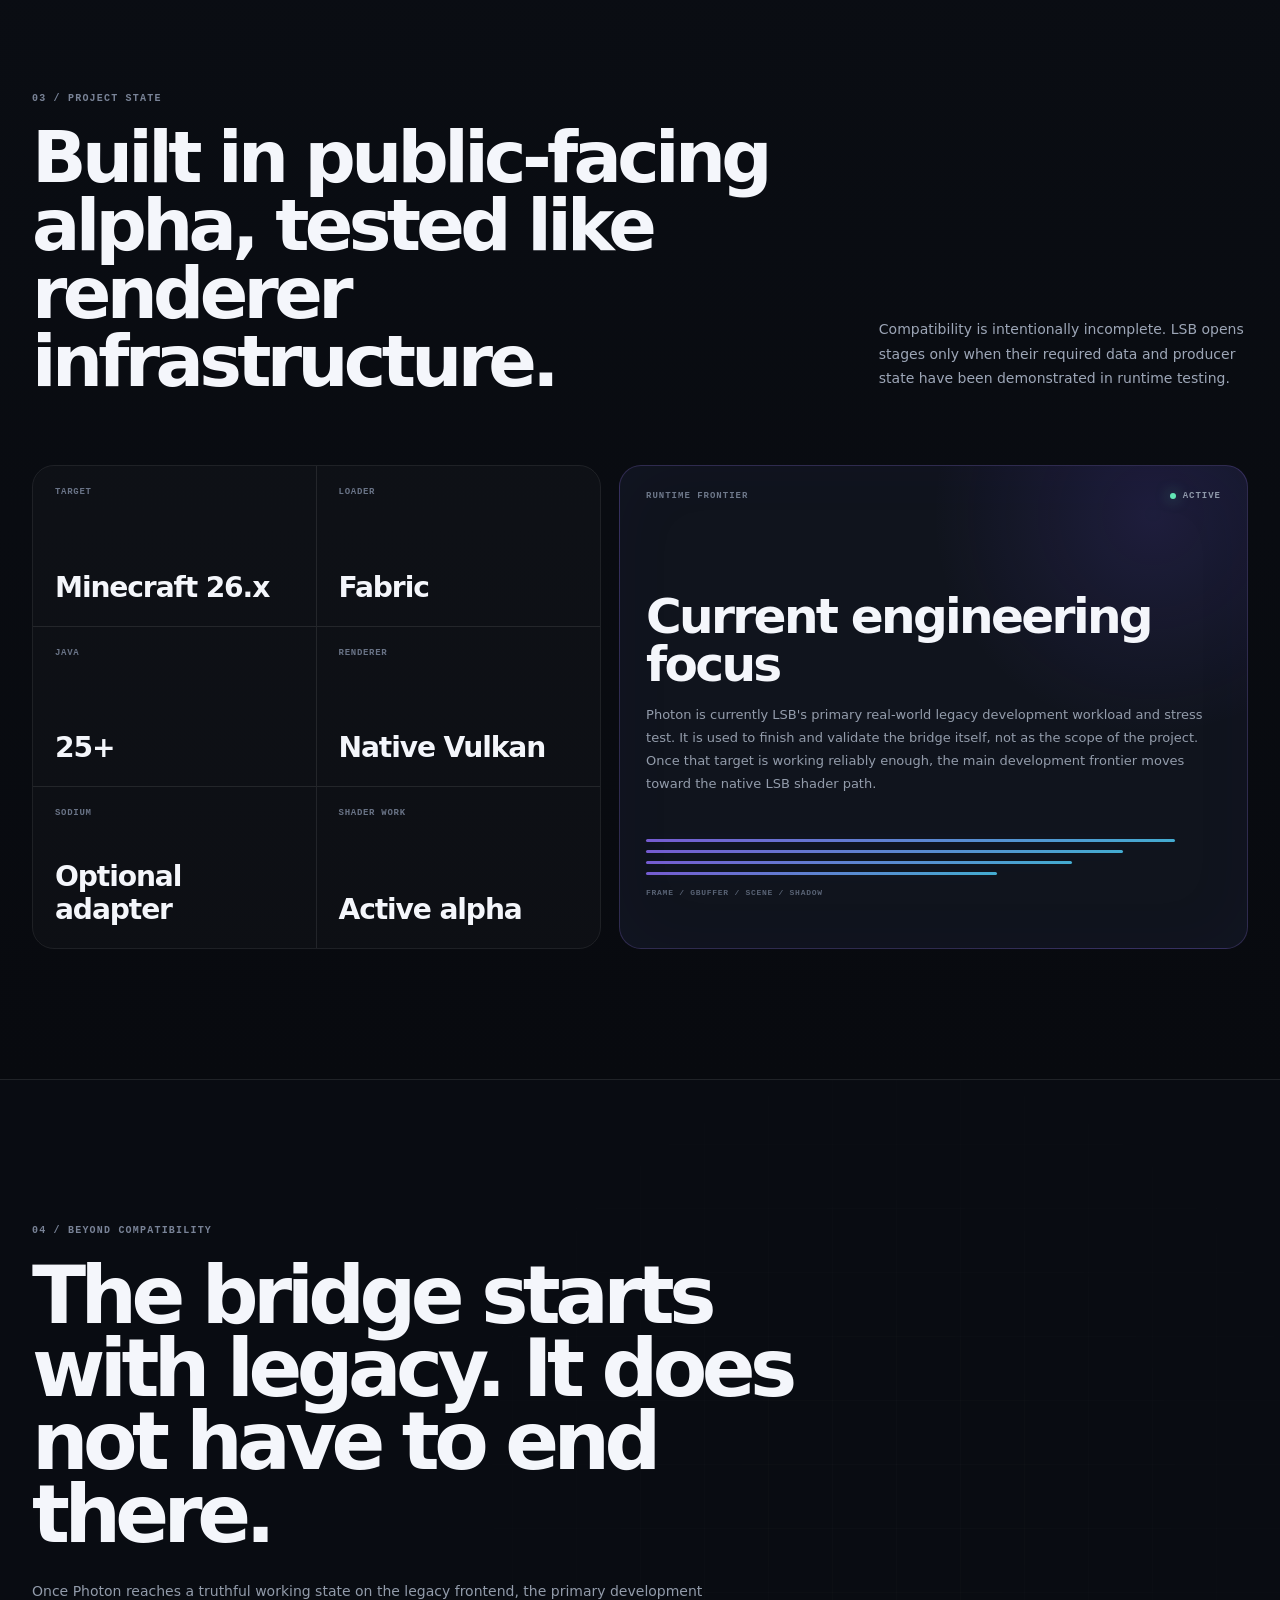
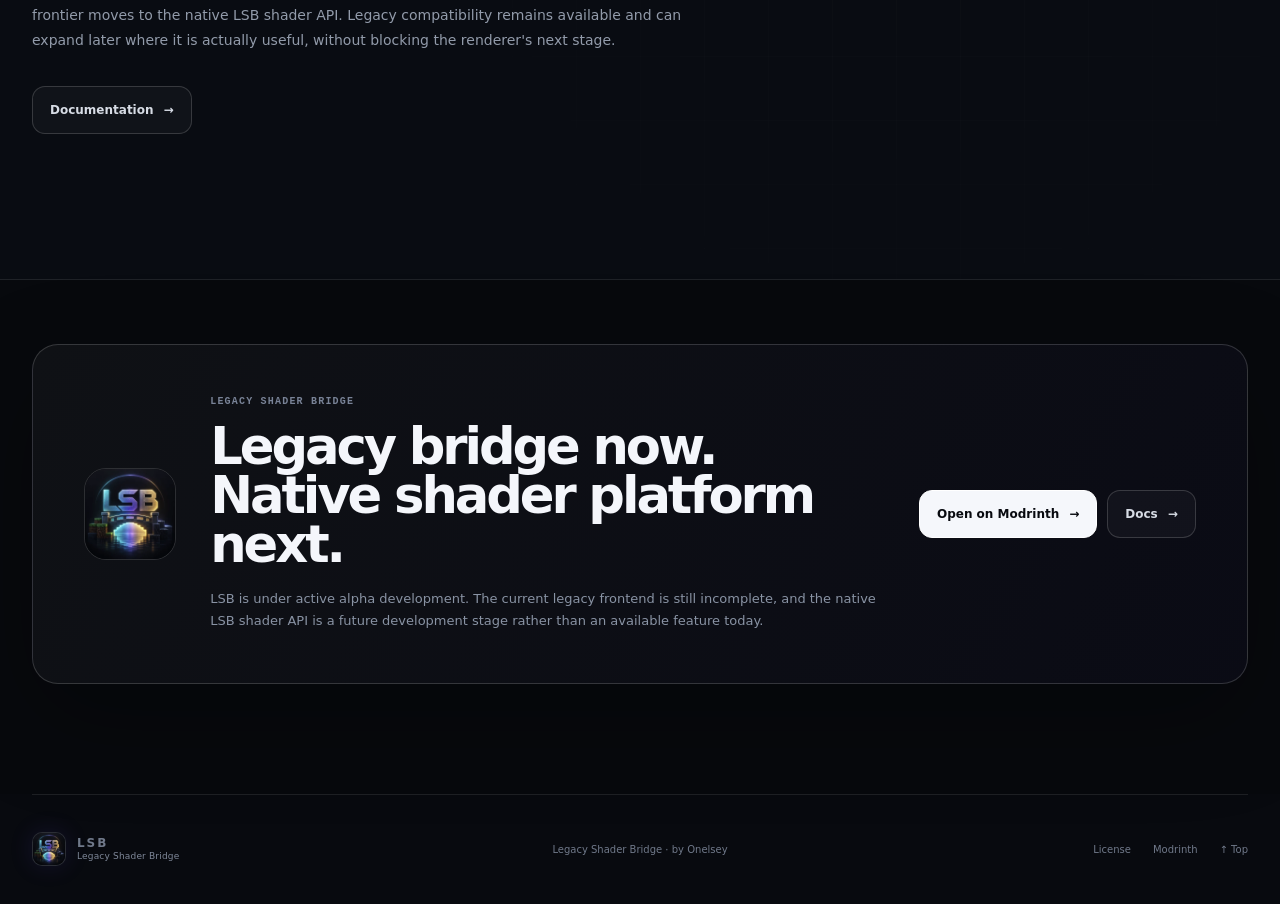
==== commit bc598850: "Use plain documentation label" ====
--- a/index.html
+++ b/index.html
@@ -204,7 +204,7 @@
     <section class="section future-section" id="future">
       <div class="future-grid" aria-hidden="true"></div>
       <div class="section-shell future-shell">
-        <div class="future-copy" data-reveal><p class="eyebrow">04 / <span data-i18n="future.eyebrow">Beyond compatibility</span></p><h2 data-i18n="future.title">The bridge starts with legacy. It does not have to end there.</h2><p data-i18n="future.body">Once Photon reaches a truthful working state on the legacy frontend, the primary development frontier moves to the native LSB shader API. Legacy compatibility remains available and can expand later where it is actually useful, without blocking the renderer's next stage.</p><div class="hero-actions"><a class="button button-ghost" href="./docs.html"><span data-i18n="future.docs">Read stable docs</span><span aria-hidden="true">→</span></a></div></div>
+        <div class="future-copy" data-reveal><p class="eyebrow">04 / <span data-i18n="future.eyebrow">Beyond compatibility</span></p><h2 data-i18n="future.title">The bridge starts with legacy. It does not have to end there.</h2><p data-i18n="future.body">Once Photon reaches a truthful working state on the legacy frontend, the primary development frontier moves to the native LSB shader API. Legacy compatibility remains available and can expand later where it is actually useful, without blocking the renderer's next stage.</p><div class="hero-actions"><a class="button button-ghost" href="./docs.html"><span data-i18n="future.docs">Documentation</span><span aria-hidden="true">→</span></a></div></div>
 
       </div>
     </section>
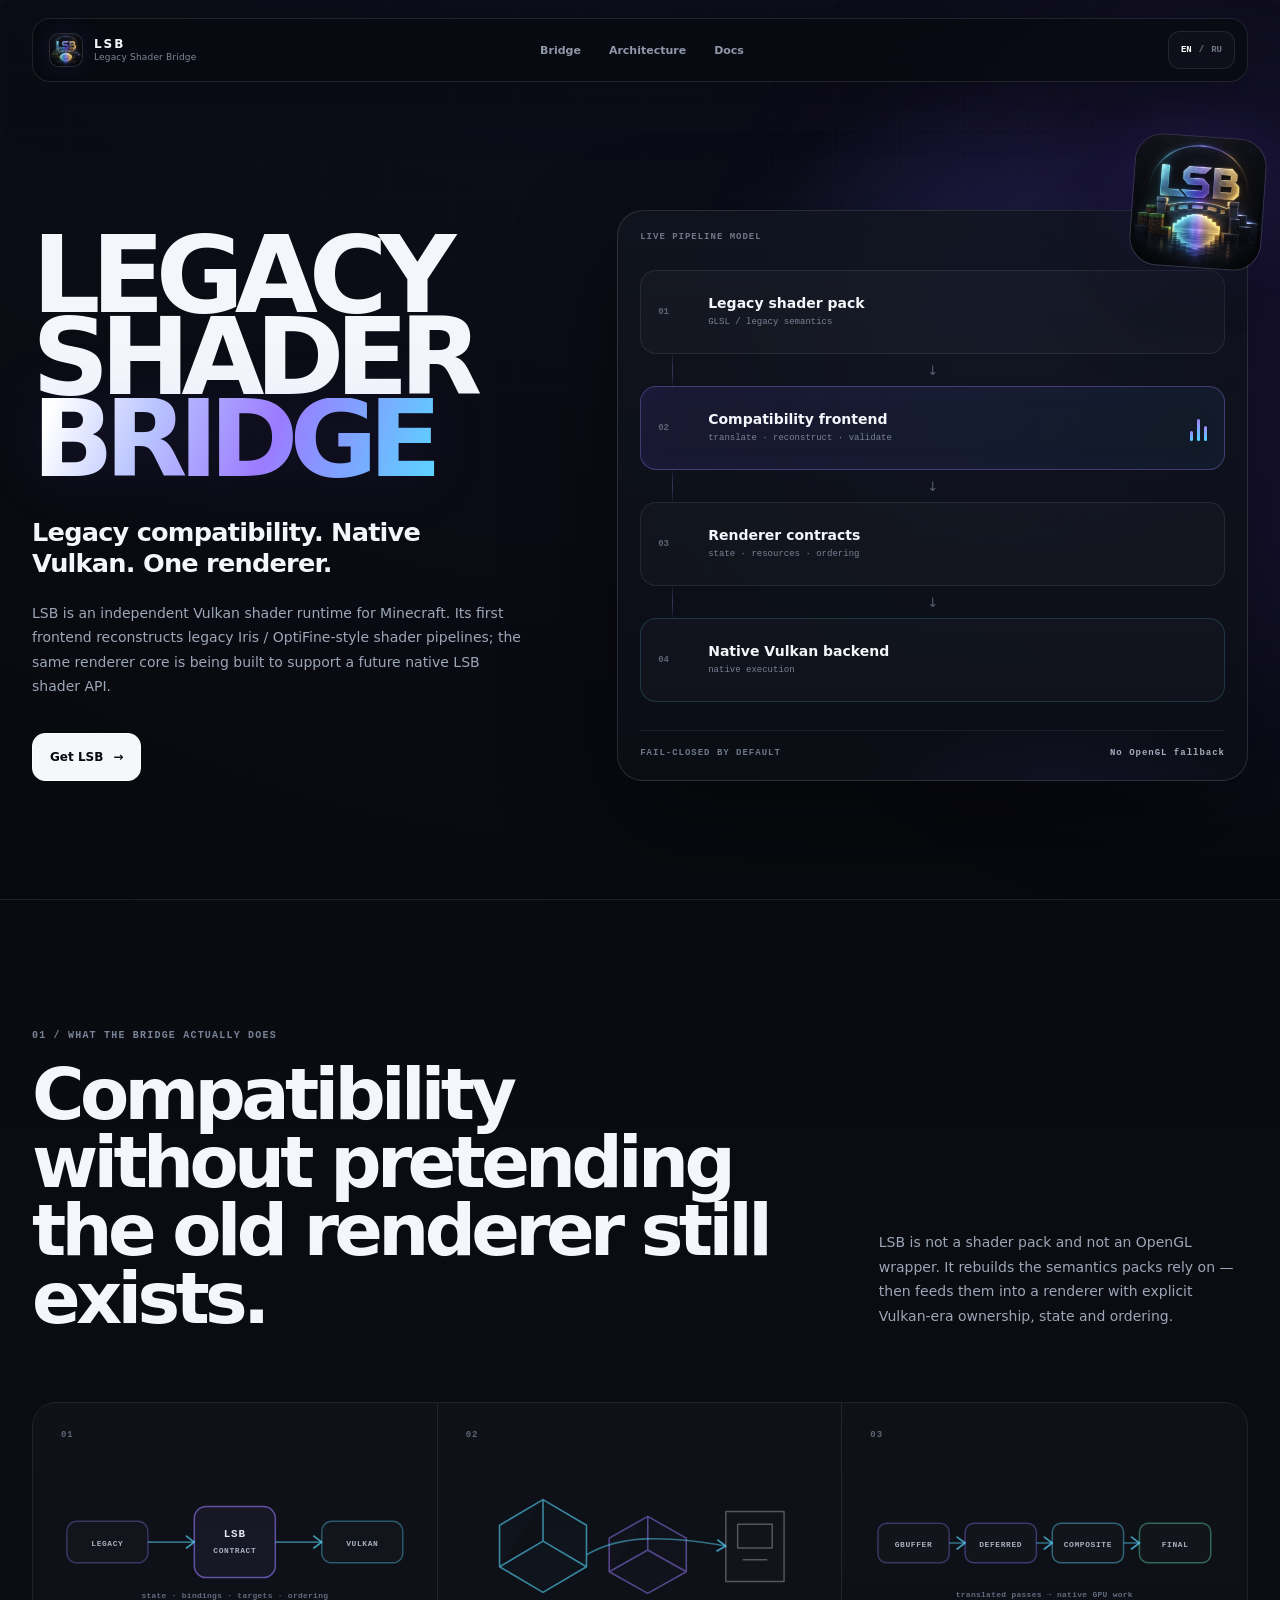
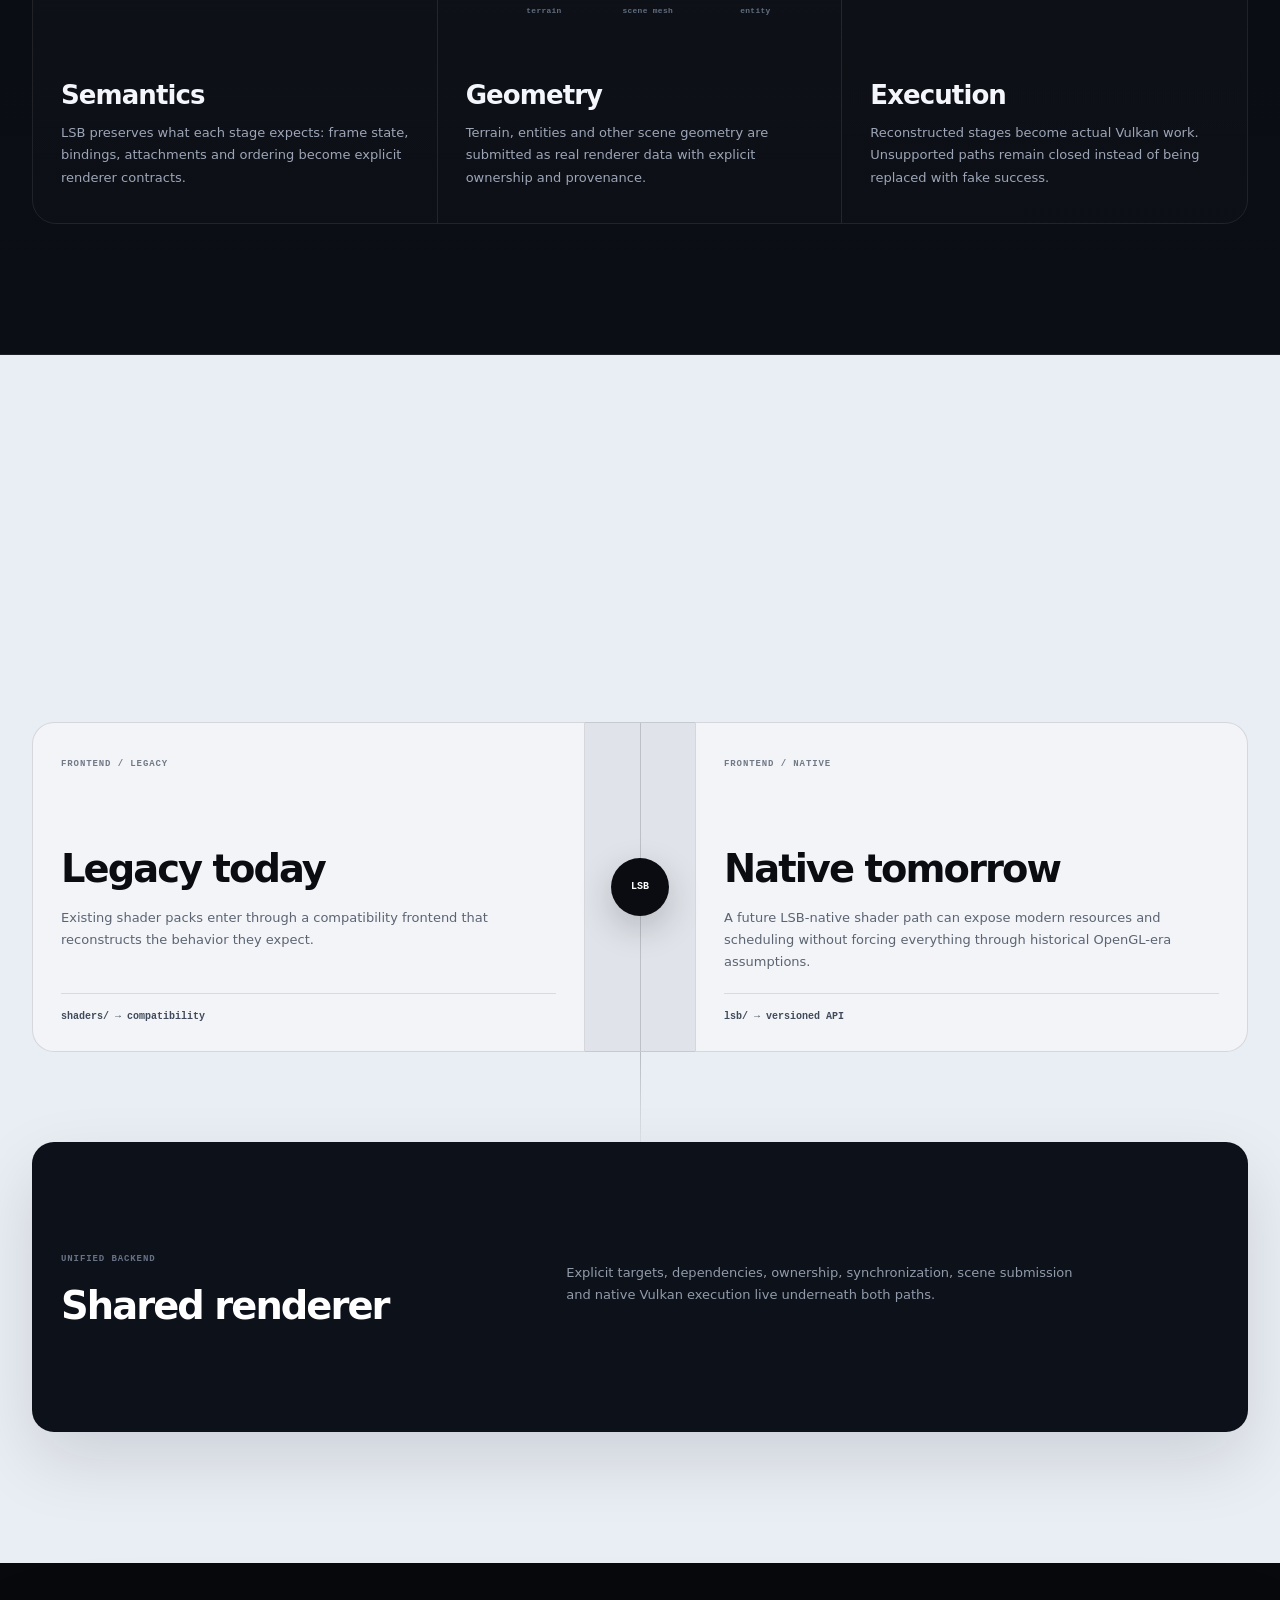
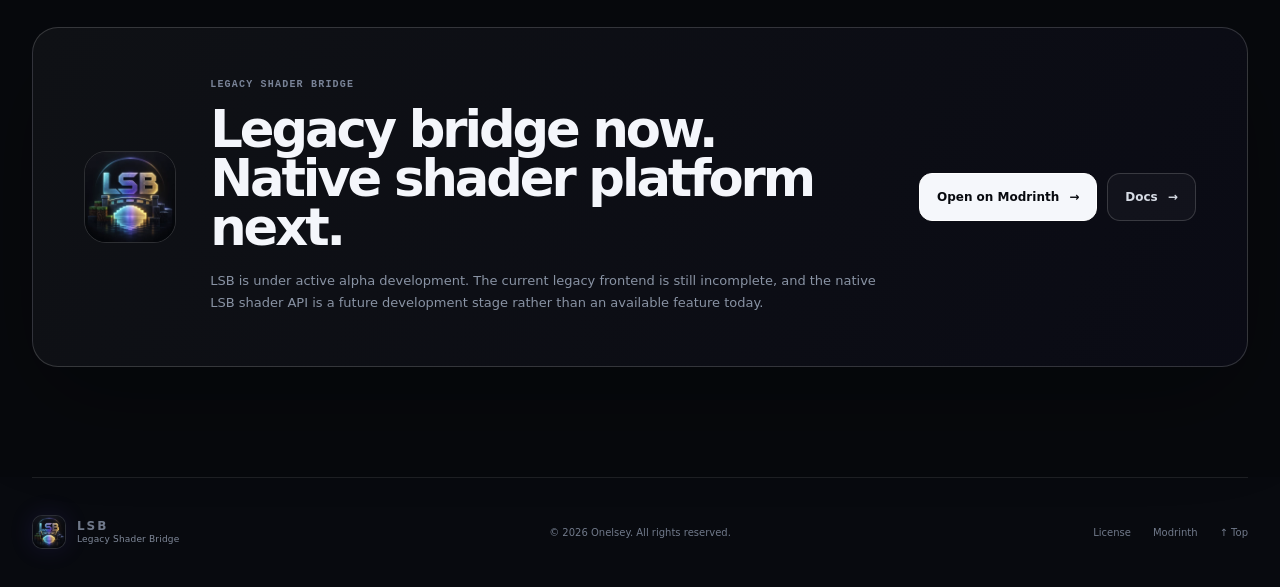
==== commit f38cfc3c: "site: simplify homepage sections" ====
--- a/index.html
+++ b/index.html
@@ -27,8 +27,6 @@
       <nav class="desktop-nav" aria-label="Main navigation">
         <a href="#bridge" data-i18n="nav.bridge">Bridge</a>
         <a href="#architecture" data-i18n="nav.architecture">Architecture</a>
-        <a href="#status" data-i18n="nav.status">Status</a>
-        <a href="#future" data-i18n="nav.future">Future</a>
         <a href="./docs.html" data-i18n="nav.docs">Docs</a>
       </nav>
       <div class="header-actions">
@@ -47,9 +45,7 @@
       <nav>
         <a href="#bridge">01 / <span data-i18n="nav.bridge">Bridge</span></a>
         <a href="#architecture">02 / <span data-i18n="nav.architecture">Architecture</span></a>
-        <a href="#status">03 / <span data-i18n="nav.status">Status</span></a>
-        <a href="#future">04 / <span data-i18n="nav.future">Future</span></a>
-        <a href="./docs.html">05 / <span data-i18n="nav.docs">Docs</span></a>
+        <a href="./docs.html">03 / <span data-i18n="nav.docs">Docs</span></a>
       </nav>
       <div class="mobile-menu-bottom">
         <div class="language-switch" aria-label="Language"><button data-lang="en" type="button">EN</button><span>/</span><button data-lang="ru" type="button">RU</button></div>
@@ -174,41 +170,6 @@
         </div>
       </div>
     </section>
-
-    <section class="section status-section" id="status">
-      <div class="section-shell">
-        <header class="section-head" data-reveal>
-          <div><p class="eyebrow">03 / <span data-i18n="status.eyebrow">Project state</span></p><h2 data-i18n="status.title">Built in public-facing alpha, tested like renderer infrastructure.</h2></div>
-          <p data-i18n="status.lead">Compatibility is intentionally incomplete. LSB opens stages only when their required data and producer state have been demonstrated in runtime testing.</p>
-        </header>
-        <div class="status-layout">
-          <div class="status-matrix" data-reveal>
-            <div><span data-i18n="status.target.label">Target</span><strong>Minecraft 26.x</strong></div>
-            <div><span>Loader</span><strong>Fabric</strong></div>
-            <div><span>Java</span><strong>25+</strong></div>
-            <div><span>Renderer</span><strong>Native Vulkan</strong></div>
-            <div><span>Sodium</span><strong data-i18n="status.sodium">Optional adapter</strong></div>
-            <div><span>Shader work</span><strong data-i18n="status.work">Active alpha</strong></div>
-          </div>
-          <aside class="frontier-card" data-reveal>
-            <div class="frontier-head"><span>RUNTIME FRONTIER</span><span class="live-dot"><i></i> ACTIVE</span></div>
-            <h3 data-i18n="status.frontier.title">Current engineering focus</h3><p data-i18n="status.frontier.body">Photon is currently LSB's primary real-world legacy development workload and stress test. It is used to finish and validate the bridge itself, not as the scope of the project. Once that target is working reliably enough, the main development frontier moves toward the native LSB shader path.</p>
-            <div class="frontier-bars" aria-hidden="true"><span style="--w:92%"></span><span style="--w:83%"></span><span style="--w:74%"></span><span style="--w:61%"></span></div>
-            <small>FRAME / GBUFFER / SCENE / SHADOW</small>
-          </aside>
-        </div>
-
-      </div>
-    </section>
-
-    <section class="section future-section" id="future">
-      <div class="future-grid" aria-hidden="true"></div>
-      <div class="section-shell future-shell">
-        <div class="future-copy" data-reveal><p class="eyebrow">04 / <span data-i18n="future.eyebrow">Beyond compatibility</span></p><h2 data-i18n="future.title">The bridge starts with legacy. It does not have to end there.</h2><p data-i18n="future.body">Once Photon reaches a truthful working state on the legacy frontend, the primary development frontier moves to the native LSB shader API. Legacy compatibility remains available and can expand later where it is actually useful, without blocking the renderer's next stage.</p><div class="hero-actions"><a class="button button-ghost" href="./docs.html"><span data-i18n="future.docs">Documentation</span><span aria-hidden="true">→</span></a></div></div>
-
-      </div>
-    </section>
-
     <section class="final-section">
       <div class="final-panel" data-reveal>
         <div class="final-logo"><img src="./assets/lsb-icon.webp" alt=""></div>
--- a/styles.css
+++ b/styles.css
@@ -297,63 +297,67 @@
 }
 
 
+
 .docs-page { background: linear-gradient(180deg, #080a0f, #0b0e15); }
-.docs-hero { padding: 150px 32px 72px; border-bottom: 1px solid var(--line); }
-.docs-shell { width: min(1180px, 100%); margin: 0 auto; }
-.docs-hero h1 { max-width: 980px; margin: 22px 0 0; font-size: clamp(48px, 7vw, 96px); font-weight: 580; line-height: .94; letter-spacing: -.065em; overflow-wrap: anywhere; }
-.docs-hero p:not(.eyebrow) { max-width: 780px; margin: 26px 0 0; color: var(--muted); font-size: 15px; line-height: 1.75; }
-.docs-content { padding: 52px 32px 110px; }
-.docs-grid { display: grid; grid-template-columns: repeat(2, minmax(0, 1fr)); gap: 16px; }
-.docs-card { padding: 28px; border: 1px solid var(--line); border-radius: 20px; background: rgba(255,255,255,.018); }
-.docs-card--wide { grid-column: 1 / -1; }
-.docs-card > span { color: #657084; font: 700 9px/1 ui-monospace, monospace; letter-spacing: .1em; }
-.docs-card h2 { margin: 28px 0 0; font-size: clamp(26px, 3vw, 40px); font-weight: 590; letter-spacing: -.045em; }
-.docs-card p { margin: 14px 0 0; color: #929baa; font-size: 13px; line-height: 1.75; }
-.docs-card code { color: #b9c4ff; font-family: ui-monospace, SFMono-Regular, Menlo, monospace; }
-.docs-note { margin-top: 16px; padding: 22px 24px; border: 1px solid rgba(89,215,255,.16); border-radius: 18px; color: #9ca6b6; background: rgba(89,215,255,.025); font-size: 13px; line-height: 1.7; }
-
-@media (max-width: 860px) {
-  .docs-hero { padding: 118px 18px 56px; }
-  .docs-content { padding: 34px 18px 80px; }
-  .docs-hero h1 { font-size: clamp(40px, 10vw, 62px); line-height: .98; }
-  .docs-grid { grid-template-columns: 1fr; }
-  .docs-card--wide { grid-column: auto; }
-}
-
-
-.docs-portal { width: min(1320px, calc(100% - 64px)); margin: 0 auto; padding: 132px 0 100px; display: grid; grid-template-columns: 250px minmax(0, 1fr); gap: 56px; align-items: start; }
-.docs-sidebar { position: sticky; top: 108px; padding: 20px; border: 1px solid var(--line); border-radius: 20px; background: rgba(11,14,21,.76); backdrop-filter: blur(18px); }
+.lang-ru { display: none !important; }
+html[lang="ru"] .lang-en { display: none !important; }
+html[lang="ru"] .lang-ru { display: revert !important; }
+
+.docs-portal { width: min(1360px, calc(100% - 64px)); margin: 0 auto; padding: 132px 0 100px; display: grid; grid-template-columns: 250px minmax(0, 1fr); gap: 56px; align-items: start; }
+.docs-sidebar { position: sticky; top: 108px; padding: 20px; border: 1px solid var(--line); border-radius: 18px; background: rgba(11,14,21,.78); backdrop-filter: blur(18px); }
 .docs-sidebar-brand { display: flex; align-items: center; gap: 10px; padding-bottom: 18px; border-bottom: 1px solid var(--line); }
 .docs-sidebar-brand img { width: 30px; height: 30px; border-radius: 8px; }
 .docs-sidebar-brand strong { font-size: 12px; letter-spacing: .08em; }
 .docs-sidebar-group { margin-top: 20px; }
 .docs-sidebar-group > span { display: block; margin-bottom: 8px; color: #5f697b; font: 700 8px/1 ui-monospace, monospace; letter-spacing: .12em; text-transform: uppercase; }
-.docs-sidebar a { display: flex; align-items: center; justify-content: space-between; gap: 10px; padding: 9px 10px; margin: 2px 0; border-radius: 10px; color: #929cab; font-size: 12px; }
-.docs-sidebar a:hover { color: #fff; background: rgba(255,255,255,.035); }
-.docs-sidebar a[aria-current="page"] { color: #fff; background: rgba(155,123,255,.1); border: 1px solid rgba(155,123,255,.16); }
-.docs-sidebar em { color: #697386; font: 700 7px/1 ui-monospace, monospace; font-style: normal; letter-spacing: .07em; }
+.docs-sidebar a:not(.docs-sidebar-brand) { display: block; padding: 9px 10px; margin: 2px 0; border-radius: 9px; color: #929cab; font-size: 12px; line-height: 1.35; }
+.docs-sidebar a:not(.docs-sidebar-brand):hover { color: #fff; background: rgba(255,255,255,.035); }
+.docs-sidebar a[aria-current="page"] { color: #fff; background: rgba(155,123,255,.09); outline: 1px solid rgba(155,123,255,.15); }
+
 .docs-main { min-width: 0; }
-.docs-landing-hero, .docs-article-head { padding: clamp(34px, 5vw, 64px); border: 1px solid var(--line); border-radius: 26px; background: radial-gradient(circle at 90% 10%, rgba(105,78,225,.12), transparent 34%), rgba(255,255,255,.015); }
-.docs-landing-hero h1, .docs-article-head h1 { max-width: 940px; margin: 20px 0 0; font-size: clamp(46px, 6.3vw, 88px); font-weight: 580; line-height: .94; letter-spacing: -.065em; overflow-wrap: anywhere; }
-.docs-landing-hero > p:not(.eyebrow), .docs-article-head > p:not(.eyebrow) { max-width: 780px; margin: 24px 0 0; color: var(--muted); font-size: 15px; line-height: 1.75; }
+.docs-landing-hero, .docs-article-head { padding: clamp(34px, 5vw, 62px); border-bottom: 1px solid var(--line); }
+.docs-landing-hero h1, .docs-article-head h1 { max-width: 980px; margin: 18px 0 0; font-size: clamp(46px, 6.2vw, 86px); font-weight: 580; line-height: .96; letter-spacing: -.06em; overflow-wrap: anywhere; }
+.docs-landing-hero > p:not(.eyebrow), .docs-article-head > p:not(.eyebrow) { max-width: 820px; margin: 24px 0 0; color: var(--muted); font-size: 15px; line-height: 1.75; }
 .docs-landing-actions { display: flex; flex-wrap: wrap; gap: 10px; margin-top: 30px; }
-.docs-stable-note { margin-top: 16px; padding: 18px 20px; border: 1px solid rgba(89,215,255,.14); border-radius: 16px; color: #8f99aa; background: rgba(89,215,255,.025); font-size: 12px; line-height: 1.65; }
-.docs-topic-grid { display: grid; grid-template-columns: repeat(2, minmax(0,1fr)); gap: 16px; margin-top: 18px; }
-.docs-topic-card { min-height: 220px; padding: 24px; border: 1px solid var(--line); border-radius: 20px; background: rgba(255,255,255,.014); transition: transform .2s ease, border-color .2s ease, background .2s ease; }
-a.docs-topic-card:hover { transform: translateY(-2px); border-color: var(--line-strong); background: rgba(255,255,255,.025); }
-.docs-topic-card-head { display: flex; justify-content: space-between; gap: 18px; align-items: center; }
-.docs-topic-card-head > span:first-child { color: #626d80; font: 700 9px/1 ui-monospace, monospace; letter-spacing: .1em; }
-.docs-doc-badge { padding: 6px 8px; border-radius: 999px; color: #85d9bc; background: rgba(99,230,181,.07); font: 700 7px/1 ui-monospace, monospace; letter-spacing: .08em; text-transform: uppercase; }
-.docs-doc-badge--planned { color: #9aa3b3; background: rgba(255,255,255,.04); }
-.docs-topic-card h2 { margin: 50px 0 0; font-size: clamp(25px, 2.8vw, 38px); font-weight: 590; letter-spacing: -.045em; }
-.docs-topic-card p { margin: 13px 0 0; color: #929baa; font-size: 13px; line-height: 1.7; }
-.docs-prose { max-width: 900px; margin-top: 24px; }
-.docs-prose section { padding: 30px 4px; border-bottom: 1px solid var(--line); }
-.docs-prose h2 { margin: 0; font-size: clamp(27px, 3vw, 42px); font-weight: 590; letter-spacing: -.045em; }
-.docs-prose p { margin: 15px 0 0; color: #a0a8b6; font-size: 14px; line-height: 1.8; }
-.docs-pager { display: grid; grid-template-columns: 1fr 1fr; gap: 14px; margin-top: 34px; }
-.docs-pager a { min-height: 118px; display: grid; align-content: center; padding: 22px; border: 1px solid var(--line); border-radius: 18px; background: rgba(255,255,255,.014); }
-.docs-pager a:hover { border-color: var(--line-strong); background: rgba(255,255,255,.025); }
+.docs-main .button { width: auto; }
+
+.docs-reading { margin-top: 34px; border-top: 1px solid var(--line); }
+.docs-reading-row { display: grid; grid-template-columns: 54px minmax(180px, .62fr) 1fr auto; gap: 24px; align-items: start; padding: 24px 4px; border-bottom: 1px solid var(--line); }
+.docs-reading-row > span:first-child { color: #596476; font: 700 9px/1 ui-monospace, monospace; letter-spacing: .08em; }
+.docs-reading-row strong { font-size: clamp(20px, 2vw, 28px); font-weight: 590; letter-spacing: -.035em; }
+.docs-reading-row p { margin: 0; color: #8f99aa; font-size: 13px; line-height: 1.7; }
+.docs-reading-row b { color: #6f7a8c; font-size: 18px; font-weight: 400; }
+.docs-reading-row:hover strong, .docs-reading-row:hover b { color: #fff; }
+
+.docs-prose { max-width: 980px; }
+.docs-prose section { padding: 38px 4px; border-bottom: 1px solid var(--line); }
+.docs-prose h2 { margin: 0; font-size: clamp(28px, 3vw, 42px); font-weight: 590; letter-spacing: -.045em; }
+.docs-prose h3 { margin: 30px 0 0; font-size: 20px; font-weight: 590; letter-spacing: -.025em; }
+.docs-prose p { margin: 15px 0 0; color: #a0a8b6; font-size: 14px; line-height: 1.82; }
+.docs-prose ul { margin: 18px 0 0; padding-left: 20px; color: #a0a8b6; font-size: 14px; line-height: 1.8; }
+.docs-prose li + li { margin-top: 6px; }
+.docs-prose code { color: #c7d0ff; font-family: ui-monospace, SFMono-Regular, Menlo, Consolas, monospace; font-size: .92em; }
+
+.docs-diagram { margin: 28px 0 4px; padding: 24px; border: 1px solid var(--line); border-radius: 18px; background: #0b0f16; overflow-x: auto; }
+.docs-diagram svg { width: 100%; min-width: 620px; height: auto; display: block; }
+.docs-diagram-title { margin-bottom: 18px; color: #d9deea; font-size: 13px; font-weight: 590; }
+.docs-diagram-note { margin-top: 16px; color: #778294; font-size: 11px; line-height: 1.65; }
+.dg-box { fill: rgba(255,255,255,.018); stroke: rgba(255,255,255,.14); stroke-width: 1.5; }
+.dg-box-accent { fill: rgba(155,123,255,.06); stroke: rgba(155,123,255,.55); }
+.dg-box-cyan { fill: rgba(89,215,255,.04); stroke: rgba(89,215,255,.45); }
+.dg-line { fill: none; stroke: rgba(120,137,163,.68); stroke-width: 1.5; }
+.dg-line-accent { fill: none; stroke: rgba(89,215,255,.68); stroke-width: 1.7; }
+.dg-arrow { fill: #6f7d93; }
+.dg-text { fill: #d7dde8; font: 600 11px ui-sans-serif, system-ui, sans-serif; }
+.dg-small { fill: #7f8a9c; font: 500 9px ui-monospace, SFMono-Regular, Menlo, monospace; letter-spacing: .03em; }
+.dg-strong { fill: #f3f5fa; font: 700 12px ui-sans-serif, system-ui, sans-serif; }
+
+.docs-fact { margin: 24px 0 0; padding: 18px 20px; border-left: 2px solid rgba(89,215,255,.55); background: rgba(89,215,255,.025); color: #a1aab8; font-size: 13px; line-height: 1.75; }
+.docs-fact strong { color: #eef2f8; }
+
+.docs-pager { display: grid; grid-template-columns: 1fr 1fr; gap: 14px; margin-top: 42px; }
+.docs-pager a { min-height: 112px; display: grid; align-content: center; padding: 22px; border: 1px solid var(--line); border-radius: 16px; background: rgba(255,255,255,.012); }
+.docs-pager a:hover { border-color: var(--line-strong); background: rgba(255,255,255,.022); }
 .docs-pager span { color: #687386; font: 700 8px/1 ui-monospace, monospace; letter-spacing: .1em; text-transform: uppercase; }
 .docs-pager strong { margin-top: 10px; font-size: 18px; font-weight: 590; }
 .docs-pager-next { text-align: right; }
@@ -362,19 +366,19 @@
 
 @media (max-width: 980px) {
   .docs-portal { width: calc(100% - 36px); grid-template-columns: 1fr; gap: 24px; padding-top: 104px; }
-  .docs-sidebar { position: static; display: grid; grid-template-columns: repeat(2, minmax(0,1fr)); gap: 8px 18px; }
-  .docs-sidebar-brand { grid-column: 1 / -1; }
-  .docs-sidebar-group { margin-top: 8px; }
-}
-
-@media (max-width: 620px) {
+  .docs-sidebar { position: static; }
+  .docs-sidebar-group { display: grid; grid-template-columns: repeat(2, minmax(0,1fr)); gap: 4px 8px; }
+  .docs-sidebar-group > span { grid-column: 1 / -1; }
+}
+
+@media (max-width: 680px) {
   .docs-portal { width: calc(100% - 28px); padding-bottom: 70px; }
-  .docs-sidebar { grid-template-columns: 1fr; }
-  .docs-landing-hero, .docs-article-head { padding: 26px 22px; border-radius: 20px; }
-  .docs-landing-hero h1, .docs-article-head h1 { font-size: clamp(38px, 11vw, 58px); line-height: .98; }
-  .docs-topic-grid { grid-template-columns: 1fr; }
-  .docs-topic-card { min-height: 190px; }
-  .docs-topic-card h2 { margin-top: 38px; }
+  .docs-sidebar-group { grid-template-columns: 1fr; }
+  .docs-landing-hero, .docs-article-head { padding: 26px 6px 34px; }
+  .docs-landing-hero h1, .docs-article-head h1 { font-size: clamp(38px, 11vw, 56px); line-height: .99; }
+  .docs-reading-row { grid-template-columns: 34px 1fr auto; gap: 12px; }
+  .docs-reading-row p { grid-column: 2 / -1; }
+  .docs-diagram { padding: 16px; margin-left: -4px; margin-right: -4px; }
   .docs-pager { grid-template-columns: 1fr; }
   .docs-pager-next { text-align: left; }
   .docs-portal-footer { flex-direction: column; }
